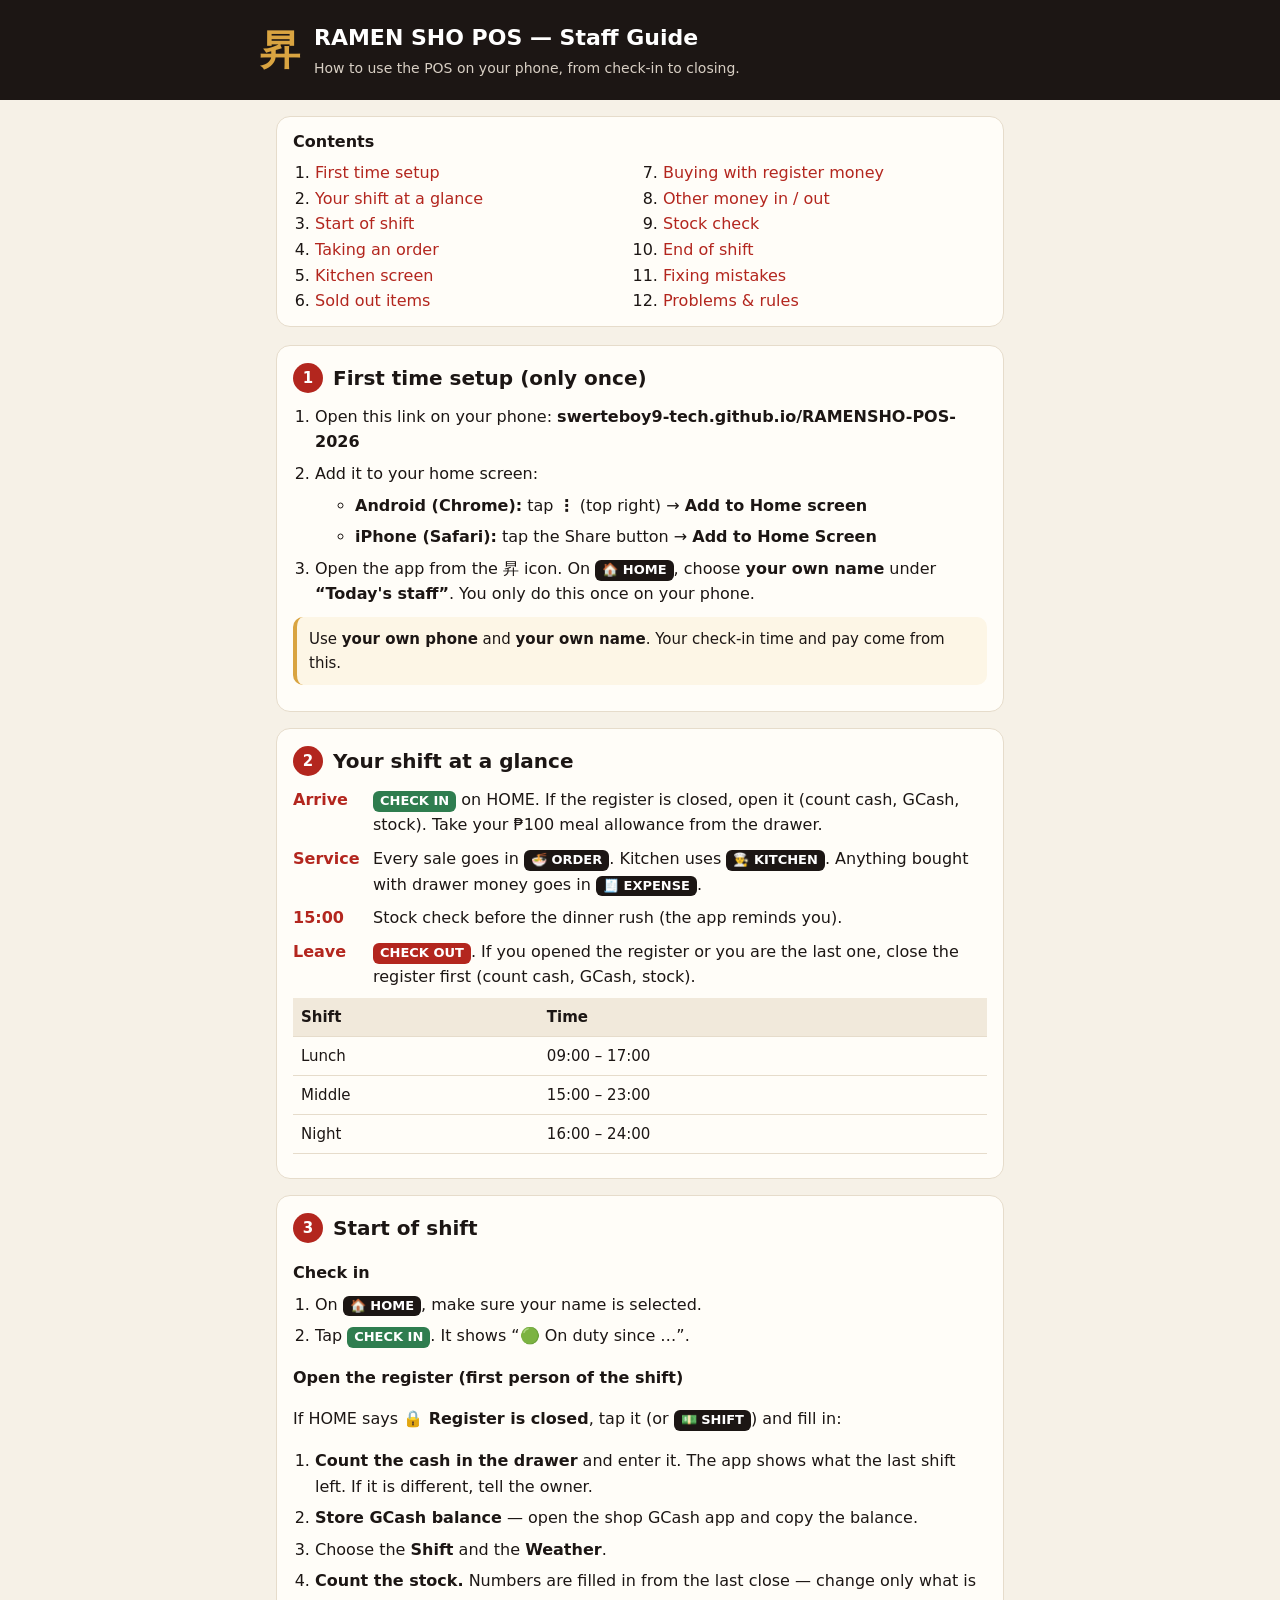
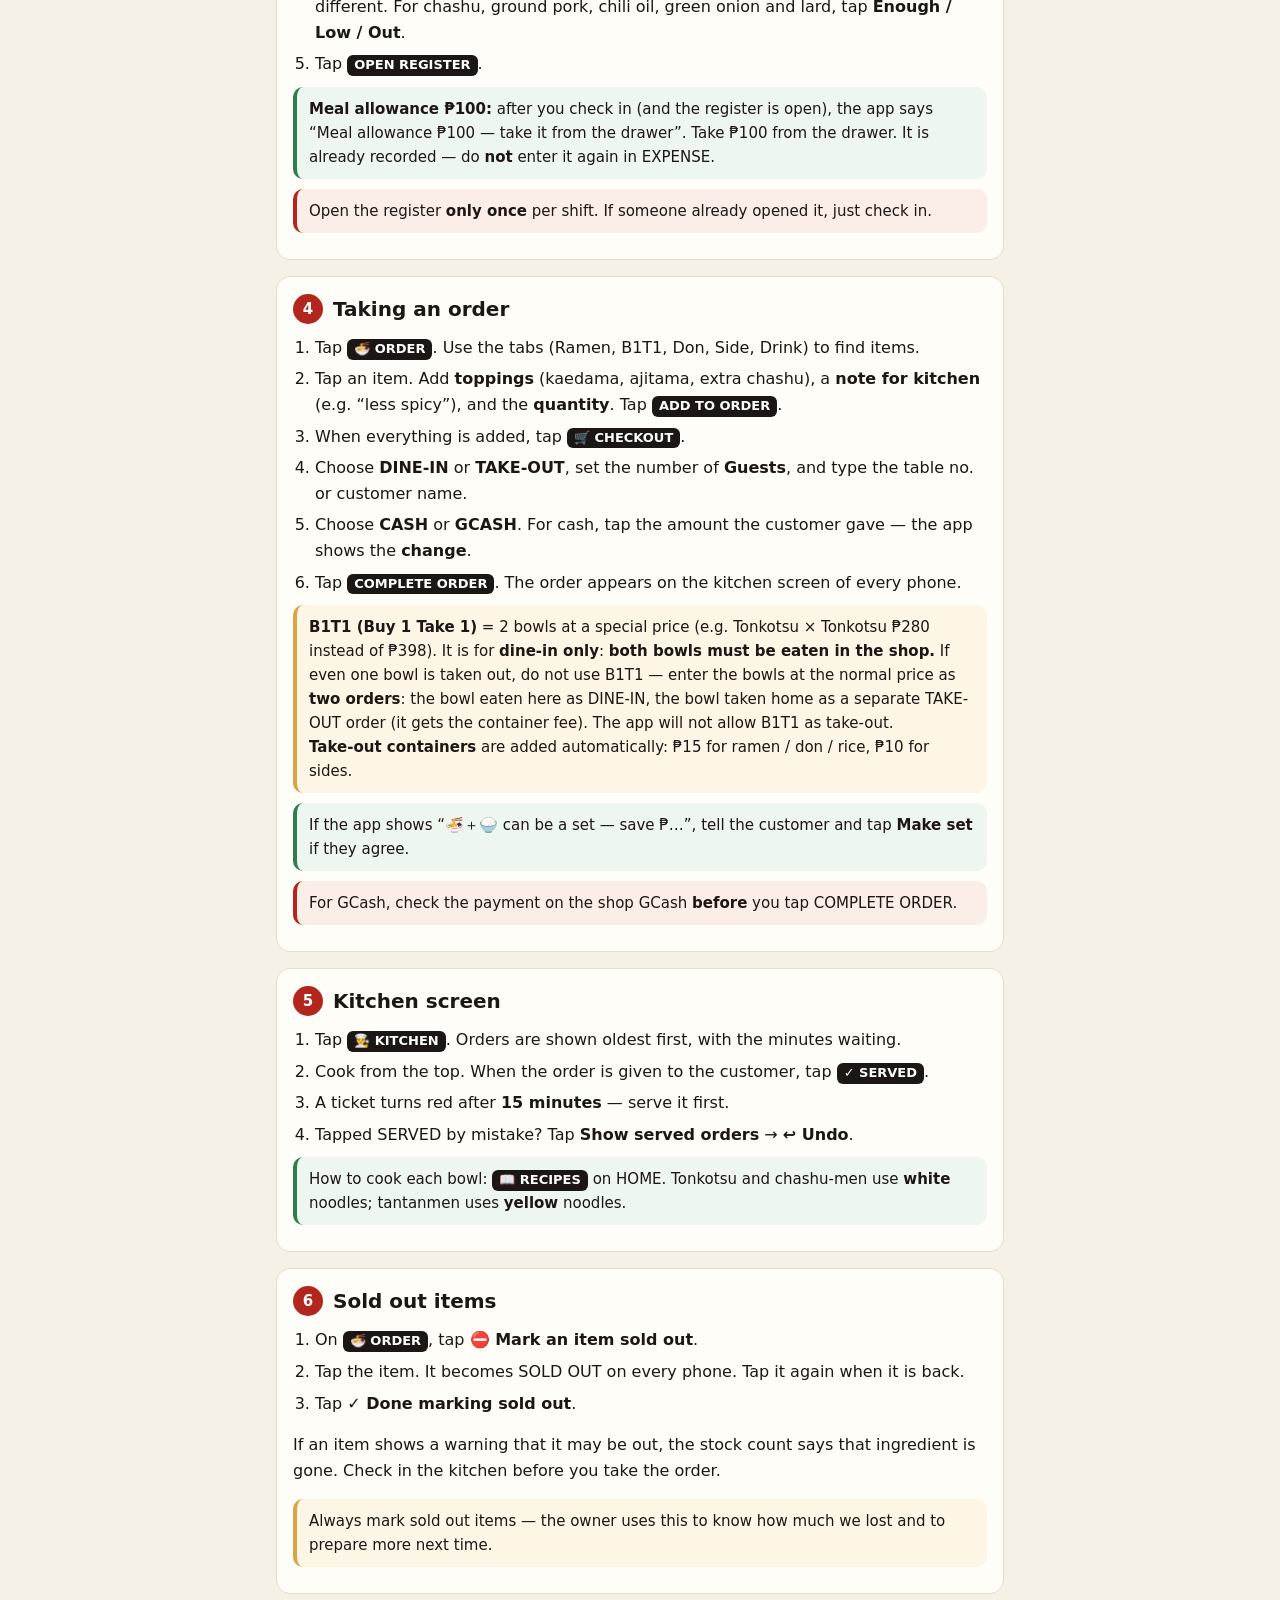
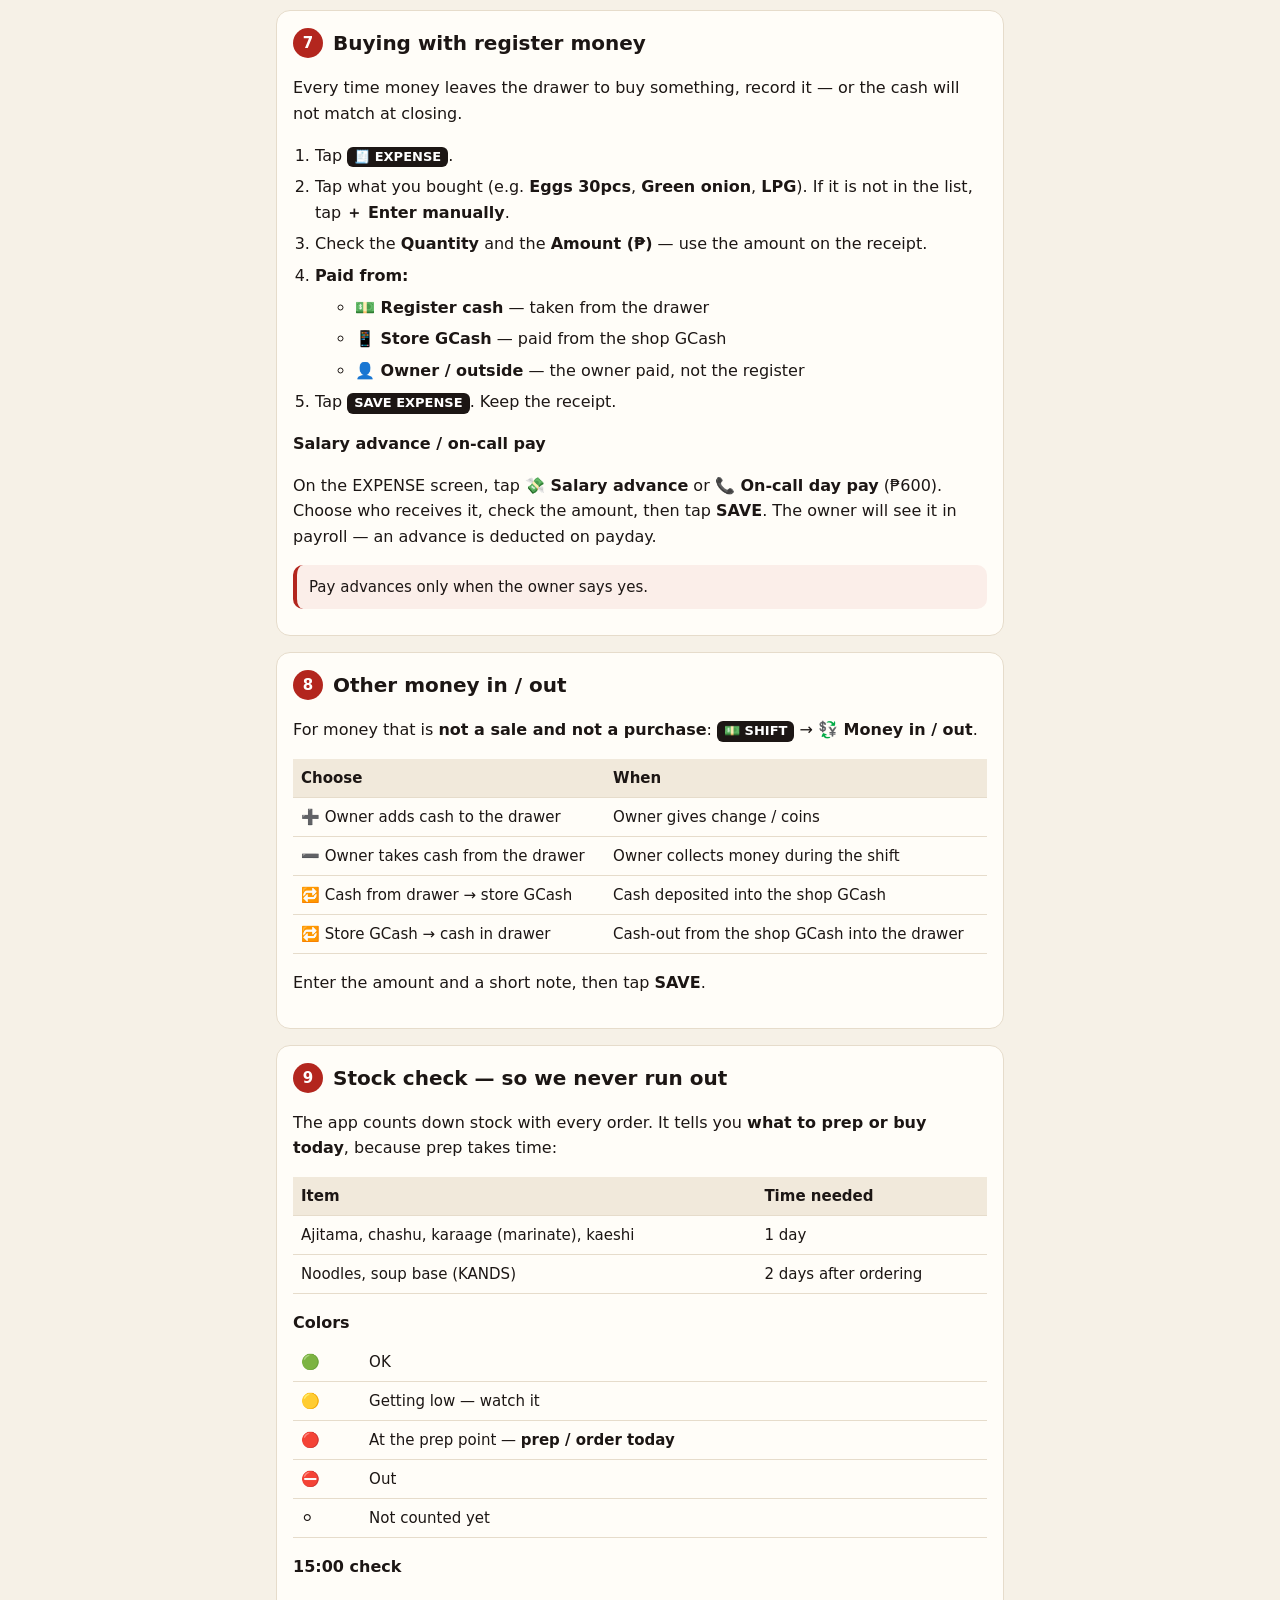
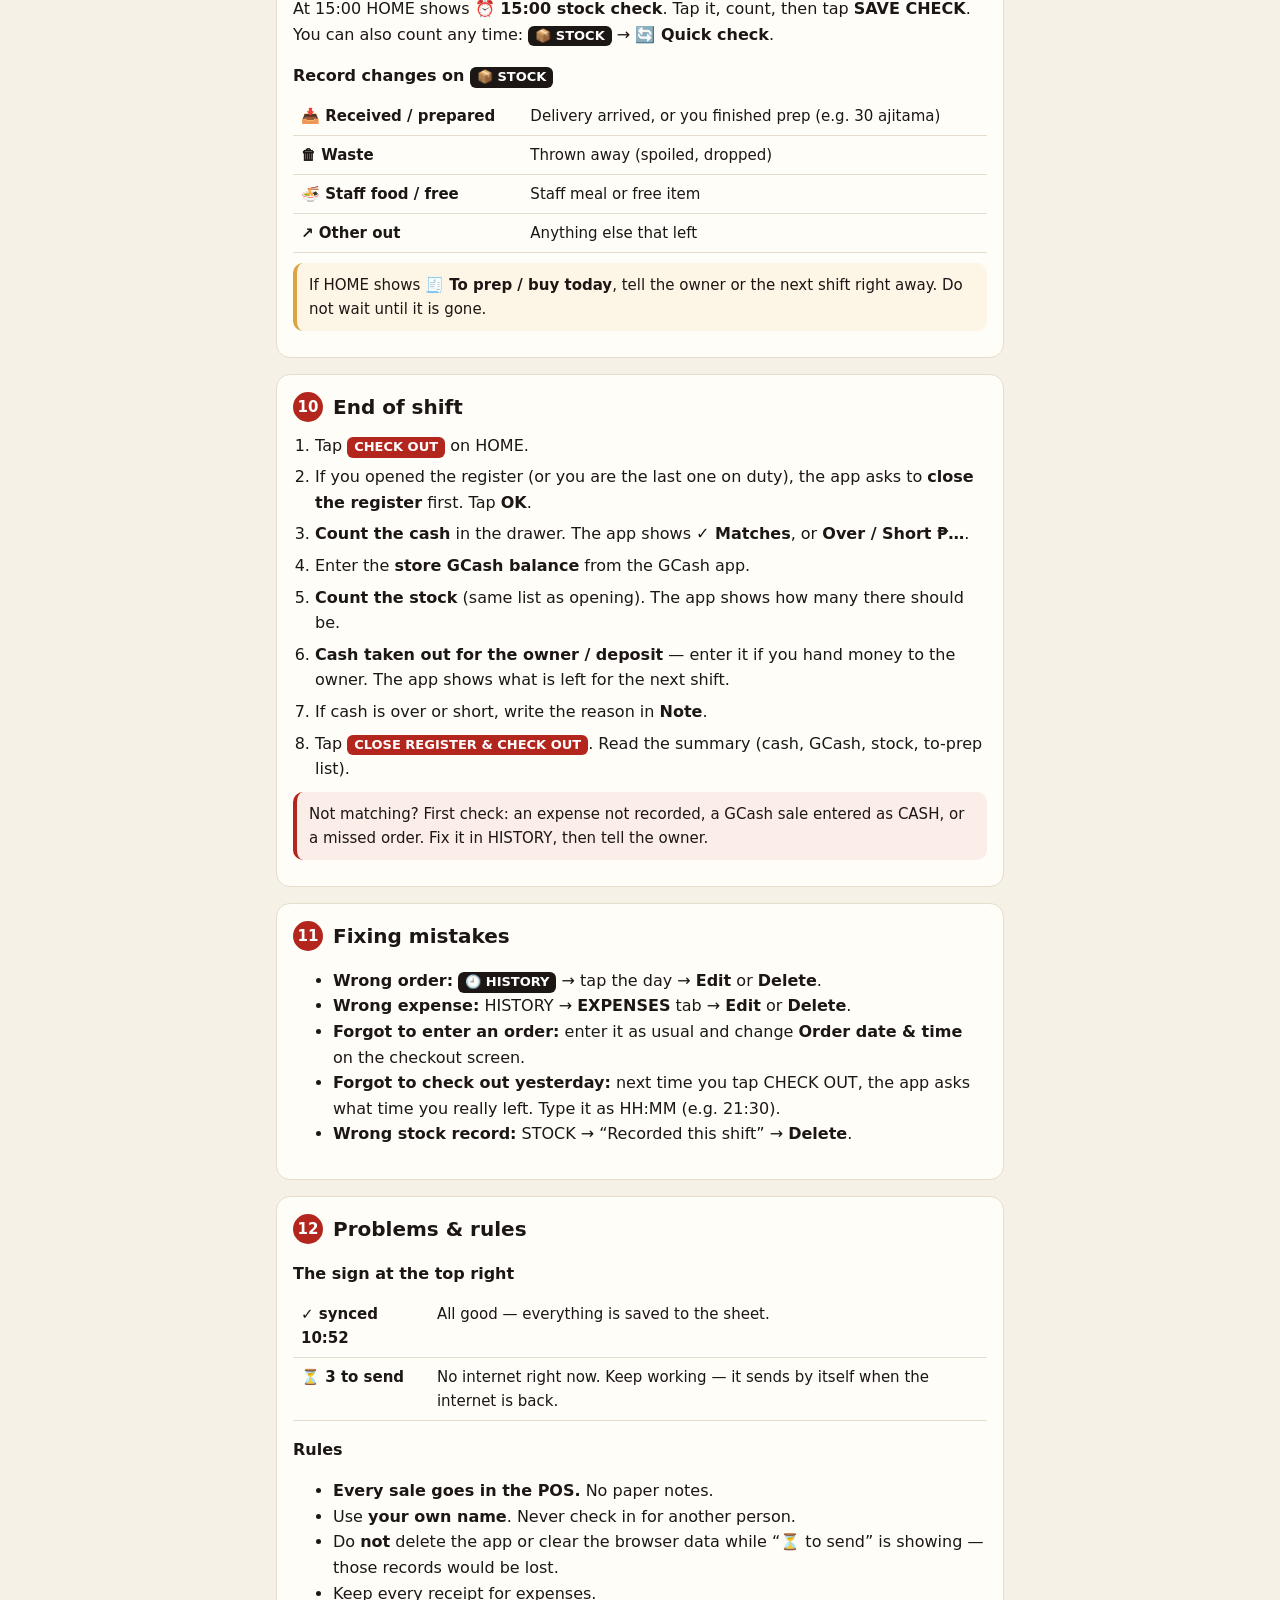
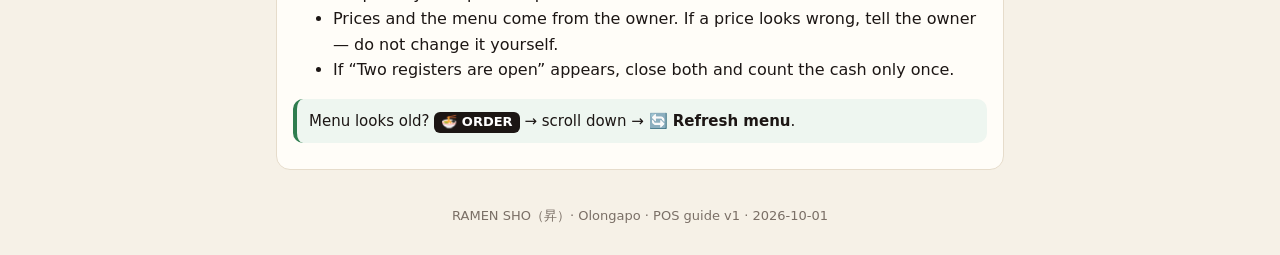
==== manual.html @ 1251c20b "Add staff guide, rename staff picker to Today's staff, clarify B1T1 dine-in rule" ====
<!doctype html>
<html lang="en">
<head>
<meta charset="utf-8">
<meta name="viewport" content="width=device-width,initial-scale=1">
<meta name="theme-color" content="#1c1614">
<title>RAMEN SHO POS Guide</title>
<link rel="icon" href="icon.svg">
<style>
:root {
  --bg: #f6f1e7; --card: #fffdf8; --ink: #1c1614; --muted: #7a6f66; --line: #e6dccb;
  --red: #b3261e; --gold: #d9a441; --green: #2f7d4f; --soft: #fbeee9;
}
* { box-sizing: border-box; }
body { margin: 0; background: var(--bg); color: var(--ink); font: 16px/1.6 system-ui, -apple-system, "Segoe UI", Roboto, sans-serif; }
header { background: var(--ink); color: #fff; padding: 20px 16px; }
header .wrap { display: flex; gap: 14px; align-items: center; }
.kanji { font-size: 40px; font-weight: 900; color: var(--gold); line-height: 1; }
header h1 { margin: 0; font-size: 22px; }
header p { margin: 2px 0 0; color: #d8cfc4; font-size: 14px; }
.wrap { max-width: 760px; margin: 0 auto; }
main { padding: 16px; }
nav.toc { background: var(--card); border: 1px solid var(--line); border-radius: 14px; padding: 12px 16px; margin-bottom: 18px; }
nav.toc b { display: block; margin-bottom: 6px; }
nav.toc ol { margin: 0; padding-left: 22px; columns: 2; column-gap: 24px; }
nav.toc a { color: var(--red); text-decoration: none; }
section { background: var(--card); border: 1px solid var(--line); border-radius: 14px; padding: 16px; margin-bottom: 16px; }
h2 { margin: 0 0 10px; font-size: 20px; display: flex; gap: 10px; align-items: center; }
h2 .n { background: var(--red); color: #fff; border-radius: 50%; width: 30px; height: 30px; display: inline-flex; align-items: center; justify-content: center; font-size: 15px; flex: none; }
h3 { font-size: 16px; margin: 16px 0 6px; }
ol.steps { padding-left: 22px; margin: 6px 0; }
ol.steps li { margin: 6px 0; }
.btn { display: inline-block; background: var(--ink); color: #fff; border-radius: 6px; padding: 0 7px; font-size: 13px; font-weight: 700; white-space: nowrap; }
.btn.red { background: var(--red); }
.btn.green { background: var(--green); }
.tip, .warn, .rule { border-radius: 10px; padding: 10px 12px; margin: 10px 0; font-size: 15px; }
.tip { background: #eef6f0; border-left: 4px solid var(--green); }
.warn { background: var(--soft); border-left: 4px solid var(--red); }
.rule { background: #fdf6e6; border-left: 4px solid var(--gold); }
table { width: 100%; border-collapse: collapse; font-size: 15px; margin: 8px 0; }
th, td { text-align: left; padding: 7px 8px; border-bottom: 1px solid var(--line); vertical-align: top; }
th { background: #f1e9db; }
.day { display: grid; gap: 8px; }
.day div { display: flex; gap: 10px; align-items: flex-start; }
.day .t { flex: none; width: 70px; font-weight: 800; color: var(--red); }
footer { text-align: center; color: var(--muted); font-size: 13px; padding: 4px 16px 28px; }
@media (max-width: 520px) { nav.toc ol { columns: 1; } }
@media print {
  body { background: #fff; font-size: 13px; }
  header { background: #fff; color: var(--ink); border-bottom: 2px solid var(--ink); }
  header p { color: var(--muted); }
  section, nav.toc { break-inside: avoid; border-color: #ccc; }
}
</style>
</head>
<body>
<header><div class="wrap">
  <span class="kanji">昇</span>
  <div><h1>RAMEN SHO POS — Staff Guide</h1><p>How to use the POS on your phone, from check-in to closing.</p></div>
</div></header>

<main class="wrap">

<nav class="toc"><b>Contents</b>
<ol>
  <li><a href="#setup">First time setup</a></li>
  <li><a href="#day">Your shift at a glance</a></li>
  <li><a href="#start">Start of shift</a></li>
  <li><a href="#order">Taking an order</a></li>
  <li><a href="#kitchen">Kitchen screen</a></li>
  <li><a href="#soldout">Sold out items</a></li>
  <li><a href="#expense">Buying with register money</a></li>
  <li><a href="#money">Other money in / out</a></li>
  <li><a href="#stock">Stock check</a></li>
  <li><a href="#close">End of shift</a></li>
  <li><a href="#fix">Fixing mistakes</a></li>
  <li><a href="#help">Problems &amp; rules</a></li>
</ol></nav>

<section id="setup">
<h2><span class="n">1</span>First time setup (only once)</h2>
<ol class="steps">
  <li>Open this link on your phone: <b>swerteboy9-tech.github.io/RAMENSHO-POS-2026</b></li>
  <li>Add it to your home screen:
    <ul>
      <li><b>Android (Chrome):</b> tap <b>⋮</b> (top right) → <b>Add to Home screen</b></li>
      <li><b>iPhone (Safari):</b> tap the Share button → <b>Add to Home Screen</b></li>
    </ul></li>
  <li>Open the app from the 昇 icon. On <span class="btn">🏠 HOME</span>, choose <b>your own name</b> under <b>“Today's staff”</b>. You only do this once on your phone.</li>
</ol>
<div class="rule">Use <b>your own phone</b> and <b>your own name</b>. Your check-in time and pay come from this.</div>
</section>

<section id="day">
<h2><span class="n">2</span>Your shift at a glance</h2>
<div class="day">
  <div><span class="t">Arrive</span><span><span class="btn green">CHECK IN</span> on HOME. If the register is closed, open it (count cash, GCash, stock). Take your ₱100 meal allowance from the drawer.</span></div>
  <div><span class="t">Service</span><span>Every sale goes in <span class="btn">🍜 ORDER</span>. Kitchen uses <span class="btn">👨‍🍳 KITCHEN</span>. Anything bought with drawer money goes in <span class="btn">🧾 EXPENSE</span>.</span></div>
  <div><span class="t">15:00</span><span>Stock check before the dinner rush (the app reminds you).</span></div>
  <div><span class="t">Leave</span><span><span class="btn red">CHECK OUT</span>. If you opened the register or you are the last one, close the register first (count cash, GCash, stock).</span></div>
</div>
<table>
  <tr><th>Shift</th><th>Time</th></tr>
  <tr><td>Lunch</td><td>09:00 – 17:00</td></tr>
  <tr><td>Middle</td><td>15:00 – 23:00</td></tr>
  <tr><td>Night</td><td>16:00 – 24:00</td></tr>
</table>
</section>

<section id="start">
<h2><span class="n">3</span>Start of shift</h2>
<h3>Check in</h3>
<ol class="steps">
  <li>On <span class="btn">🏠 HOME</span>, make sure your name is selected.</li>
  <li>Tap <span class="btn green">CHECK IN</span>. It shows “🟢 On duty since …”.</li>
</ol>
<h3>Open the register (first person of the shift)</h3>
<p>If HOME says <b>🔒 Register is closed</b>, tap it (or <span class="btn">💵 SHIFT</span>) and fill in:</p>
<ol class="steps">
  <li><b>Count the cash in the drawer</b> and enter it. The app shows what the last shift left. If it is different, tell the owner.</li>
  <li><b>Store GCash balance</b> — open the shop GCash app and copy the balance.</li>
  <li>Choose the <b>Shift</b> and the <b>Weather</b>.</li>
  <li><b>Count the stock.</b> Numbers are filled in from the last close — change only what is different. For chashu, ground pork, chili oil, green onion and lard, tap <b>Enough / Low / Out</b>.</li>
  <li>Tap <span class="btn">OPEN REGISTER</span>.</li>
</ol>
<div class="tip"><b>Meal allowance ₱100:</b> after you check in (and the register is open), the app says “Meal allowance ₱100 — take it from the drawer”. Take ₱100 from the drawer. It is already recorded — do <b>not</b> enter it again in EXPENSE.</div>
<div class="warn">Open the register <b>only once</b> per shift. If someone already opened it, just check in.</div>
</section>

<section id="order">
<h2><span class="n">4</span>Taking an order</h2>
<ol class="steps">
  <li>Tap <span class="btn">🍜 ORDER</span>. Use the tabs (Ramen, B1T1, Don, Side, Drink) to find items.</li>
  <li>Tap an item. Add <b>toppings</b> (kaedama, ajitama, extra chashu), a <b>note for kitchen</b> (e.g. “less spicy”), and the <b>quantity</b>. Tap <span class="btn">ADD TO ORDER</span>.</li>
  <li>When everything is added, tap <span class="btn">🛒 CHECKOUT</span>.</li>
  <li>Choose <b>DINE-IN</b> or <b>TAKE-OUT</b>, set the number of <b>Guests</b>, and type the table no. or customer name.</li>
  <li>Choose <b>CASH</b> or <b>GCASH</b>. For cash, tap the amount the customer gave — the app shows the <b>change</b>.</li>
  <li>Tap <span class="btn">COMPLETE ORDER</span>. The order appears on the kitchen screen of every phone.</li>
</ol>
<div class="rule"><b>B1T1 (Buy 1 Take 1)</b> = 2 bowls at a special price (e.g. Tonkotsu × Tonkotsu ₱280 instead of ₱398). It is for <b>dine-in only</b>: <b>both bowls must be eaten in the shop.</b> If even one bowl is taken out, do not use B1T1 — enter the bowls at the normal price as <b>two orders</b>: the bowl eaten here as DINE-IN, the bowl taken home as a separate TAKE-OUT order (it gets the container fee). The app will not allow B1T1 as take-out.<br>
<b>Take-out containers</b> are added automatically: ₱15 for ramen / don / rice, ₱10 for sides.</div>
<div class="tip">If the app shows “🍜＋🍚 can be a set — save ₱…”, tell the customer and tap <b>Make set</b> if they agree.</div>
<div class="warn">For GCash, check the payment on the shop GCash <b>before</b> you tap COMPLETE ORDER.</div>
</section>

<section id="kitchen">
<h2><span class="n">5</span>Kitchen screen</h2>
<ol class="steps">
  <li>Tap <span class="btn">👨‍🍳 KITCHEN</span>. Orders are shown oldest first, with the minutes waiting.</li>
  <li>Cook from the top. When the order is given to the customer, tap <span class="btn">✓ SERVED</span>.</li>
  <li>A ticket turns red after <b>15 minutes</b> — serve it first.</li>
  <li>Tapped SERVED by mistake? Tap <b>Show served orders</b> → <b>↩ Undo</b>.</li>
</ol>
<div class="tip">How to cook each bowl: <span class="btn">📖 RECIPES</span> on HOME. Tonkotsu and chashu-men use <b>white</b> noodles; tantanmen uses <b>yellow</b> noodles.</div>
</section>

<section id="soldout">
<h2><span class="n">6</span>Sold out items</h2>
<ol class="steps">
  <li>On <span class="btn">🍜 ORDER</span>, tap <b>⛔ Mark an item sold out</b>.</li>
  <li>Tap the item. It becomes SOLD OUT on every phone. Tap it again when it is back.</li>
  <li>Tap <b>✓ Done marking sold out</b>.</li>
</ol>
<p>If an item shows a warning that it may be out, the stock count says that ingredient is gone. Check in the kitchen before you take the order.</p>
<div class="rule">Always mark sold out items — the owner uses this to know how much we lost and to prepare more next time.</div>
</section>

<section id="expense">
<h2><span class="n">7</span>Buying with register money</h2>
<p>Every time money leaves the drawer to buy something, record it — or the cash will not match at closing.</p>
<ol class="steps">
  <li>Tap <span class="btn">🧾 EXPENSE</span>.</li>
  <li>Tap what you bought (e.g. <b>Eggs 30pcs</b>, <b>Green onion</b>, <b>LPG</b>). If it is not in the list, tap <b>＋ Enter manually</b>.</li>
  <li>Check the <b>Quantity</b> and the <b>Amount (₱)</b> — use the amount on the receipt.</li>
  <li><b>Paid from:</b>
    <ul>
      <li><b>💵 Register cash</b> — taken from the drawer</li>
      <li><b>📱 Store GCash</b> — paid from the shop GCash</li>
      <li><b>👤 Owner / outside</b> — the owner paid, not the register</li>
    </ul></li>
  <li>Tap <span class="btn">SAVE EXPENSE</span>. Keep the receipt.</li>
</ol>
<h3>Salary advance / on-call pay</h3>
<p>On the EXPENSE screen, tap <b>💸 Salary advance</b> or <b>📞 On-call day pay</b> (₱600). Choose who receives it, check the amount, then tap <b>SAVE</b>. The owner will see it in payroll — an advance is deducted on payday.</p>
<div class="warn">Pay advances only when the owner says yes.</div>
</section>

<section id="money">
<h2><span class="n">8</span>Other money in / out</h2>
<p>For money that is <b>not a sale and not a purchase</b>: <span class="btn">💵 SHIFT</span> → <b>💱 Money in / out</b>.</p>
<table>
  <tr><th>Choose</th><th>When</th></tr>
  <tr><td>➕ Owner adds cash to the drawer</td><td>Owner gives change / coins</td></tr>
  <tr><td>➖ Owner takes cash from the drawer</td><td>Owner collects money during the shift</td></tr>
  <tr><td>🔁 Cash from drawer → store GCash</td><td>Cash deposited into the shop GCash</td></tr>
  <tr><td>🔁 Store GCash → cash in drawer</td><td>Cash-out from the shop GCash into the drawer</td></tr>
</table>
<p>Enter the amount and a short note, then tap <b>SAVE</b>.</p>
</section>

<section id="stock">
<h2><span class="n">9</span>Stock check — so we never run out</h2>
<p>The app counts down stock with every order. It tells you <b>what to prep or buy today</b>, because prep takes time:</p>
<table>
  <tr><th>Item</th><th>Time needed</th></tr>
  <tr><td>Ajitama, chashu, karaage (marinate), kaeshi</td><td>1 day</td></tr>
  <tr><td>Noodles, soup base (KANDS)</td><td>2 days after ordering</td></tr>
</table>
<h3>Colors</h3>
<table>
  <tr><td>🟢</td><td>OK</td></tr>
  <tr><td>🟡</td><td>Getting low — watch it</td></tr>
  <tr><td>🔴</td><td>At the prep point — <b>prep / order today</b></td></tr>
  <tr><td>⛔</td><td>Out</td></tr>
  <tr><td>⚪</td><td>Not counted yet</td></tr>
</table>
<h3>15:00 check</h3>
<p>At 15:00 HOME shows <b>⏰ 15:00 stock check</b>. Tap it, count, then tap <b>SAVE CHECK</b>. You can also count any time: <span class="btn">📦 STOCK</span> → <b>🔄 Quick check</b>.</p>
<h3>Record changes on <span class="btn">📦 STOCK</span></h3>
<table>
  <tr><td><b>📥 Received / prepared</b></td><td>Delivery arrived, or you finished prep (e.g. 30 ajitama)</td></tr>
  <tr><td><b>🗑 Waste</b></td><td>Thrown away (spoiled, dropped)</td></tr>
  <tr><td><b>🍜 Staff food / free</b></td><td>Staff meal or free item</td></tr>
  <tr><td><b>↗ Other out</b></td><td>Anything else that left</td></tr>
</table>
<div class="rule">If HOME shows <b>🧾 To prep / buy today</b>, tell the owner or the next shift right away. Do not wait until it is gone.</div>
</section>

<section id="close">
<h2><span class="n">10</span>End of shift</h2>
<ol class="steps">
  <li>Tap <span class="btn red">CHECK OUT</span> on HOME.</li>
  <li>If you opened the register (or you are the last one on duty), the app asks to <b>close the register</b> first. Tap <b>OK</b>.</li>
  <li><b>Count the cash</b> in the drawer. The app shows <b>✓ Matches</b>, or <b>Over / Short ₱…</b>.</li>
  <li>Enter the <b>store GCash balance</b> from the GCash app.</li>
  <li><b>Count the stock</b> (same list as opening). The app shows how many there should be.</li>
  <li><b>Cash taken out for the owner / deposit</b> — enter it if you hand money to the owner. The app shows what is left for the next shift.</li>
  <li>If cash is over or short, write the reason in <b>Note</b>.</li>
  <li>Tap <span class="btn red">CLOSE REGISTER &amp; CHECK OUT</span>. Read the summary (cash, GCash, stock, to-prep list).</li>
</ol>
<div class="warn">Not matching? First check: an expense not recorded, a GCash sale entered as CASH, or a missed order. Fix it in HISTORY, then tell the owner.</div>
</section>

<section id="fix">
<h2><span class="n">11</span>Fixing mistakes</h2>
<ul>
  <li><b>Wrong order:</b> <span class="btn">🕘 HISTORY</span> → tap the day → <b>Edit</b> or <b>Delete</b>.</li>
  <li><b>Wrong expense:</b> HISTORY → <b>EXPENSES</b> tab → <b>Edit</b> or <b>Delete</b>.</li>
  <li><b>Forgot to enter an order:</b> enter it as usual and change <b>Order date &amp; time</b> on the checkout screen.</li>
  <li><b>Forgot to check out yesterday:</b> next time you tap CHECK OUT, the app asks what time you really left. Type it as HH:MM (e.g. 21:30).</li>
  <li><b>Wrong stock record:</b> STOCK → “Recorded this shift” → <b>Delete</b>.</li>
</ul>
</section>

<section id="help">
<h2><span class="n">12</span>Problems &amp; rules</h2>
<h3>The sign at the top right</h3>
<table>
  <tr><td><b>✓ synced 10:52</b></td><td>All good — everything is saved to the sheet.</td></tr>
  <tr><td><b>⏳ 3 to send</b></td><td>No internet right now. Keep working — it sends by itself when the internet is back.</td></tr>
</table>
<h3>Rules</h3>
<ul>
  <li><b>Every sale goes in the POS.</b> No paper notes.</li>
  <li>Use <b>your own name</b>. Never check in for another person.</li>
  <li>Do <b>not</b> delete the app or clear the browser data while “⏳ to send” is showing — those records would be lost.</li>
  <li>Keep every receipt for expenses.</li>
  <li>Prices and the menu come from the owner. If a price looks wrong, tell the owner — do not change it yourself.</li>
  <li>If “Two registers are open” appears, close both and count the cash only once.</li>
</ul>
<div class="tip">Menu looks old? <span class="btn">🍜 ORDER</span> → scroll down → <b>🔄 Refresh menu</b>.</div>
</section>

</main>
<footer>RAMEN SHO（昇）· Olongapo · POS guide v1 · 2026-10-01</footer>
</body>
</html>
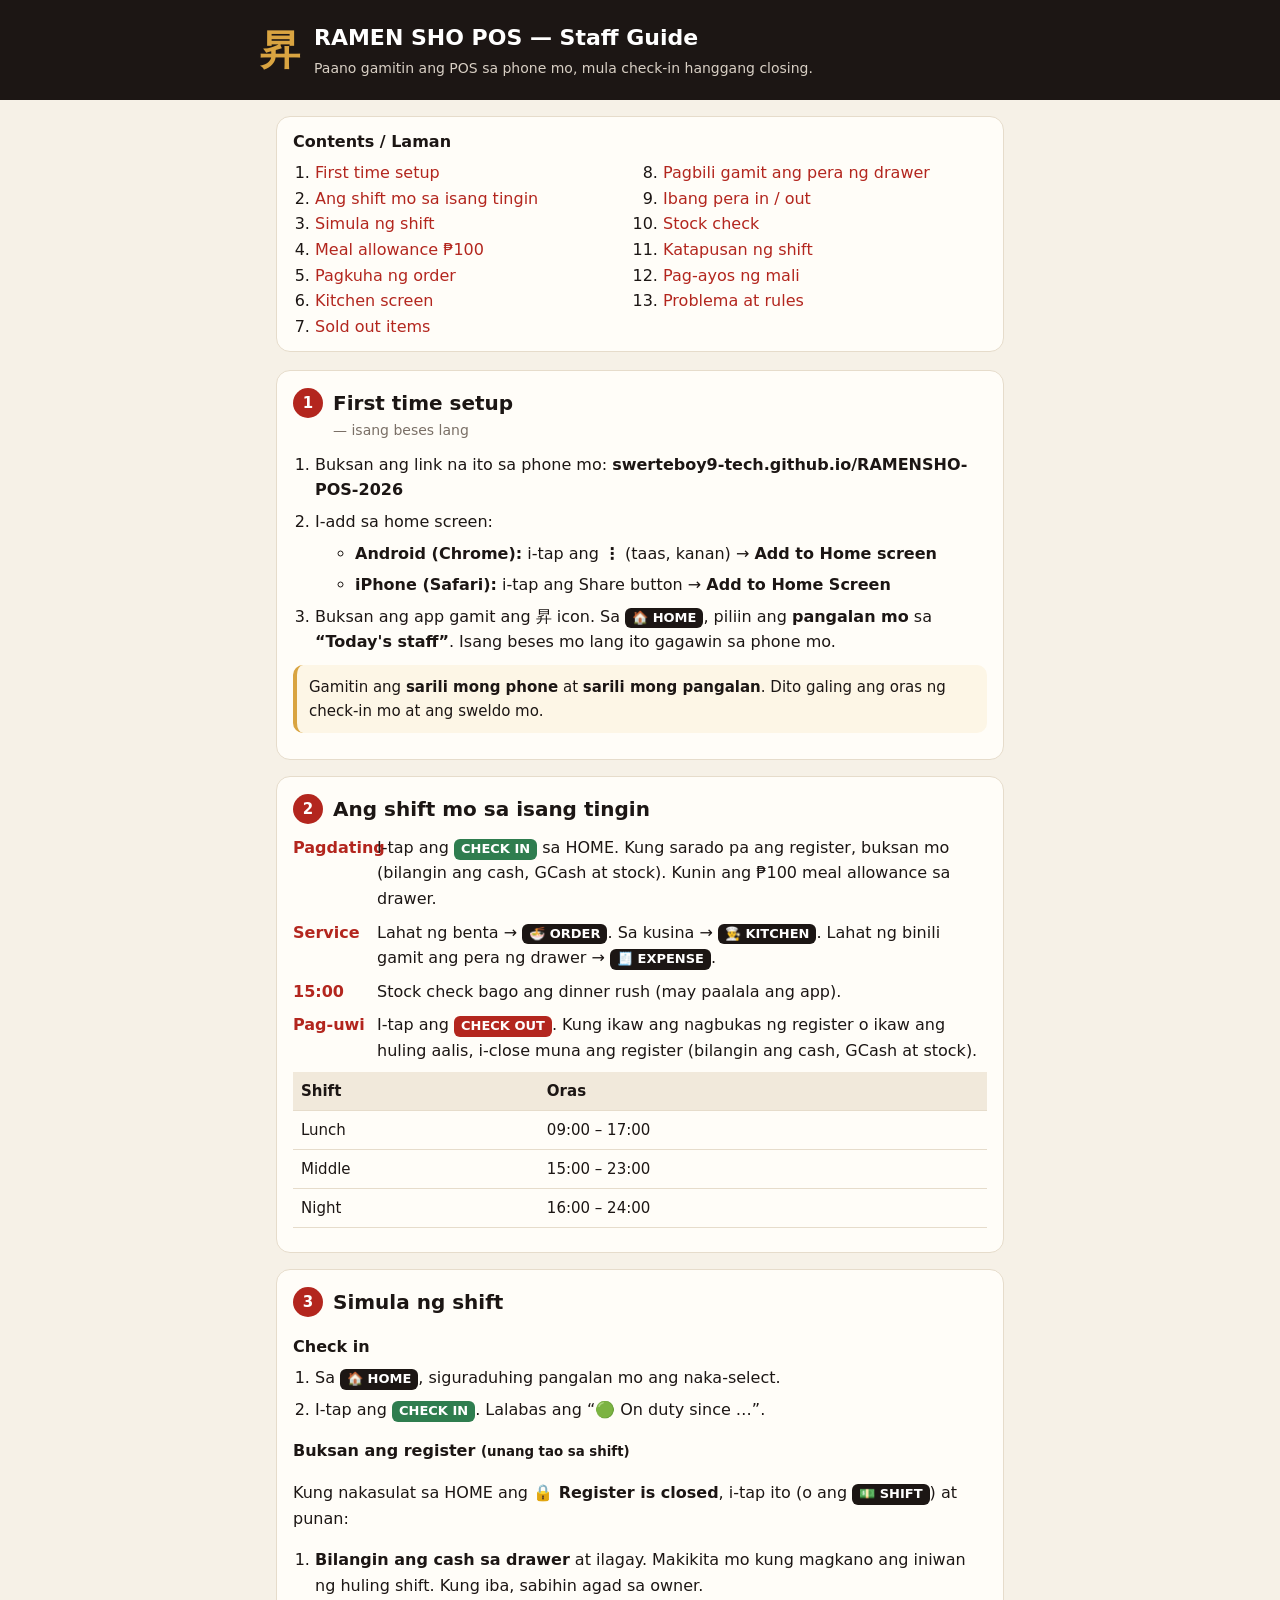
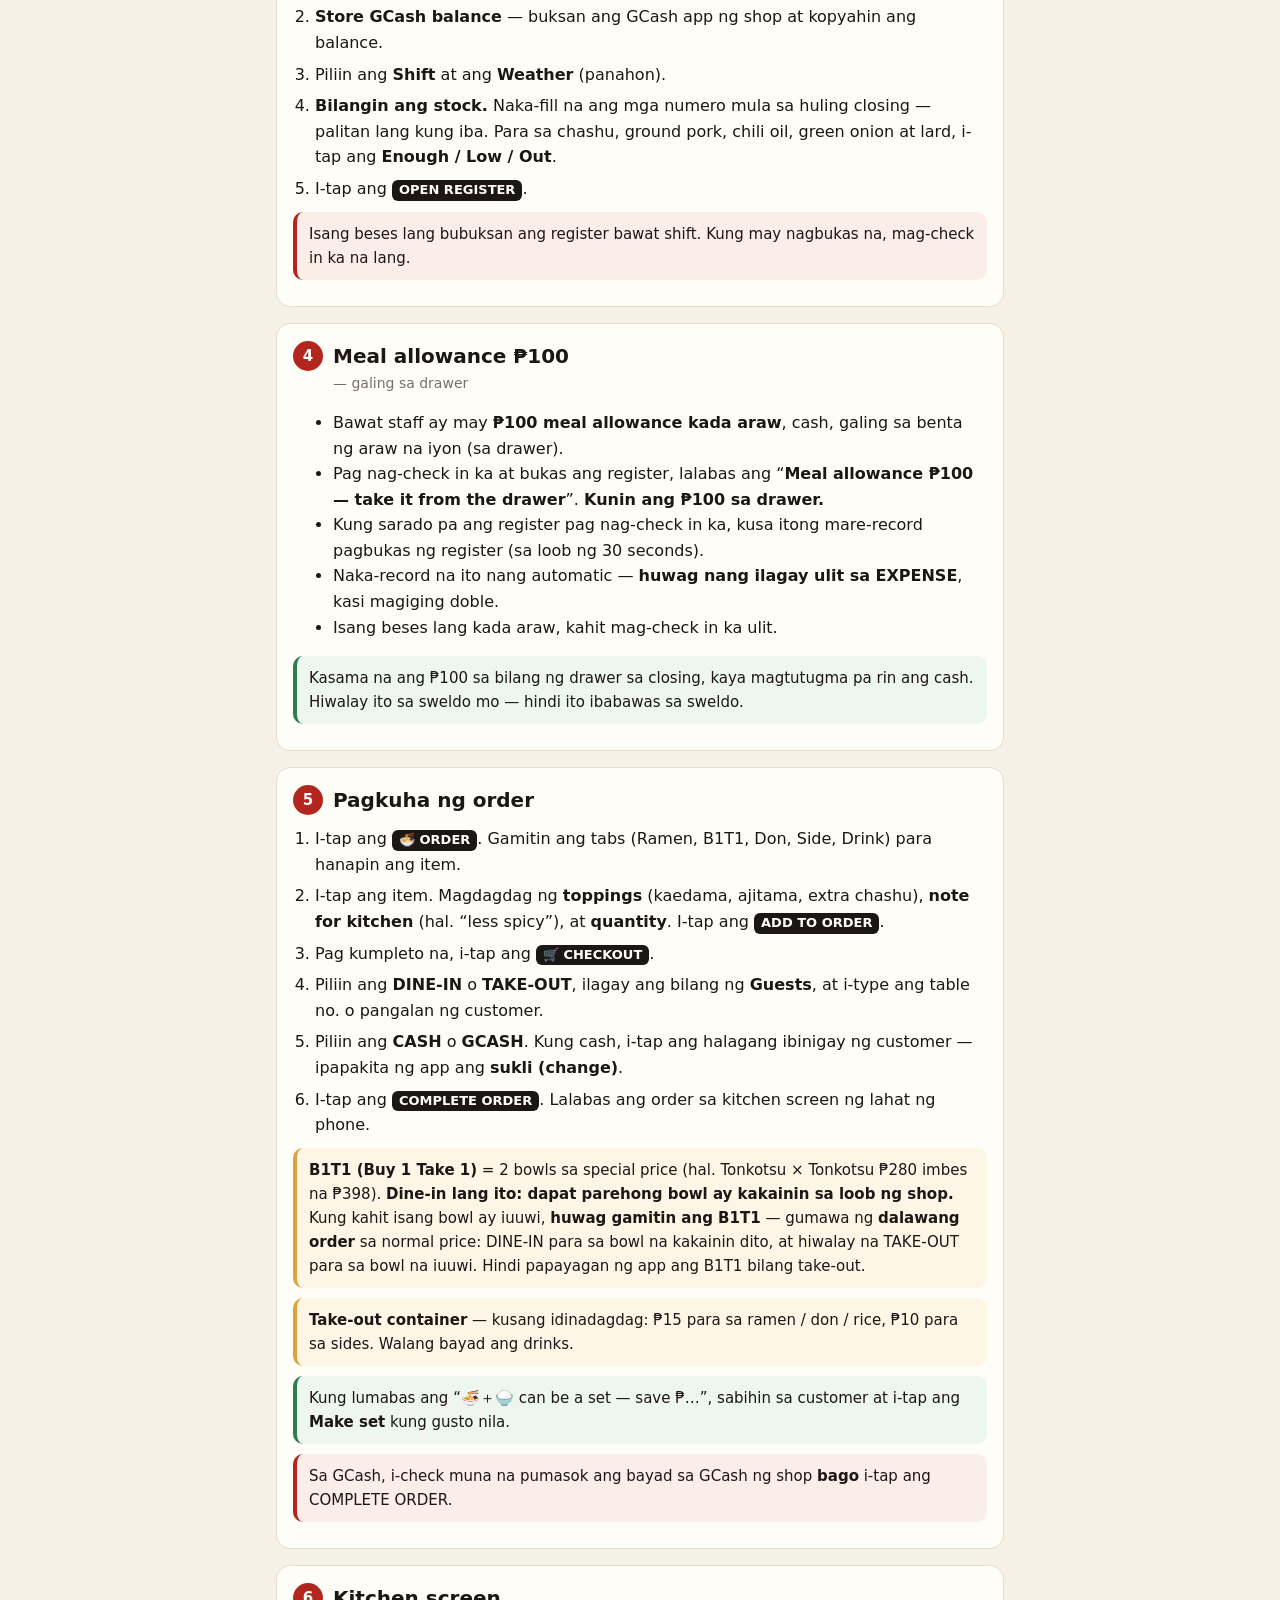
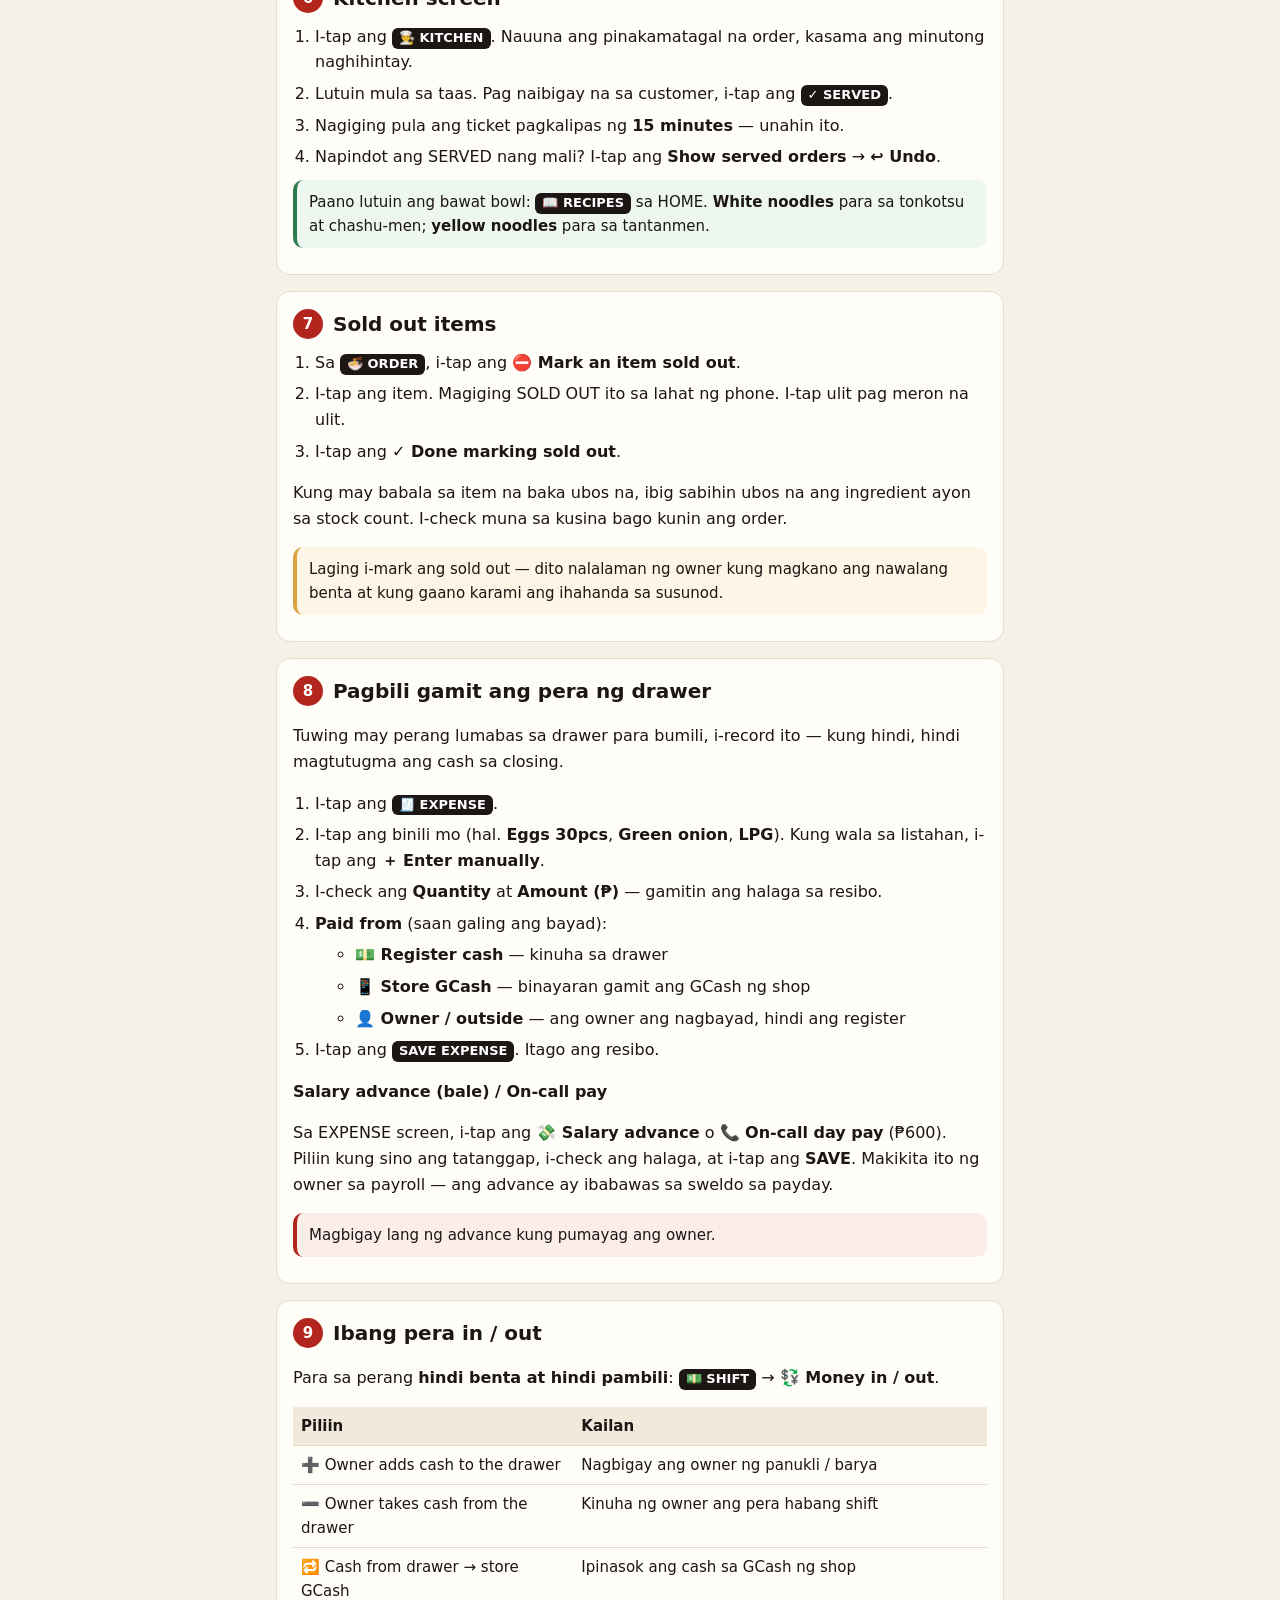
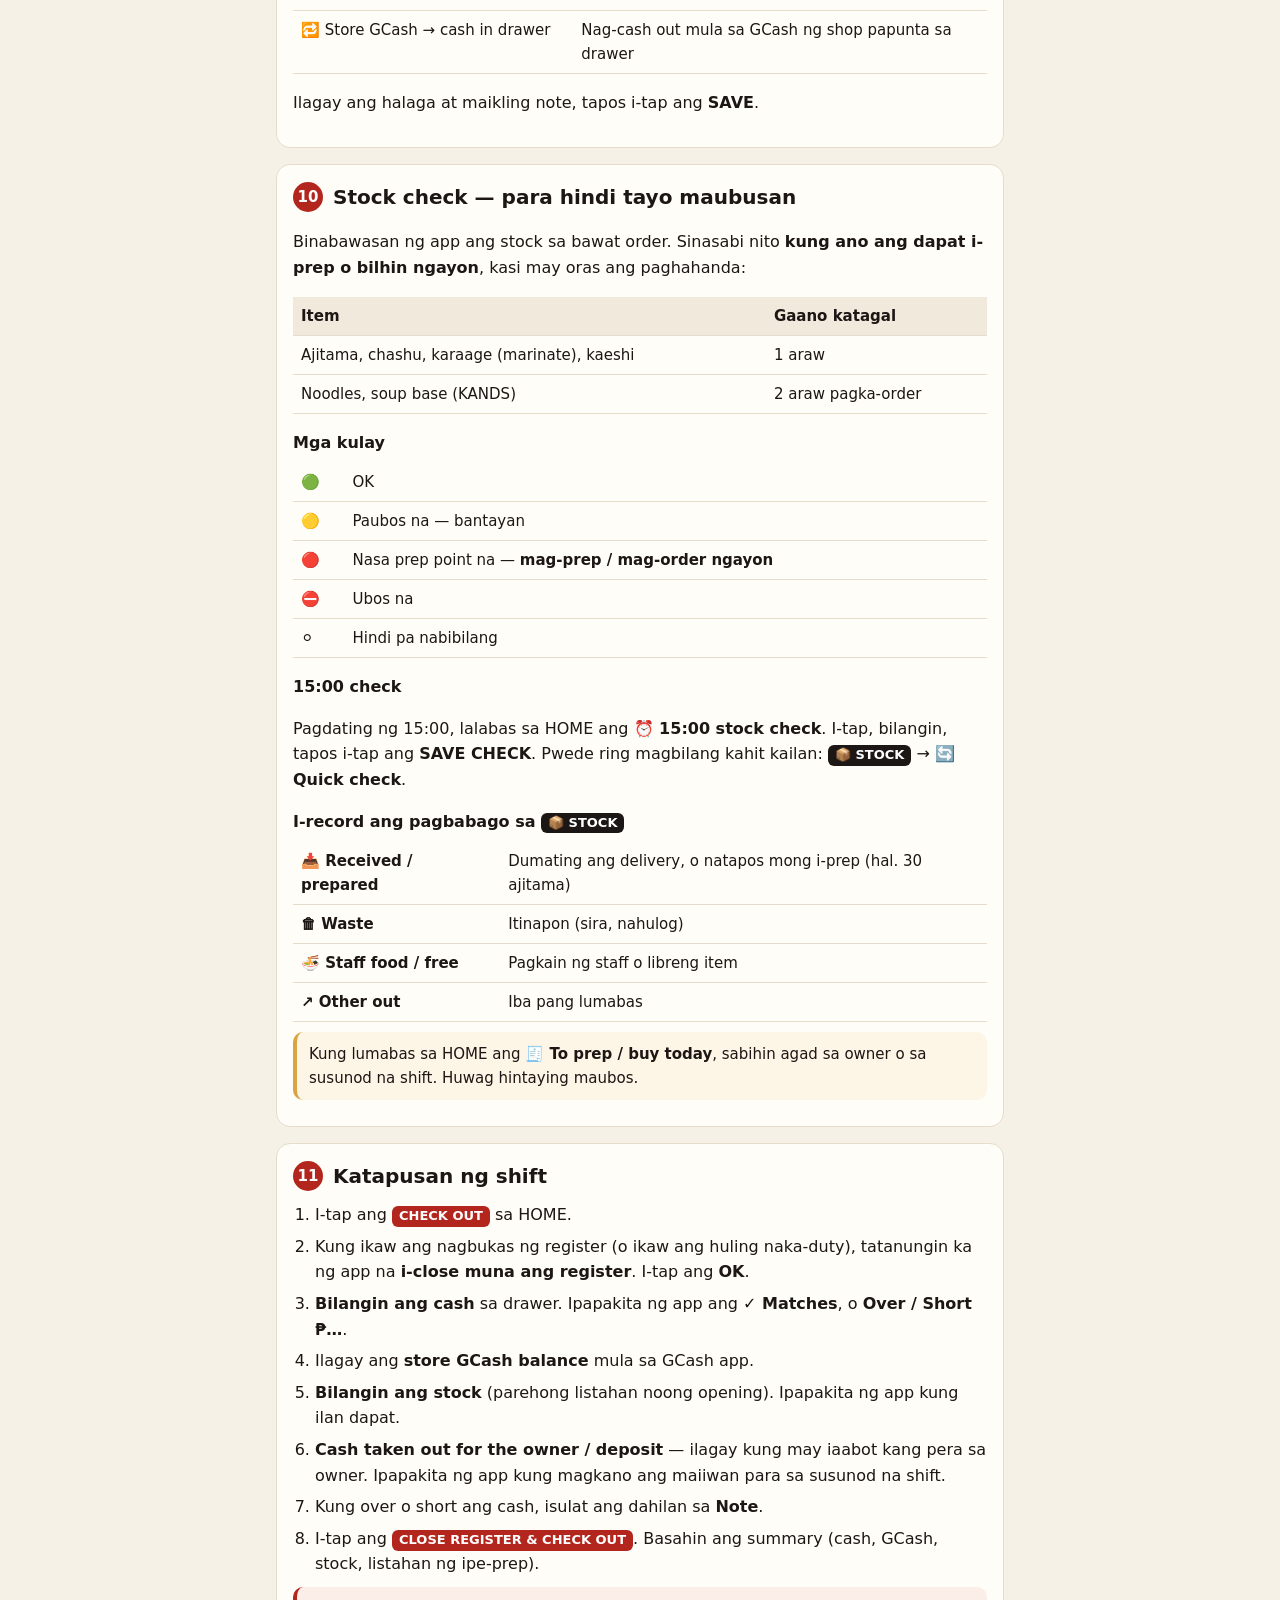
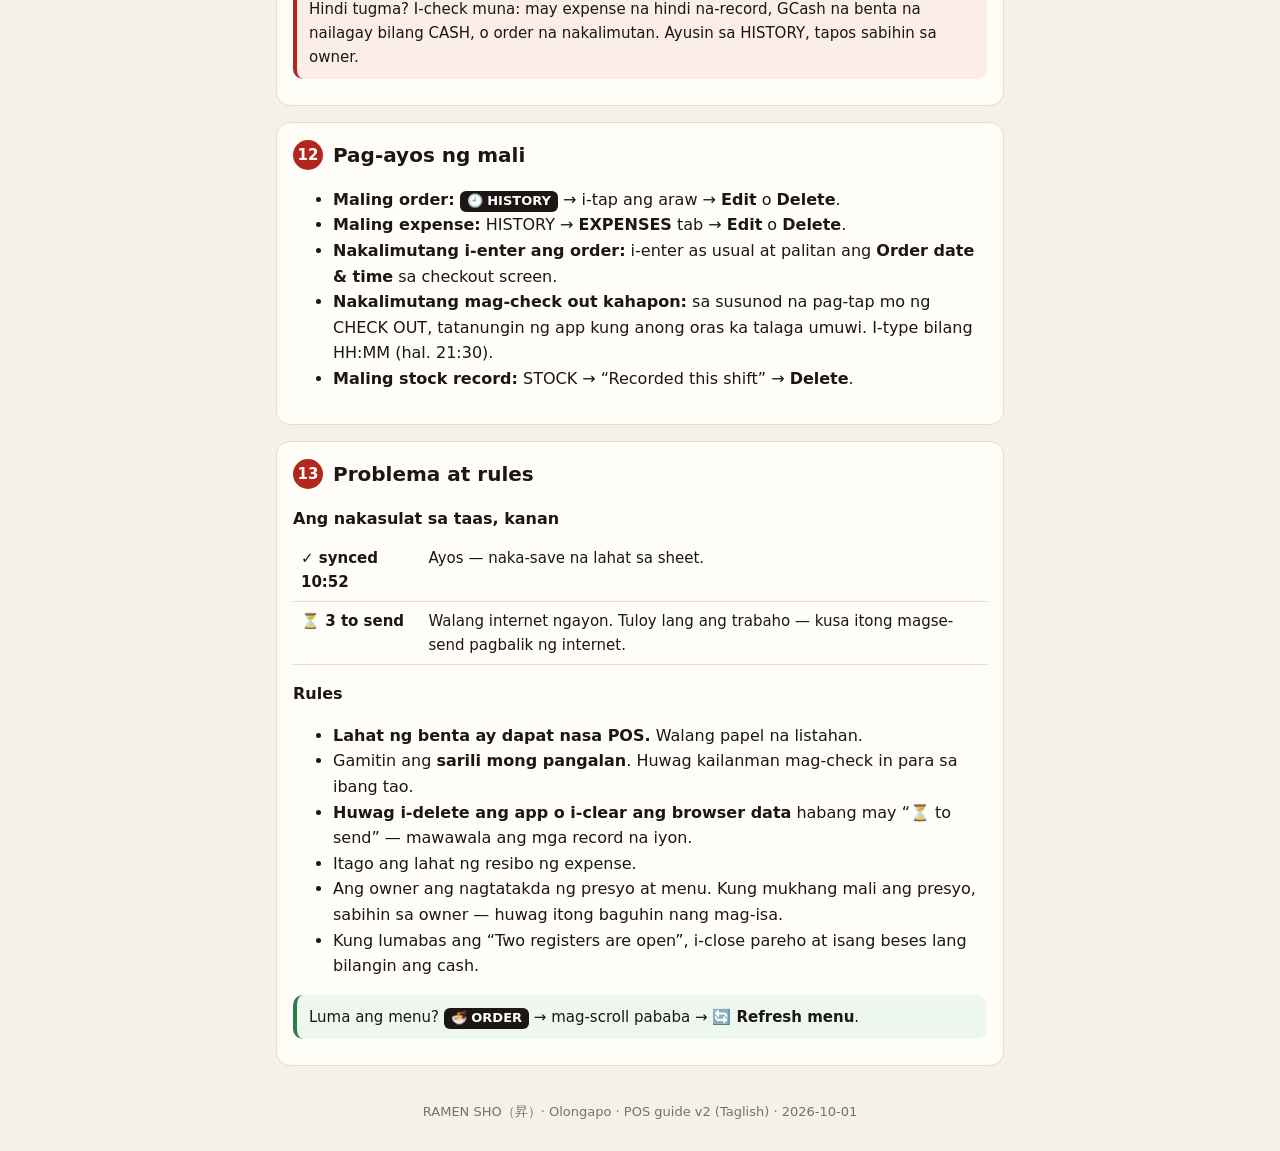
==== commit 2aba9c47: "Staff guide v2: Taglish, meal allowance section" ====
--- a/manual.html
+++ b/manual.html
@@ -1,5 +1,5 @@
 <!doctype html>
-<html lang="en">
+<html lang="tl">
 <head>
 <meta charset="utf-8">
 <meta name="viewport" content="width=device-width,initial-scale=1">
@@ -27,6 +27,8 @@
 section { background: var(--card); border: 1px solid var(--line); border-radius: 14px; padding: 16px; margin-bottom: 16px; }
 h2 { margin: 0 0 10px; font-size: 20px; display: flex; gap: 10px; align-items: center; }
 h2 .n { background: var(--red); color: #fff; border-radius: 50%; width: 30px; height: 30px; display: inline-flex; align-items: center; justify-content: center; font-size: 15px; flex: none; }
+h2 { flex-wrap: wrap; row-gap: 0; }
+h2 small { font-weight: 500; color: var(--muted); font-size: 14px; flex-basis: 100%; padding-left: 40px; }
 h3 { font-size: 16px; margin: 16px 0 6px; }
 ol.steps { padding-left: 22px; margin: 6px 0; }
 ol.steps li { margin: 6px 0; }
@@ -42,7 +44,7 @@
 th { background: #f1e9db; }
 .day { display: grid; gap: 8px; }
 .day div { display: flex; gap: 10px; align-items: flex-start; }
-.day .t { flex: none; width: 70px; font-weight: 800; color: var(--red); }
+.day .t { flex: none; width: 74px; font-weight: 800; color: var(--red); }
 footer { text-align: center; color: var(--muted); font-size: 13px; padding: 4px 16px 28px; }
 @media (max-width: 520px) { nav.toc ol { columns: 1; } }
 @media print {
@@ -56,51 +58,52 @@
 <body>
 <header><div class="wrap">
   <span class="kanji">昇</span>
-  <div><h1>RAMEN SHO POS — Staff Guide</h1><p>How to use the POS on your phone, from check-in to closing.</p></div>
+  <div><h1>RAMEN SHO POS — Staff Guide</h1><p>Paano gamitin ang POS sa phone mo, mula check-in hanggang closing.</p></div>
 </div></header>
 
 <main class="wrap">
 
-<nav class="toc"><b>Contents</b>
+<nav class="toc"><b>Contents / Laman</b>
 <ol>
   <li><a href="#setup">First time setup</a></li>
-  <li><a href="#day">Your shift at a glance</a></li>
-  <li><a href="#start">Start of shift</a></li>
-  <li><a href="#order">Taking an order</a></li>
+  <li><a href="#day">Ang shift mo sa isang tingin</a></li>
+  <li><a href="#start">Simula ng shift</a></li>
+  <li><a href="#meal">Meal allowance ₱100</a></li>
+  <li><a href="#order">Pagkuha ng order</a></li>
   <li><a href="#kitchen">Kitchen screen</a></li>
   <li><a href="#soldout">Sold out items</a></li>
-  <li><a href="#expense">Buying with register money</a></li>
-  <li><a href="#money">Other money in / out</a></li>
+  <li><a href="#expense">Pagbili gamit ang pera ng drawer</a></li>
+  <li><a href="#money">Ibang pera in / out</a></li>
   <li><a href="#stock">Stock check</a></li>
-  <li><a href="#close">End of shift</a></li>
-  <li><a href="#fix">Fixing mistakes</a></li>
-  <li><a href="#help">Problems &amp; rules</a></li>
+  <li><a href="#close">Katapusan ng shift</a></li>
+  <li><a href="#fix">Pag-ayos ng mali</a></li>
+  <li><a href="#help">Problema at rules</a></li>
 </ol></nav>
 
 <section id="setup">
-<h2><span class="n">1</span>First time setup (only once)</h2>
-<ol class="steps">
-  <li>Open this link on your phone: <b>swerteboy9-tech.github.io/RAMENSHO-POS-2026</b></li>
-  <li>Add it to your home screen:
+<h2><span class="n">1</span>First time setup <small>— isang beses lang</small></h2>
+<ol class="steps">
+  <li>Buksan ang link na ito sa phone mo: <b>swerteboy9-tech.github.io/RAMENSHO-POS-2026</b></li>
+  <li>I-add sa home screen:
     <ul>
-      <li><b>Android (Chrome):</b> tap <b>⋮</b> (top right) → <b>Add to Home screen</b></li>
-      <li><b>iPhone (Safari):</b> tap the Share button → <b>Add to Home Screen</b></li>
+      <li><b>Android (Chrome):</b> i-tap ang <b>⋮</b> (taas, kanan) → <b>Add to Home screen</b></li>
+      <li><b>iPhone (Safari):</b> i-tap ang Share button → <b>Add to Home Screen</b></li>
     </ul></li>
-  <li>Open the app from the 昇 icon. On <span class="btn">🏠 HOME</span>, choose <b>your own name</b> under <b>“Today's staff”</b>. You only do this once on your phone.</li>
-</ol>
-<div class="rule">Use <b>your own phone</b> and <b>your own name</b>. Your check-in time and pay come from this.</div>
+  <li>Buksan ang app gamit ang 昇 icon. Sa <span class="btn">🏠 HOME</span>, piliin ang <b>pangalan mo</b> sa <b>“Today's staff”</b>. Isang beses mo lang ito gagawin sa phone mo.</li>
+</ol>
+<div class="rule">Gamitin ang <b>sarili mong phone</b> at <b>sarili mong pangalan</b>. Dito galing ang oras ng check-in mo at ang sweldo mo.</div>
 </section>
 
 <section id="day">
-<h2><span class="n">2</span>Your shift at a glance</h2>
+<h2><span class="n">2</span>Ang shift mo sa isang tingin</h2>
 <div class="day">
-  <div><span class="t">Arrive</span><span><span class="btn green">CHECK IN</span> on HOME. If the register is closed, open it (count cash, GCash, stock). Take your ₱100 meal allowance from the drawer.</span></div>
-  <div><span class="t">Service</span><span>Every sale goes in <span class="btn">🍜 ORDER</span>. Kitchen uses <span class="btn">👨‍🍳 KITCHEN</span>. Anything bought with drawer money goes in <span class="btn">🧾 EXPENSE</span>.</span></div>
-  <div><span class="t">15:00</span><span>Stock check before the dinner rush (the app reminds you).</span></div>
-  <div><span class="t">Leave</span><span><span class="btn red">CHECK OUT</span>. If you opened the register or you are the last one, close the register first (count cash, GCash, stock).</span></div>
+  <div><span class="t">Pagdating</span><span>I-tap ang <span class="btn green">CHECK IN</span> sa HOME. Kung sarado pa ang register, buksan mo (bilangin ang cash, GCash at stock). Kunin ang ₱100 meal allowance sa drawer.</span></div>
+  <div><span class="t">Service</span><span>Lahat ng benta → <span class="btn">🍜 ORDER</span>. Sa kusina → <span class="btn">👨‍🍳 KITCHEN</span>. Lahat ng binili gamit ang pera ng drawer → <span class="btn">🧾 EXPENSE</span>.</span></div>
+  <div><span class="t">15:00</span><span>Stock check bago ang dinner rush (may paalala ang app).</span></div>
+  <div><span class="t">Pag-uwi</span><span>I-tap ang <span class="btn red">CHECK OUT</span>. Kung ikaw ang nagbukas ng register o ikaw ang huling aalis, i-close muna ang register (bilangin ang cash, GCash at stock).</span></div>
 </div>
 <table>
-  <tr><th>Shift</th><th>Time</th></tr>
+  <tr><th>Shift</th><th>Oras</th></tr>
   <tr><td>Lunch</td><td>09:00 – 17:00</td></tr>
   <tr><td>Middle</td><td>15:00 – 23:00</td></tr>
   <tr><td>Night</td><td>16:00 – 24:00</td></tr>
@@ -108,170 +111,182 @@
 </section>
 
 <section id="start">
-<h2><span class="n">3</span>Start of shift</h2>
+<h2><span class="n">3</span>Simula ng shift</h2>
 <h3>Check in</h3>
 <ol class="steps">
-  <li>On <span class="btn">🏠 HOME</span>, make sure your name is selected.</li>
-  <li>Tap <span class="btn green">CHECK IN</span>. It shows “🟢 On duty since …”.</li>
-</ol>
-<h3>Open the register (first person of the shift)</h3>
-<p>If HOME says <b>🔒 Register is closed</b>, tap it (or <span class="btn">💵 SHIFT</span>) and fill in:</p>
-<ol class="steps">
-  <li><b>Count the cash in the drawer</b> and enter it. The app shows what the last shift left. If it is different, tell the owner.</li>
-  <li><b>Store GCash balance</b> — open the shop GCash app and copy the balance.</li>
-  <li>Choose the <b>Shift</b> and the <b>Weather</b>.</li>
-  <li><b>Count the stock.</b> Numbers are filled in from the last close — change only what is different. For chashu, ground pork, chili oil, green onion and lard, tap <b>Enough / Low / Out</b>.</li>
-  <li>Tap <span class="btn">OPEN REGISTER</span>.</li>
-</ol>
-<div class="tip"><b>Meal allowance ₱100:</b> after you check in (and the register is open), the app says “Meal allowance ₱100 — take it from the drawer”. Take ₱100 from the drawer. It is already recorded — do <b>not</b> enter it again in EXPENSE.</div>
-<div class="warn">Open the register <b>only once</b> per shift. If someone already opened it, just check in.</div>
+  <li>Sa <span class="btn">🏠 HOME</span>, siguraduhing pangalan mo ang naka-select.</li>
+  <li>I-tap ang <span class="btn green">CHECK IN</span>. Lalabas ang “🟢 On duty since …”.</li>
+</ol>
+<h3>Buksan ang register <small>(unang tao sa shift)</small></h3>
+<p>Kung nakasulat sa HOME ang <b>🔒 Register is closed</b>, i-tap ito (o ang <span class="btn">💵 SHIFT</span>) at punan:</p>
+<ol class="steps">
+  <li><b>Bilangin ang cash sa drawer</b> at ilagay. Makikita mo kung magkano ang iniwan ng huling shift. Kung iba, sabihin agad sa owner.</li>
+  <li><b>Store GCash balance</b> — buksan ang GCash app ng shop at kopyahin ang balance.</li>
+  <li>Piliin ang <b>Shift</b> at ang <b>Weather</b> (panahon).</li>
+  <li><b>Bilangin ang stock.</b> Naka-fill na ang mga numero mula sa huling closing — palitan lang kung iba. Para sa chashu, ground pork, chili oil, green onion at lard, i-tap ang <b>Enough / Low / Out</b>.</li>
+  <li>I-tap ang <span class="btn">OPEN REGISTER</span>.</li>
+</ol>
+<div class="warn">Isang beses lang bubuksan ang register bawat shift. Kung may nagbukas na, mag-check in ka na lang.</div>
+</section>
+
+<section id="meal">
+<h2><span class="n">4</span>Meal allowance ₱100 <small>— galing sa drawer</small></h2>
+<ul>
+  <li>Bawat staff ay may <b>₱100 meal allowance kada araw</b>, cash, galing sa benta ng araw na iyon (sa drawer).</li>
+  <li>Pag nag-check in ka at bukas ang register, lalabas ang “<b>Meal allowance ₱100 — take it from the drawer</b>”. <b>Kunin ang ₱100 sa drawer.</b></li>
+  <li>Kung sarado pa ang register pag nag-check in ka, kusa itong mare-record pagbukas ng register (sa loob ng 30 seconds).</li>
+  <li>Naka-record na ito nang automatic — <b>huwag nang ilagay ulit sa EXPENSE</b>, kasi magiging doble.</li>
+  <li>Isang beses lang kada araw, kahit mag-check in ka ulit.</li>
+</ul>
+<div class="tip">Kasama na ang ₱100 sa bilang ng drawer sa closing, kaya magtutugma pa rin ang cash. Hiwalay ito sa sweldo mo — hindi ito ibabawas sa sweldo.</div>
 </section>
 
 <section id="order">
-<h2><span class="n">4</span>Taking an order</h2>
-<ol class="steps">
-  <li>Tap <span class="btn">🍜 ORDER</span>. Use the tabs (Ramen, B1T1, Don, Side, Drink) to find items.</li>
-  <li>Tap an item. Add <b>toppings</b> (kaedama, ajitama, extra chashu), a <b>note for kitchen</b> (e.g. “less spicy”), and the <b>quantity</b>. Tap <span class="btn">ADD TO ORDER</span>.</li>
-  <li>When everything is added, tap <span class="btn">🛒 CHECKOUT</span>.</li>
-  <li>Choose <b>DINE-IN</b> or <b>TAKE-OUT</b>, set the number of <b>Guests</b>, and type the table no. or customer name.</li>
-  <li>Choose <b>CASH</b> or <b>GCASH</b>. For cash, tap the amount the customer gave — the app shows the <b>change</b>.</li>
-  <li>Tap <span class="btn">COMPLETE ORDER</span>. The order appears on the kitchen screen of every phone.</li>
-</ol>
-<div class="rule"><b>B1T1 (Buy 1 Take 1)</b> = 2 bowls at a special price (e.g. Tonkotsu × Tonkotsu ₱280 instead of ₱398). It is for <b>dine-in only</b>: <b>both bowls must be eaten in the shop.</b> If even one bowl is taken out, do not use B1T1 — enter the bowls at the normal price as <b>two orders</b>: the bowl eaten here as DINE-IN, the bowl taken home as a separate TAKE-OUT order (it gets the container fee). The app will not allow B1T1 as take-out.<br>
-<b>Take-out containers</b> are added automatically: ₱15 for ramen / don / rice, ₱10 for sides.</div>
-<div class="tip">If the app shows “🍜＋🍚 can be a set — save ₱…”, tell the customer and tap <b>Make set</b> if they agree.</div>
-<div class="warn">For GCash, check the payment on the shop GCash <b>before</b> you tap COMPLETE ORDER.</div>
+<h2><span class="n">5</span>Pagkuha ng order</h2>
+<ol class="steps">
+  <li>I-tap ang <span class="btn">🍜 ORDER</span>. Gamitin ang tabs (Ramen, B1T1, Don, Side, Drink) para hanapin ang item.</li>
+  <li>I-tap ang item. Magdagdag ng <b>toppings</b> (kaedama, ajitama, extra chashu), <b>note for kitchen</b> (hal. “less spicy”), at <b>quantity</b>. I-tap ang <span class="btn">ADD TO ORDER</span>.</li>
+  <li>Pag kumpleto na, i-tap ang <span class="btn">🛒 CHECKOUT</span>.</li>
+  <li>Piliin ang <b>DINE-IN</b> o <b>TAKE-OUT</b>, ilagay ang bilang ng <b>Guests</b>, at i-type ang table no. o pangalan ng customer.</li>
+  <li>Piliin ang <b>CASH</b> o <b>GCASH</b>. Kung cash, i-tap ang halagang ibinigay ng customer — ipapakita ng app ang <b>sukli (change)</b>.</li>
+  <li>I-tap ang <span class="btn">COMPLETE ORDER</span>. Lalabas ang order sa kitchen screen ng lahat ng phone.</li>
+</ol>
+<div class="rule"><b>B1T1 (Buy 1 Take 1)</b> = 2 bowls sa special price (hal. Tonkotsu × Tonkotsu ₱280 imbes na ₱398). <b>Dine-in lang ito: dapat parehong bowl ay kakainin sa loob ng shop.</b><br>
+Kung kahit isang bowl ay iuuwi, <b>huwag gamitin ang B1T1</b> — gumawa ng <b>dalawang order</b> sa normal price: DINE-IN para sa bowl na kakainin dito, at hiwalay na TAKE-OUT para sa bowl na iuuwi. Hindi papayagan ng app ang B1T1 bilang take-out.</div>
+<div class="rule"><b>Take-out container</b> — kusang idinadagdag: ₱15 para sa ramen / don / rice, ₱10 para sa sides. Walang bayad ang drinks.</div>
+<div class="tip">Kung lumabas ang “🍜＋🍚 can be a set — save ₱…”, sabihin sa customer at i-tap ang <b>Make set</b> kung gusto nila.</div>
+<div class="warn">Sa GCash, i-check muna na pumasok ang bayad sa GCash ng shop <b>bago</b> i-tap ang COMPLETE ORDER.</div>
 </section>
 
 <section id="kitchen">
-<h2><span class="n">5</span>Kitchen screen</h2>
-<ol class="steps">
-  <li>Tap <span class="btn">👨‍🍳 KITCHEN</span>. Orders are shown oldest first, with the minutes waiting.</li>
-  <li>Cook from the top. When the order is given to the customer, tap <span class="btn">✓ SERVED</span>.</li>
-  <li>A ticket turns red after <b>15 minutes</b> — serve it first.</li>
-  <li>Tapped SERVED by mistake? Tap <b>Show served orders</b> → <b>↩ Undo</b>.</li>
-</ol>
-<div class="tip">How to cook each bowl: <span class="btn">📖 RECIPES</span> on HOME. Tonkotsu and chashu-men use <b>white</b> noodles; tantanmen uses <b>yellow</b> noodles.</div>
+<h2><span class="n">6</span>Kitchen screen</h2>
+<ol class="steps">
+  <li>I-tap ang <span class="btn">👨‍🍳 KITCHEN</span>. Nauuna ang pinakamatagal na order, kasama ang minutong naghihintay.</li>
+  <li>Lutuin mula sa taas. Pag naibigay na sa customer, i-tap ang <span class="btn">✓ SERVED</span>.</li>
+  <li>Nagiging pula ang ticket pagkalipas ng <b>15 minutes</b> — unahin ito.</li>
+  <li>Napindot ang SERVED nang mali? I-tap ang <b>Show served orders</b> → <b>↩ Undo</b>.</li>
+</ol>
+<div class="tip">Paano lutuin ang bawat bowl: <span class="btn">📖 RECIPES</span> sa HOME. <b>White noodles</b> para sa tonkotsu at chashu-men; <b>yellow noodles</b> para sa tantanmen.</div>
 </section>
 
 <section id="soldout">
-<h2><span class="n">6</span>Sold out items</h2>
-<ol class="steps">
-  <li>On <span class="btn">🍜 ORDER</span>, tap <b>⛔ Mark an item sold out</b>.</li>
-  <li>Tap the item. It becomes SOLD OUT on every phone. Tap it again when it is back.</li>
-  <li>Tap <b>✓ Done marking sold out</b>.</li>
-</ol>
-<p>If an item shows a warning that it may be out, the stock count says that ingredient is gone. Check in the kitchen before you take the order.</p>
-<div class="rule">Always mark sold out items — the owner uses this to know how much we lost and to prepare more next time.</div>
+<h2><span class="n">7</span>Sold out items</h2>
+<ol class="steps">
+  <li>Sa <span class="btn">🍜 ORDER</span>, i-tap ang <b>⛔ Mark an item sold out</b>.</li>
+  <li>I-tap ang item. Magiging SOLD OUT ito sa lahat ng phone. I-tap ulit pag meron na ulit.</li>
+  <li>I-tap ang <b>✓ Done marking sold out</b>.</li>
+</ol>
+<p>Kung may babala sa item na baka ubos na, ibig sabihin ubos na ang ingredient ayon sa stock count. I-check muna sa kusina bago kunin ang order.</p>
+<div class="rule">Laging i-mark ang sold out — dito nalalaman ng owner kung magkano ang nawalang benta at kung gaano karami ang ihahanda sa susunod.</div>
 </section>
 
 <section id="expense">
-<h2><span class="n">7</span>Buying with register money</h2>
-<p>Every time money leaves the drawer to buy something, record it — or the cash will not match at closing.</p>
-<ol class="steps">
-  <li>Tap <span class="btn">🧾 EXPENSE</span>.</li>
-  <li>Tap what you bought (e.g. <b>Eggs 30pcs</b>, <b>Green onion</b>, <b>LPG</b>). If it is not in the list, tap <b>＋ Enter manually</b>.</li>
-  <li>Check the <b>Quantity</b> and the <b>Amount (₱)</b> — use the amount on the receipt.</li>
-  <li><b>Paid from:</b>
+<h2><span class="n">8</span>Pagbili gamit ang pera ng drawer</h2>
+<p>Tuwing may perang lumabas sa drawer para bumili, i-record ito — kung hindi, hindi magtutugma ang cash sa closing.</p>
+<ol class="steps">
+  <li>I-tap ang <span class="btn">🧾 EXPENSE</span>.</li>
+  <li>I-tap ang binili mo (hal. <b>Eggs 30pcs</b>, <b>Green onion</b>, <b>LPG</b>). Kung wala sa listahan, i-tap ang <b>＋ Enter manually</b>.</li>
+  <li>I-check ang <b>Quantity</b> at <b>Amount (₱)</b> — gamitin ang halaga sa resibo.</li>
+  <li><b>Paid from</b> (saan galing ang bayad):
     <ul>
-      <li><b>💵 Register cash</b> — taken from the drawer</li>
-      <li><b>📱 Store GCash</b> — paid from the shop GCash</li>
-      <li><b>👤 Owner / outside</b> — the owner paid, not the register</li>
+      <li><b>💵 Register cash</b> — kinuha sa drawer</li>
+      <li><b>📱 Store GCash</b> — binayaran gamit ang GCash ng shop</li>
+      <li><b>👤 Owner / outside</b> — ang owner ang nagbayad, hindi ang register</li>
     </ul></li>
-  <li>Tap <span class="btn">SAVE EXPENSE</span>. Keep the receipt.</li>
-</ol>
-<h3>Salary advance / on-call pay</h3>
-<p>On the EXPENSE screen, tap <b>💸 Salary advance</b> or <b>📞 On-call day pay</b> (₱600). Choose who receives it, check the amount, then tap <b>SAVE</b>. The owner will see it in payroll — an advance is deducted on payday.</p>
-<div class="warn">Pay advances only when the owner says yes.</div>
+  <li>I-tap ang <span class="btn">SAVE EXPENSE</span>. Itago ang resibo.</li>
+</ol>
+<h3>Salary advance (bale) / On-call pay</h3>
+<p>Sa EXPENSE screen, i-tap ang <b>💸 Salary advance</b> o <b>📞 On-call day pay</b> (₱600). Piliin kung sino ang tatanggap, i-check ang halaga, at i-tap ang <b>SAVE</b>. Makikita ito ng owner sa payroll — ang advance ay ibabawas sa sweldo sa payday.</p>
+<div class="warn">Magbigay lang ng advance kung pumayag ang owner.</div>
 </section>
 
 <section id="money">
-<h2><span class="n">8</span>Other money in / out</h2>
-<p>For money that is <b>not a sale and not a purchase</b>: <span class="btn">💵 SHIFT</span> → <b>💱 Money in / out</b>.</p>
-<table>
-  <tr><th>Choose</th><th>When</th></tr>
-  <tr><td>➕ Owner adds cash to the drawer</td><td>Owner gives change / coins</td></tr>
-  <tr><td>➖ Owner takes cash from the drawer</td><td>Owner collects money during the shift</td></tr>
-  <tr><td>🔁 Cash from drawer → store GCash</td><td>Cash deposited into the shop GCash</td></tr>
-  <tr><td>🔁 Store GCash → cash in drawer</td><td>Cash-out from the shop GCash into the drawer</td></tr>
-</table>
-<p>Enter the amount and a short note, then tap <b>SAVE</b>.</p>
+<h2><span class="n">9</span>Ibang pera in / out</h2>
+<p>Para sa perang <b>hindi benta at hindi pambili</b>: <span class="btn">💵 SHIFT</span> → <b>💱 Money in / out</b>.</p>
+<table>
+  <tr><th>Piliin</th><th>Kailan</th></tr>
+  <tr><td>➕ Owner adds cash to the drawer</td><td>Nagbigay ang owner ng panukli / barya</td></tr>
+  <tr><td>➖ Owner takes cash from the drawer</td><td>Kinuha ng owner ang pera habang shift</td></tr>
+  <tr><td>🔁 Cash from drawer → store GCash</td><td>Ipinasok ang cash sa GCash ng shop</td></tr>
+  <tr><td>🔁 Store GCash → cash in drawer</td><td>Nag-cash out mula sa GCash ng shop papunta sa drawer</td></tr>
+</table>
+<p>Ilagay ang halaga at maikling note, tapos i-tap ang <b>SAVE</b>.</p>
 </section>
 
 <section id="stock">
-<h2><span class="n">9</span>Stock check — so we never run out</h2>
-<p>The app counts down stock with every order. It tells you <b>what to prep or buy today</b>, because prep takes time:</p>
-<table>
-  <tr><th>Item</th><th>Time needed</th></tr>
-  <tr><td>Ajitama, chashu, karaage (marinate), kaeshi</td><td>1 day</td></tr>
-  <tr><td>Noodles, soup base (KANDS)</td><td>2 days after ordering</td></tr>
-</table>
-<h3>Colors</h3>
+<h2><span class="n">10</span>Stock check — para hindi tayo maubusan</h2>
+<p>Binabawasan ng app ang stock sa bawat order. Sinasabi nito <b>kung ano ang dapat i-prep o bilhin ngayon</b>, kasi may oras ang paghahanda:</p>
+<table>
+  <tr><th>Item</th><th>Gaano katagal</th></tr>
+  <tr><td>Ajitama, chashu, karaage (marinate), kaeshi</td><td>1 araw</td></tr>
+  <tr><td>Noodles, soup base (KANDS)</td><td>2 araw pagka-order</td></tr>
+</table>
+<h3>Mga kulay</h3>
 <table>
   <tr><td>🟢</td><td>OK</td></tr>
-  <tr><td>🟡</td><td>Getting low — watch it</td></tr>
-  <tr><td>🔴</td><td>At the prep point — <b>prep / order today</b></td></tr>
-  <tr><td>⛔</td><td>Out</td></tr>
-  <tr><td>⚪</td><td>Not counted yet</td></tr>
+  <tr><td>🟡</td><td>Paubos na — bantayan</td></tr>
+  <tr><td>🔴</td><td>Nasa prep point na — <b>mag-prep / mag-order ngayon</b></td></tr>
+  <tr><td>⛔</td><td>Ubos na</td></tr>
+  <tr><td>⚪</td><td>Hindi pa nabibilang</td></tr>
 </table>
 <h3>15:00 check</h3>
-<p>At 15:00 HOME shows <b>⏰ 15:00 stock check</b>. Tap it, count, then tap <b>SAVE CHECK</b>. You can also count any time: <span class="btn">📦 STOCK</span> → <b>🔄 Quick check</b>.</p>
-<h3>Record changes on <span class="btn">📦 STOCK</span></h3>
-<table>
-  <tr><td><b>📥 Received / prepared</b></td><td>Delivery arrived, or you finished prep (e.g. 30 ajitama)</td></tr>
-  <tr><td><b>🗑 Waste</b></td><td>Thrown away (spoiled, dropped)</td></tr>
-  <tr><td><b>🍜 Staff food / free</b></td><td>Staff meal or free item</td></tr>
-  <tr><td><b>↗ Other out</b></td><td>Anything else that left</td></tr>
-</table>
-<div class="rule">If HOME shows <b>🧾 To prep / buy today</b>, tell the owner or the next shift right away. Do not wait until it is gone.</div>
+<p>Pagdating ng 15:00, lalabas sa HOME ang <b>⏰ 15:00 stock check</b>. I-tap, bilangin, tapos i-tap ang <b>SAVE CHECK</b>. Pwede ring magbilang kahit kailan: <span class="btn">📦 STOCK</span> → <b>🔄 Quick check</b>.</p>
+<h3>I-record ang pagbabago sa <span class="btn">📦 STOCK</span></h3>
+<table>
+  <tr><td><b>📥 Received / prepared</b></td><td>Dumating ang delivery, o natapos mong i-prep (hal. 30 ajitama)</td></tr>
+  <tr><td><b>🗑 Waste</b></td><td>Itinapon (sira, nahulog)</td></tr>
+  <tr><td><b>🍜 Staff food / free</b></td><td>Pagkain ng staff o libreng item</td></tr>
+  <tr><td><b>↗ Other out</b></td><td>Iba pang lumabas</td></tr>
+</table>
+<div class="rule">Kung lumabas sa HOME ang <b>🧾 To prep / buy today</b>, sabihin agad sa owner o sa susunod na shift. Huwag hintaying maubos.</div>
 </section>
 
 <section id="close">
-<h2><span class="n">10</span>End of shift</h2>
-<ol class="steps">
-  <li>Tap <span class="btn red">CHECK OUT</span> on HOME.</li>
-  <li>If you opened the register (or you are the last one on duty), the app asks to <b>close the register</b> first. Tap <b>OK</b>.</li>
-  <li><b>Count the cash</b> in the drawer. The app shows <b>✓ Matches</b>, or <b>Over / Short ₱…</b>.</li>
-  <li>Enter the <b>store GCash balance</b> from the GCash app.</li>
-  <li><b>Count the stock</b> (same list as opening). The app shows how many there should be.</li>
-  <li><b>Cash taken out for the owner / deposit</b> — enter it if you hand money to the owner. The app shows what is left for the next shift.</li>
-  <li>If cash is over or short, write the reason in <b>Note</b>.</li>
-  <li>Tap <span class="btn red">CLOSE REGISTER &amp; CHECK OUT</span>. Read the summary (cash, GCash, stock, to-prep list).</li>
-</ol>
-<div class="warn">Not matching? First check: an expense not recorded, a GCash sale entered as CASH, or a missed order. Fix it in HISTORY, then tell the owner.</div>
+<h2><span class="n">11</span>Katapusan ng shift</h2>
+<ol class="steps">
+  <li>I-tap ang <span class="btn red">CHECK OUT</span> sa HOME.</li>
+  <li>Kung ikaw ang nagbukas ng register (o ikaw ang huling naka-duty), tatanungin ka ng app na <b>i-close muna ang register</b>. I-tap ang <b>OK</b>.</li>
+  <li><b>Bilangin ang cash</b> sa drawer. Ipapakita ng app ang <b>✓ Matches</b>, o <b>Over / Short ₱…</b>.</li>
+  <li>Ilagay ang <b>store GCash balance</b> mula sa GCash app.</li>
+  <li><b>Bilangin ang stock</b> (parehong listahan noong opening). Ipapakita ng app kung ilan dapat.</li>
+  <li><b>Cash taken out for the owner / deposit</b> — ilagay kung may iaabot kang pera sa owner. Ipapakita ng app kung magkano ang maiiwan para sa susunod na shift.</li>
+  <li>Kung over o short ang cash, isulat ang dahilan sa <b>Note</b>.</li>
+  <li>I-tap ang <span class="btn red">CLOSE REGISTER &amp; CHECK OUT</span>. Basahin ang summary (cash, GCash, stock, listahan ng ipe-prep).</li>
+</ol>
+<div class="warn">Hindi tugma? I-check muna: may expense na hindi na-record, GCash na benta na nailagay bilang CASH, o order na nakalimutan. Ayusin sa HISTORY, tapos sabihin sa owner.</div>
 </section>
 
 <section id="fix">
-<h2><span class="n">11</span>Fixing mistakes</h2>
+<h2><span class="n">12</span>Pag-ayos ng mali</h2>
 <ul>
-  <li><b>Wrong order:</b> <span class="btn">🕘 HISTORY</span> → tap the day → <b>Edit</b> or <b>Delete</b>.</li>
-  <li><b>Wrong expense:</b> HISTORY → <b>EXPENSES</b> tab → <b>Edit</b> or <b>Delete</b>.</li>
-  <li><b>Forgot to enter an order:</b> enter it as usual and change <b>Order date &amp; time</b> on the checkout screen.</li>
-  <li><b>Forgot to check out yesterday:</b> next time you tap CHECK OUT, the app asks what time you really left. Type it as HH:MM (e.g. 21:30).</li>
-  <li><b>Wrong stock record:</b> STOCK → “Recorded this shift” → <b>Delete</b>.</li>
+  <li><b>Maling order:</b> <span class="btn">🕘 HISTORY</span> → i-tap ang araw → <b>Edit</b> o <b>Delete</b>.</li>
+  <li><b>Maling expense:</b> HISTORY → <b>EXPENSES</b> tab → <b>Edit</b> o <b>Delete</b>.</li>
+  <li><b>Nakalimutang i-enter ang order:</b> i-enter as usual at palitan ang <b>Order date &amp; time</b> sa checkout screen.</li>
+  <li><b>Nakalimutang mag-check out kahapon:</b> sa susunod na pag-tap mo ng CHECK OUT, tatanungin ng app kung anong oras ka talaga umuwi. I-type bilang HH:MM (hal. 21:30).</li>
+  <li><b>Maling stock record:</b> STOCK → “Recorded this shift” → <b>Delete</b>.</li>
 </ul>
 </section>
 
 <section id="help">
-<h2><span class="n">12</span>Problems &amp; rules</h2>
-<h3>The sign at the top right</h3>
-<table>
-  <tr><td><b>✓ synced 10:52</b></td><td>All good — everything is saved to the sheet.</td></tr>
-  <tr><td><b>⏳ 3 to send</b></td><td>No internet right now. Keep working — it sends by itself when the internet is back.</td></tr>
+<h2><span class="n">13</span>Problema at rules</h2>
+<h3>Ang nakasulat sa taas, kanan</h3>
+<table>
+  <tr><td><b>✓ synced 10:52</b></td><td>Ayos — naka-save na lahat sa sheet.</td></tr>
+  <tr><td><b>⏳ 3 to send</b></td><td>Walang internet ngayon. Tuloy lang ang trabaho — kusa itong magse-send pagbalik ng internet.</td></tr>
 </table>
 <h3>Rules</h3>
 <ul>
-  <li><b>Every sale goes in the POS.</b> No paper notes.</li>
-  <li>Use <b>your own name</b>. Never check in for another person.</li>
-  <li>Do <b>not</b> delete the app or clear the browser data while “⏳ to send” is showing — those records would be lost.</li>
-  <li>Keep every receipt for expenses.</li>
-  <li>Prices and the menu come from the owner. If a price looks wrong, tell the owner — do not change it yourself.</li>
-  <li>If “Two registers are open” appears, close both and count the cash only once.</li>
+  <li><b>Lahat ng benta ay dapat nasa POS.</b> Walang papel na listahan.</li>
+  <li>Gamitin ang <b>sarili mong pangalan</b>. Huwag kailanman mag-check in para sa ibang tao.</li>
+  <li><b>Huwag i-delete ang app o i-clear ang browser data</b> habang may “⏳ to send” — mawawala ang mga record na iyon.</li>
+  <li>Itago ang lahat ng resibo ng expense.</li>
+  <li>Ang owner ang nagtatakda ng presyo at menu. Kung mukhang mali ang presyo, sabihin sa owner — huwag itong baguhin nang mag-isa.</li>
+  <li>Kung lumabas ang “Two registers are open”, i-close pareho at isang beses lang bilangin ang cash.</li>
 </ul>
-<div class="tip">Menu looks old? <span class="btn">🍜 ORDER</span> → scroll down → <b>🔄 Refresh menu</b>.</div>
+<div class="tip">Luma ang menu? <span class="btn">🍜 ORDER</span> → mag-scroll pababa → <b>🔄 Refresh menu</b>.</div>
 </section>
 
 </main>
-<footer>RAMEN SHO（昇）· Olongapo · POS guide v1 · 2026-10-01</footer>
+<footer>RAMEN SHO（昇）· Olongapo · POS guide v2 (Taglish) · 2026-10-01</footer>
 </body>
 </html>
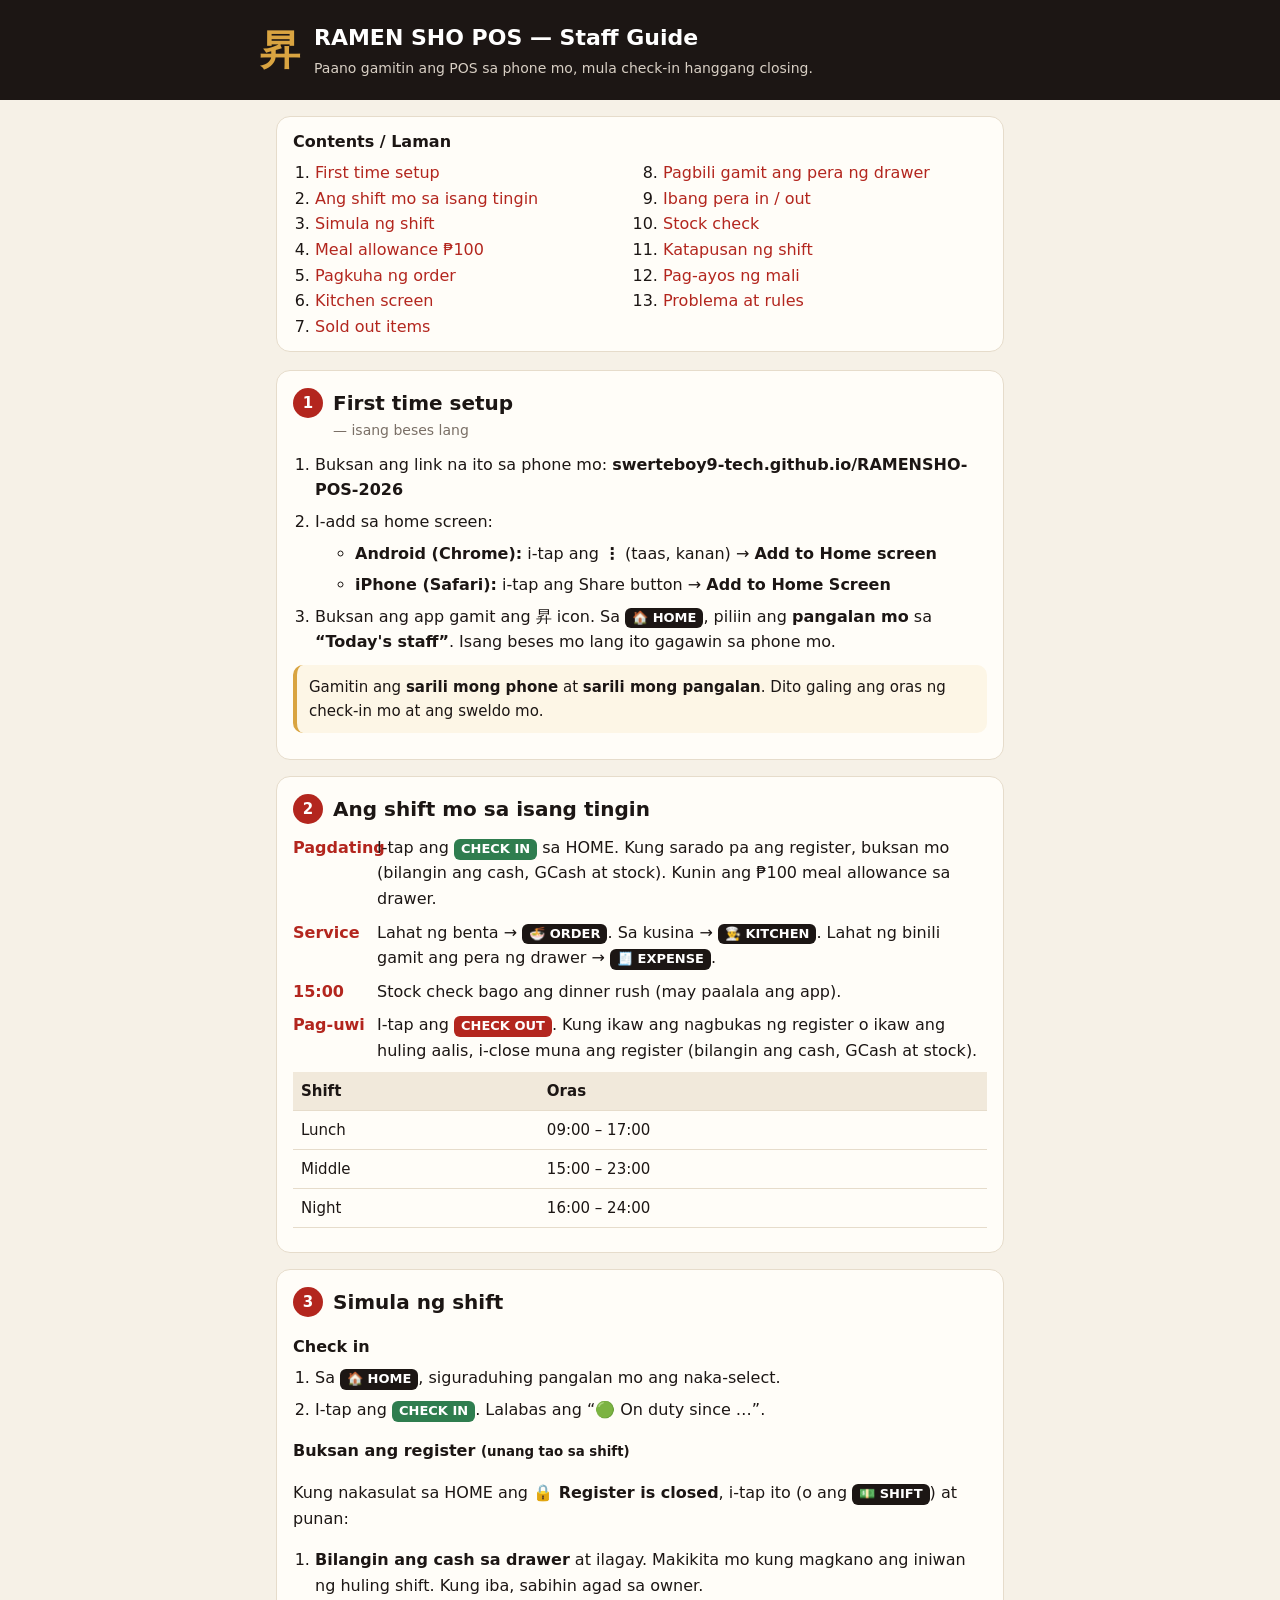
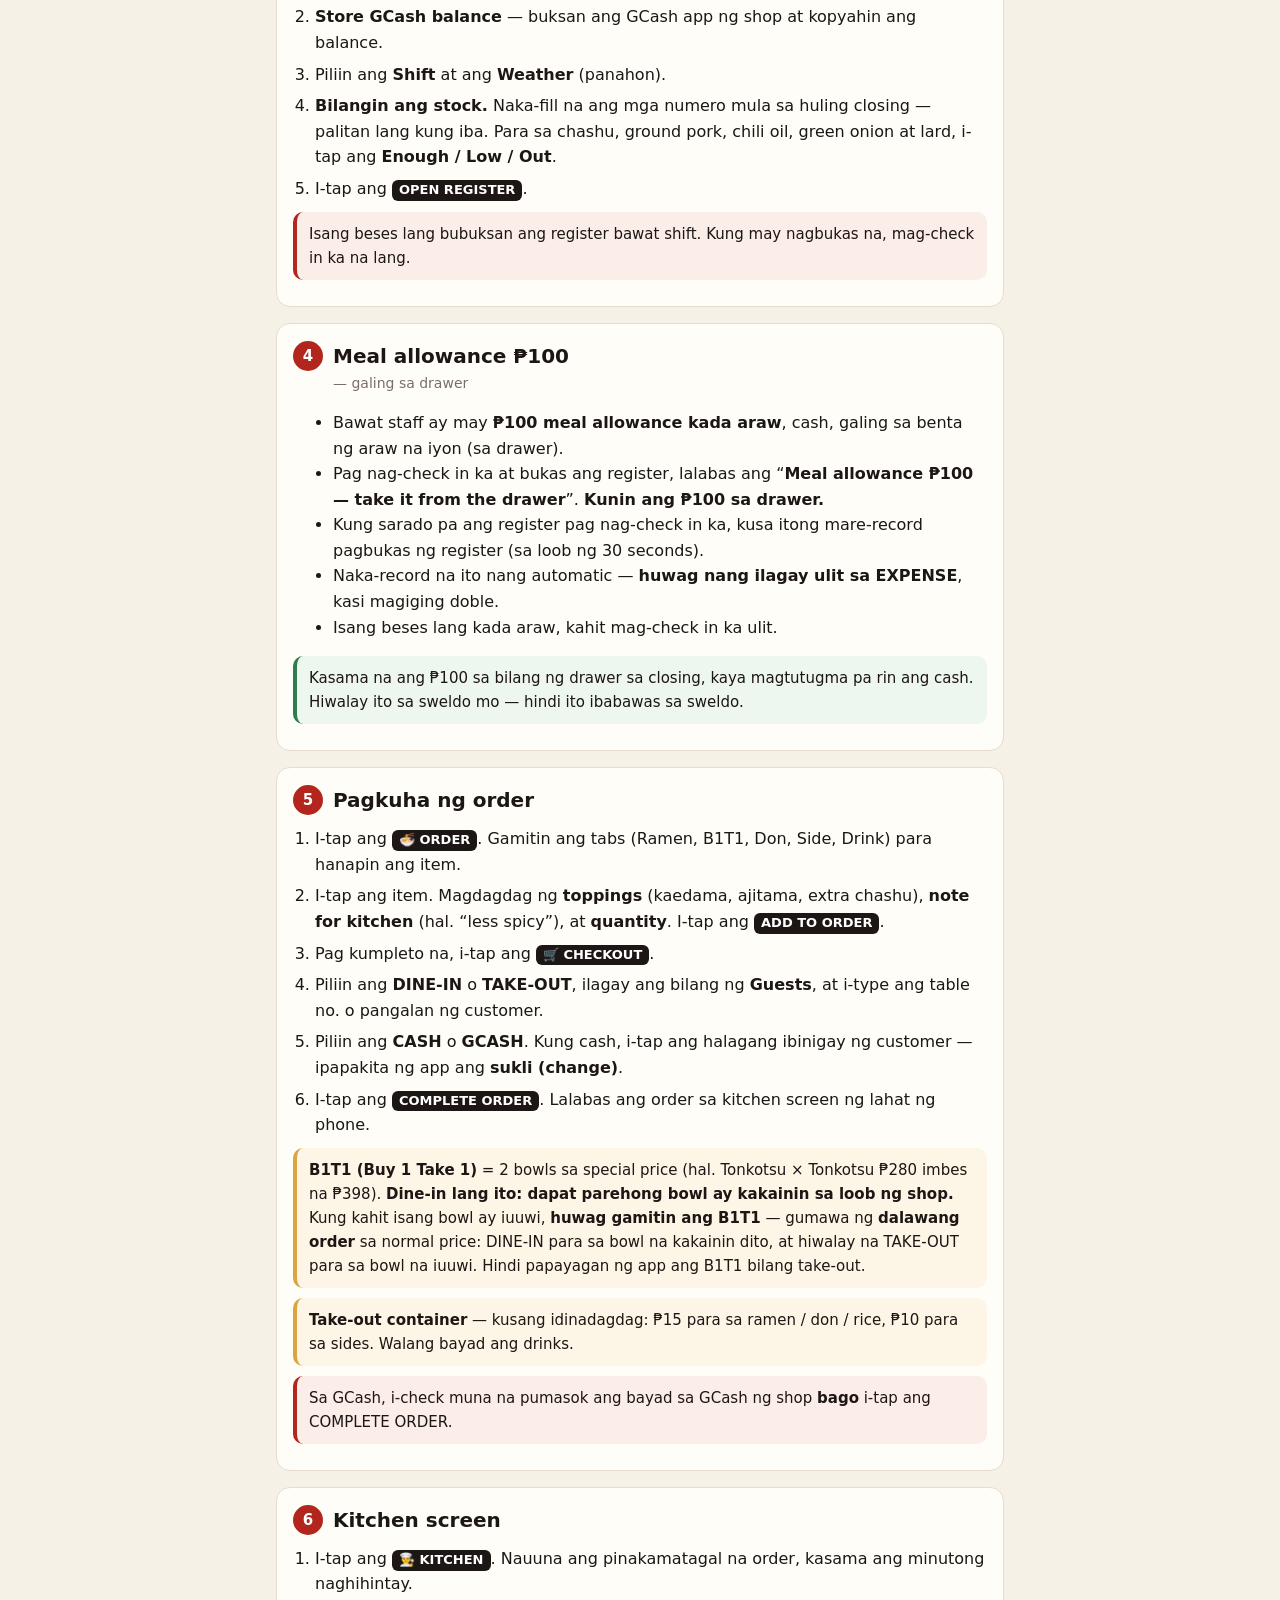
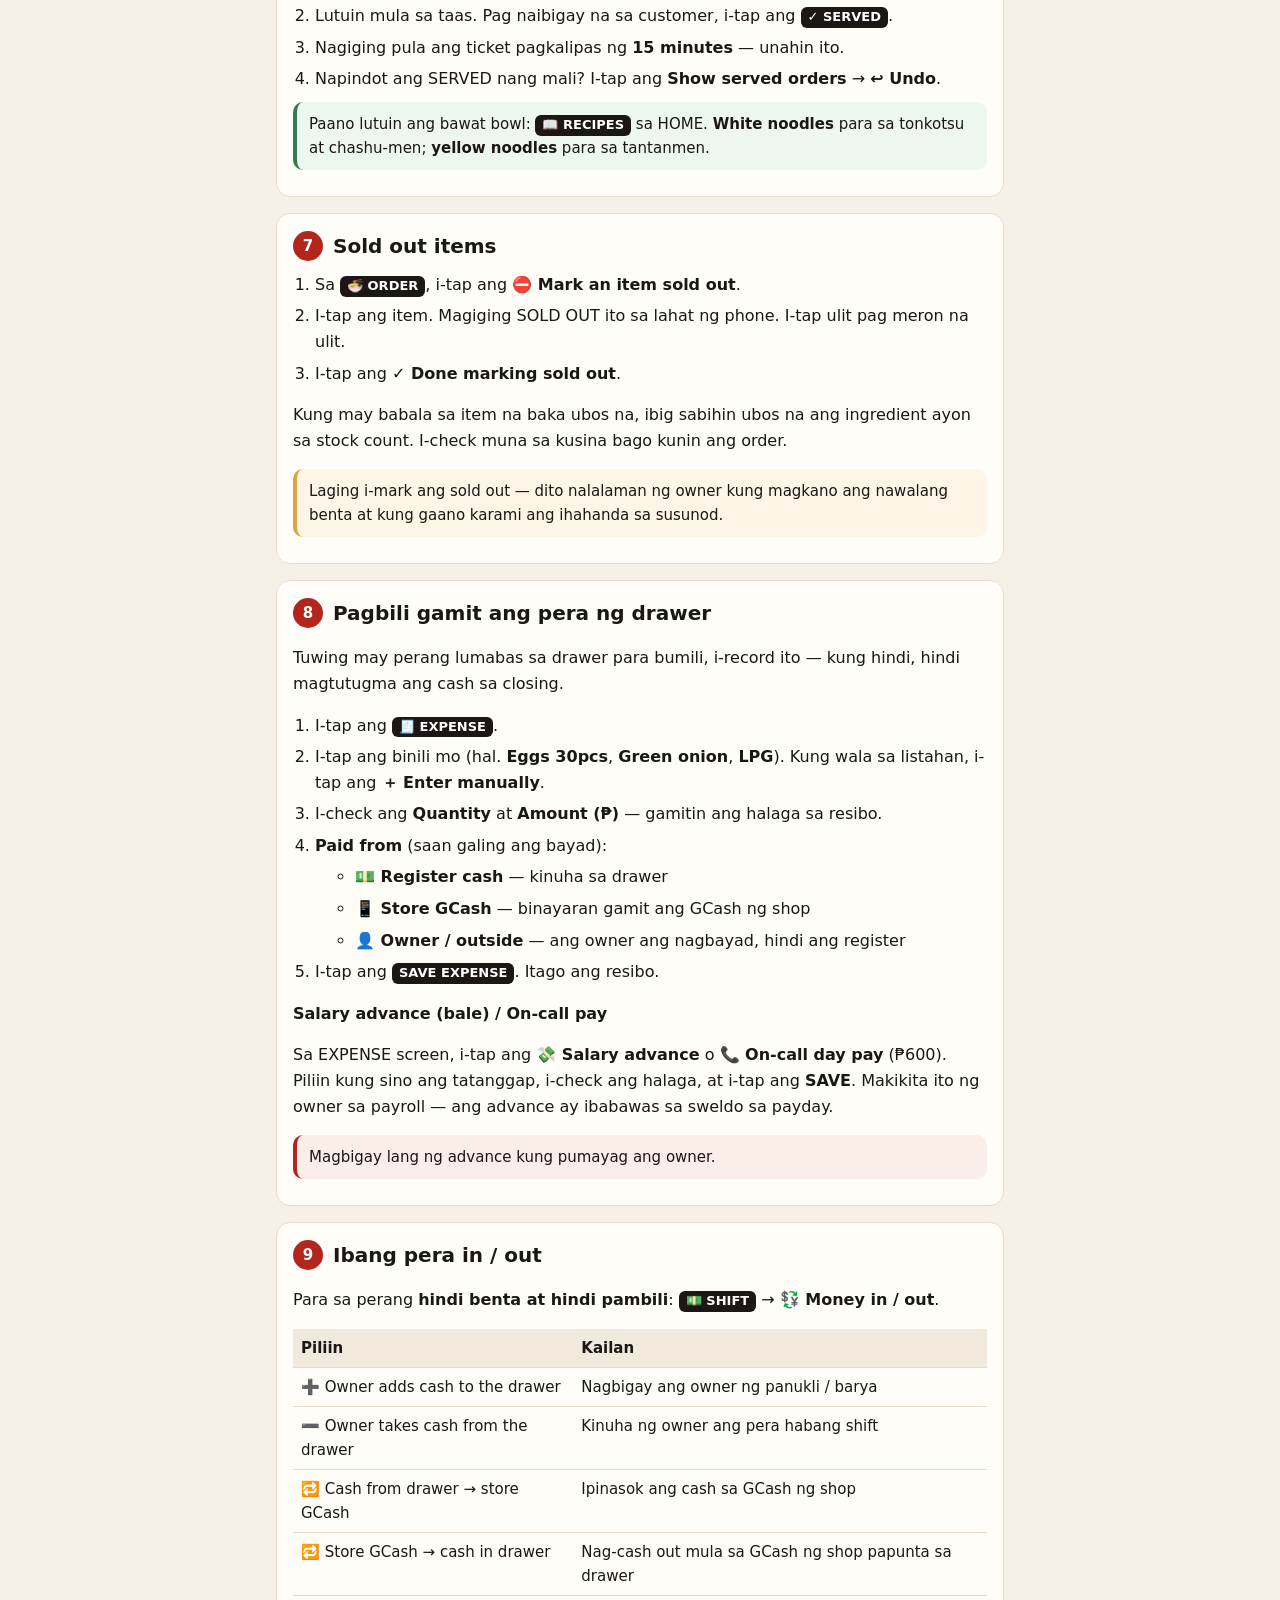
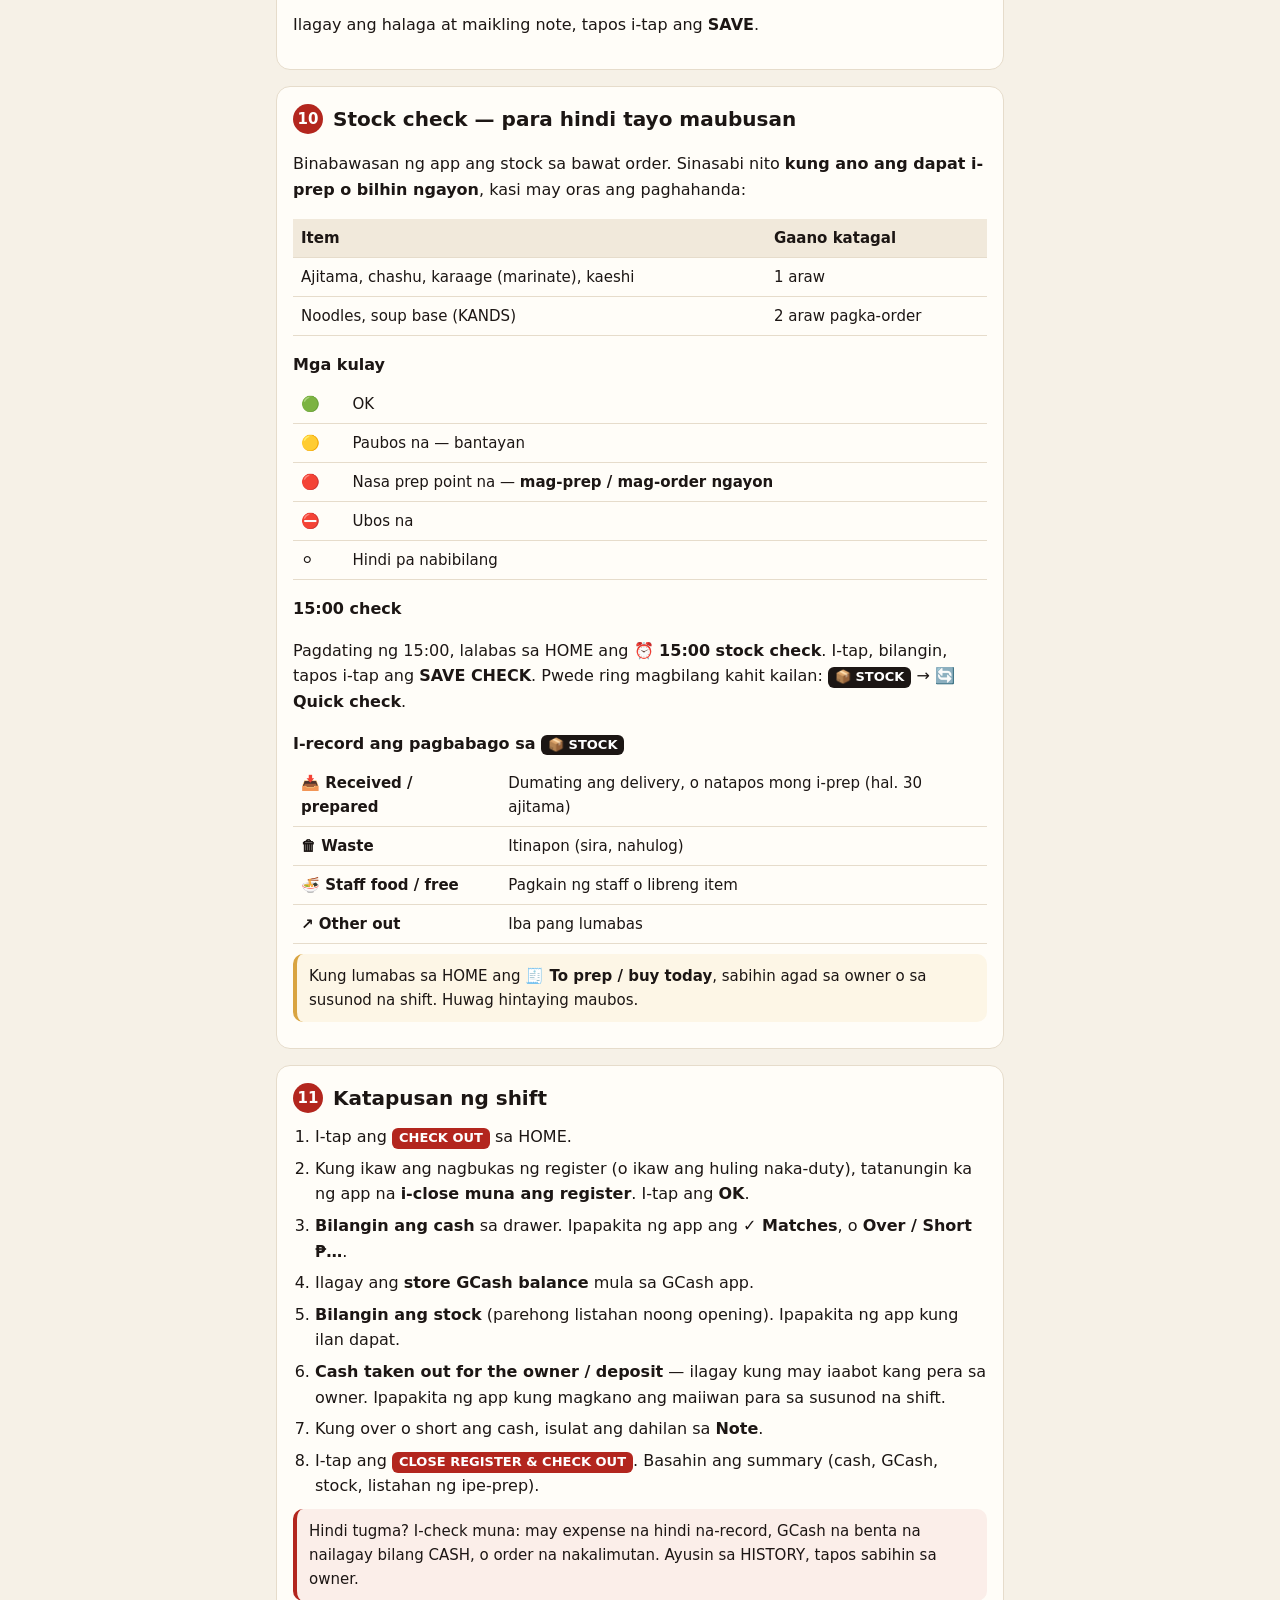
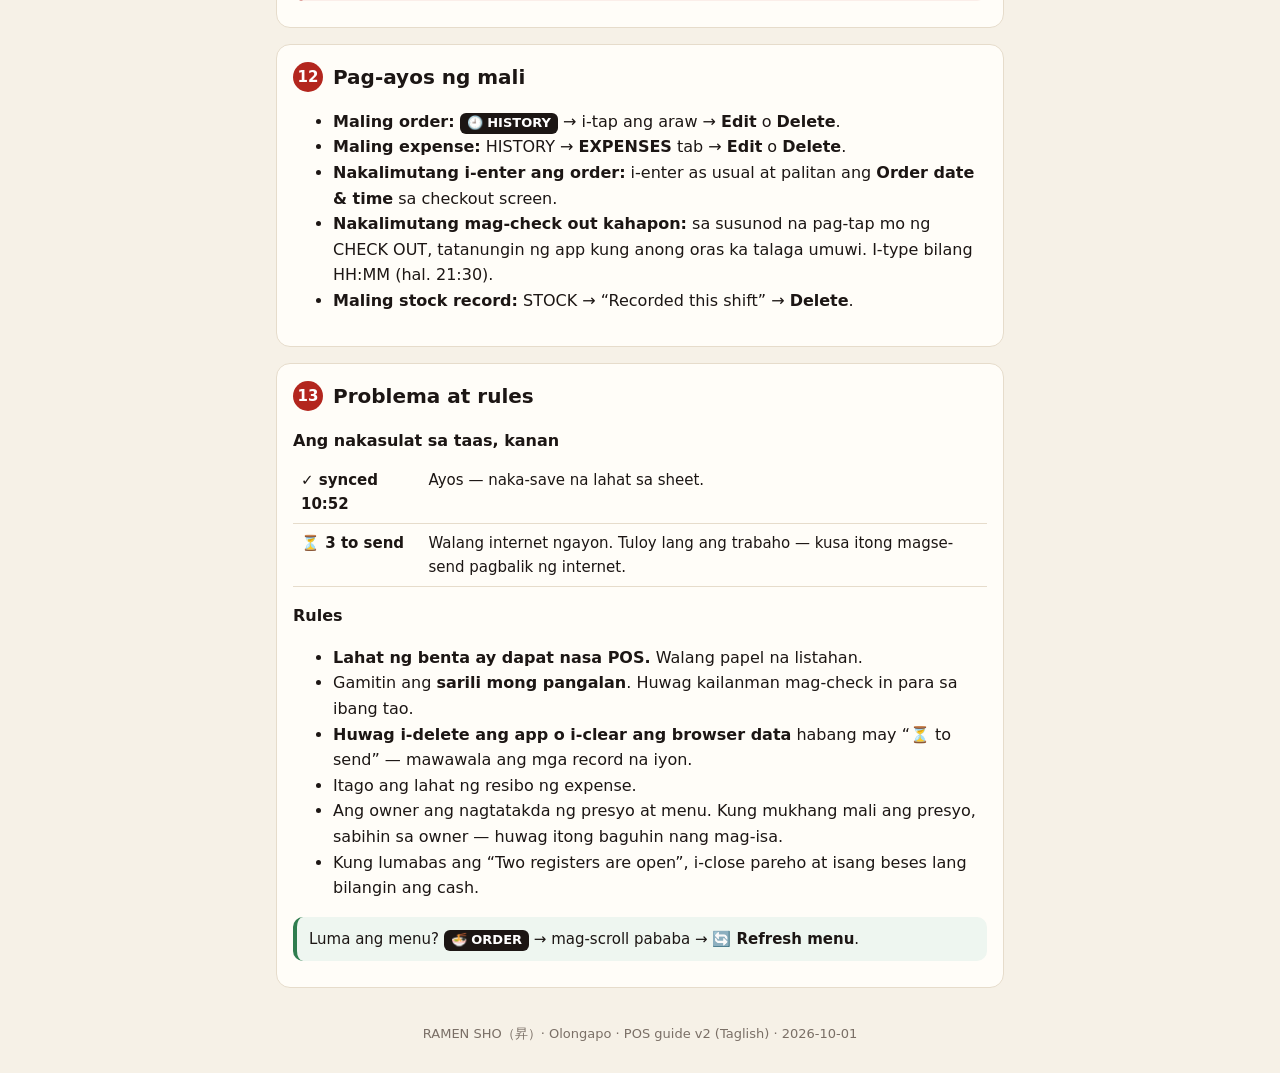
==== commit 70248723: "Stock: rice, nori, canned drinks (drinks count down per can sold); guide: drop set-offer tip" ====
--- a/manual.html
+++ b/manual.html
@@ -154,7 +154,6 @@
 <div class="rule"><b>B1T1 (Buy 1 Take 1)</b> = 2 bowls sa special price (hal. Tonkotsu × Tonkotsu ₱280 imbes na ₱398). <b>Dine-in lang ito: dapat parehong bowl ay kakainin sa loob ng shop.</b><br>
 Kung kahit isang bowl ay iuuwi, <b>huwag gamitin ang B1T1</b> — gumawa ng <b>dalawang order</b> sa normal price: DINE-IN para sa bowl na kakainin dito, at hiwalay na TAKE-OUT para sa bowl na iuuwi. Hindi papayagan ng app ang B1T1 bilang take-out.</div>
 <div class="rule"><b>Take-out container</b> — kusang idinadagdag: ₱15 para sa ramen / don / rice, ₱10 para sa sides. Walang bayad ang drinks.</div>
-<div class="tip">Kung lumabas ang “🍜＋🍚 can be a set — save ₱…”, sabihin sa customer at i-tap ang <b>Make set</b> kung gusto nila.</div>
 <div class="warn">Sa GCash, i-check muna na pumasok ang bayad sa GCash ng shop <b>bago</b> i-tap ang COMPLETE ORDER.</div>
 </section>
 
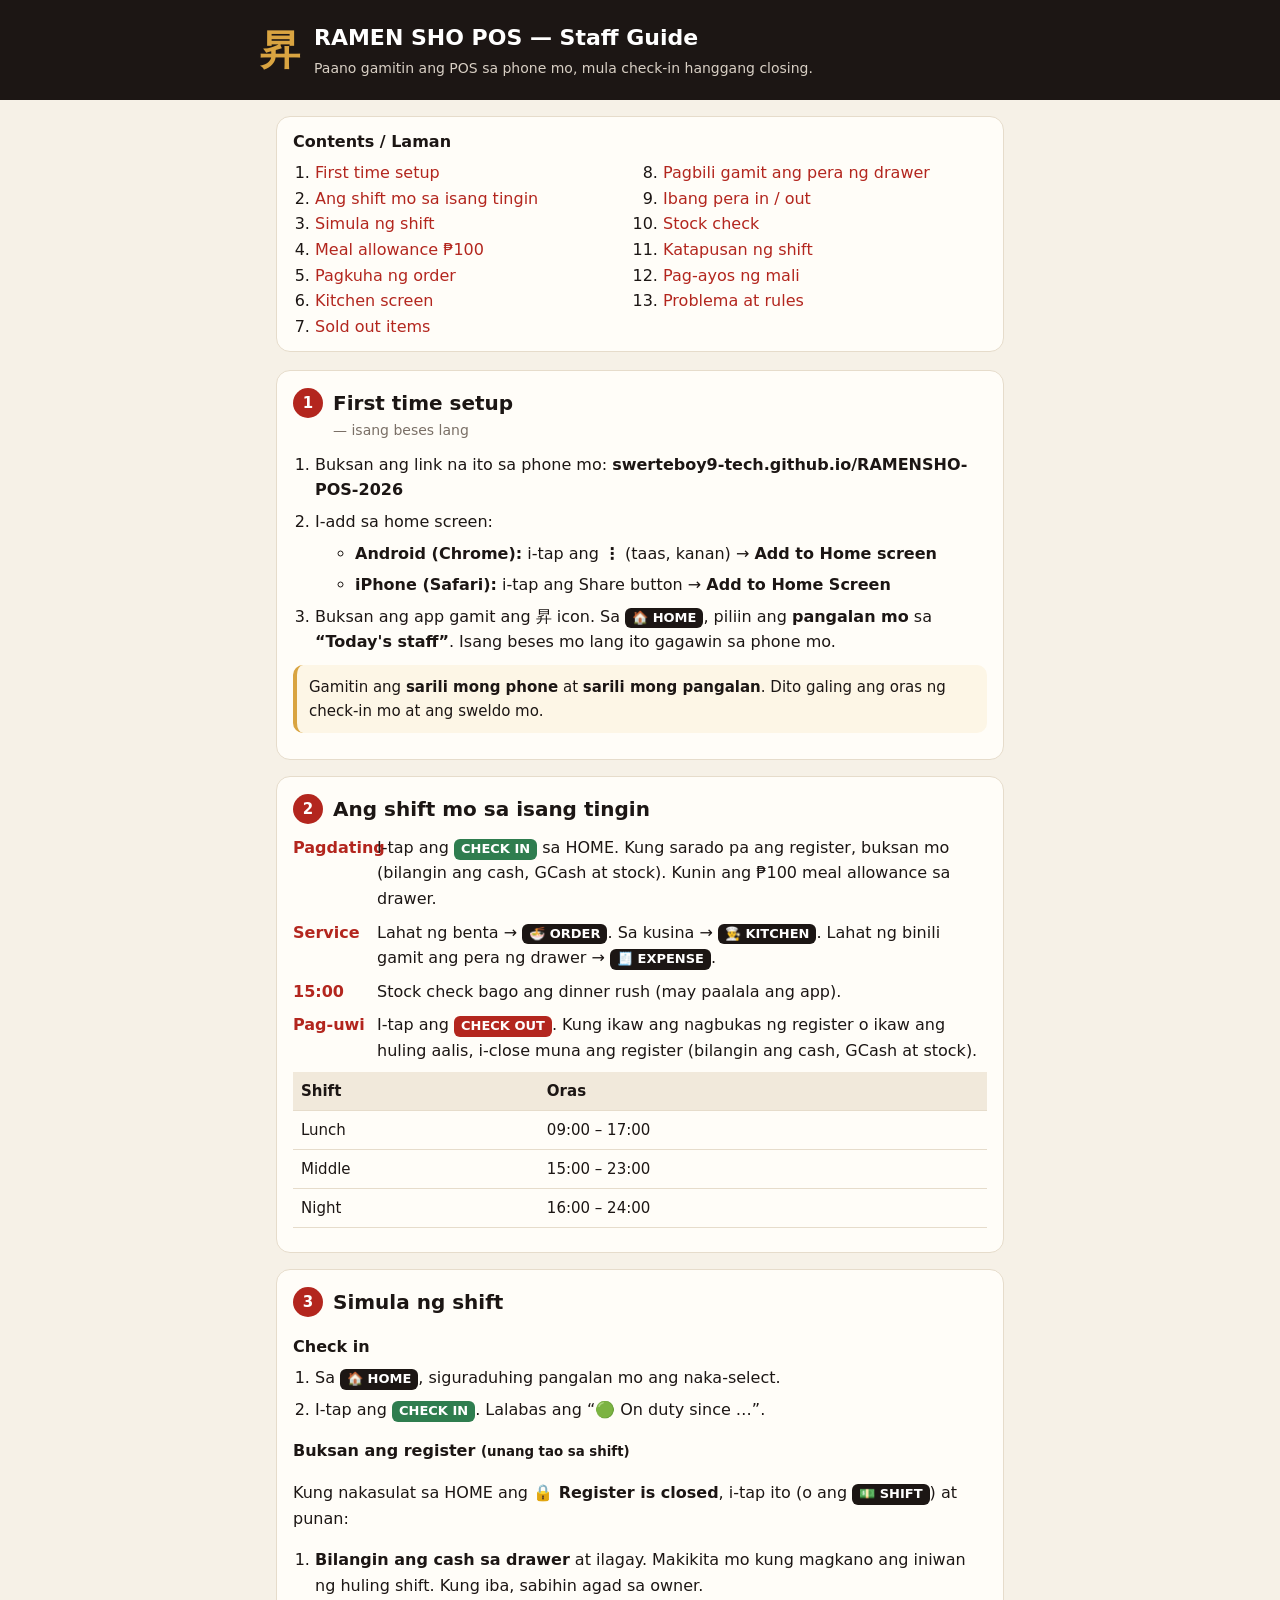
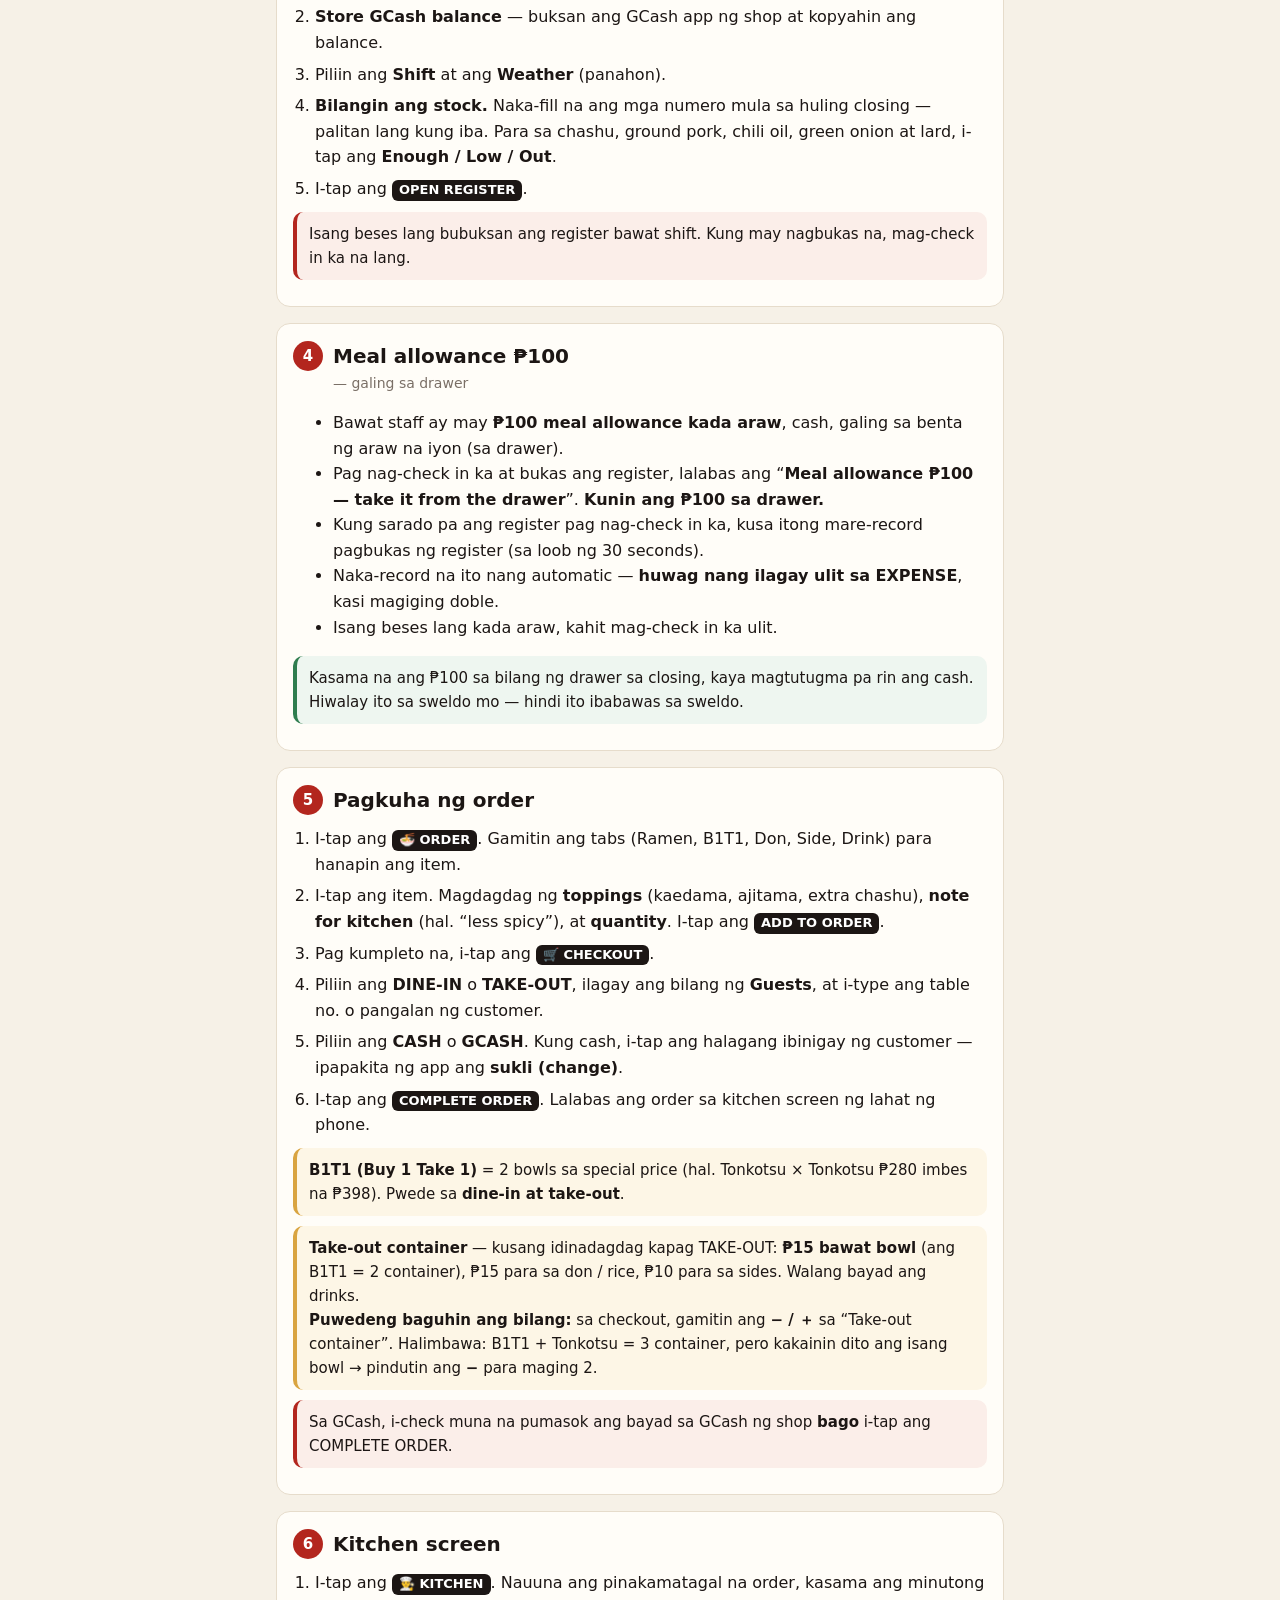
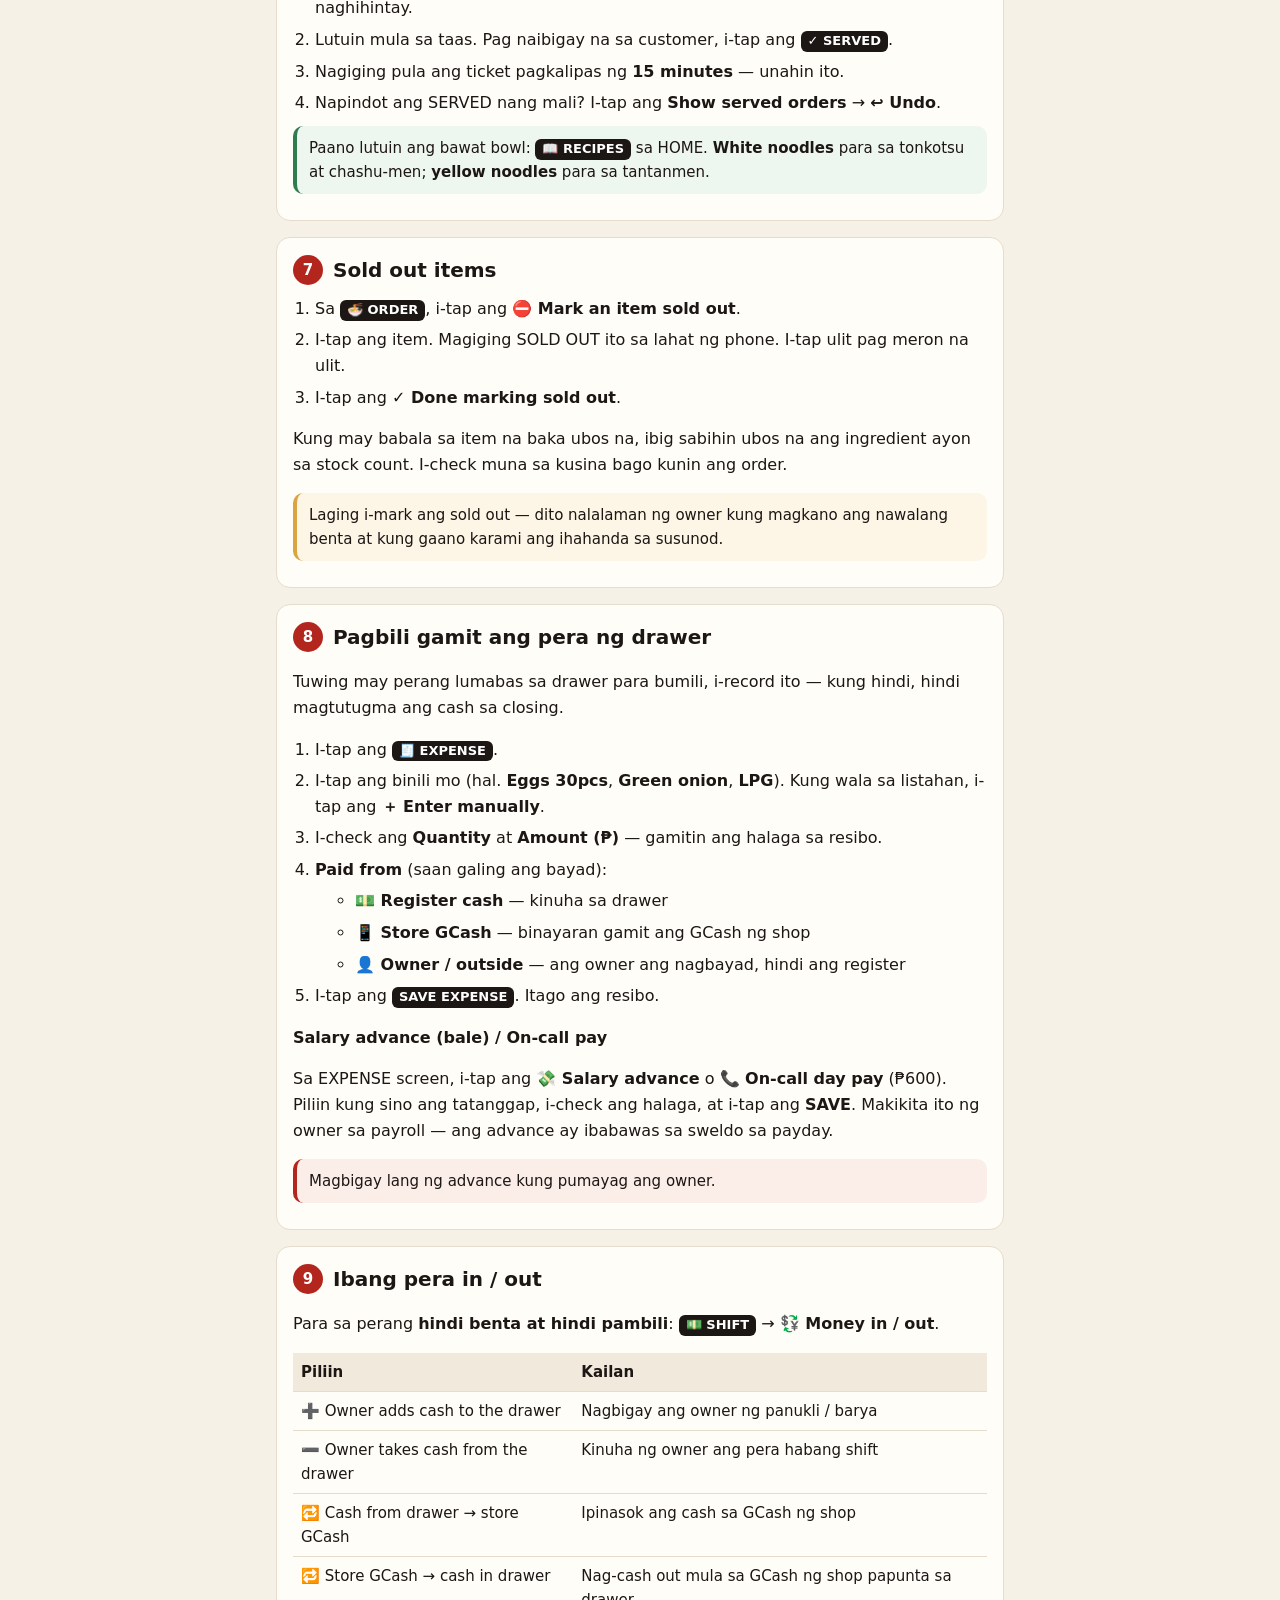
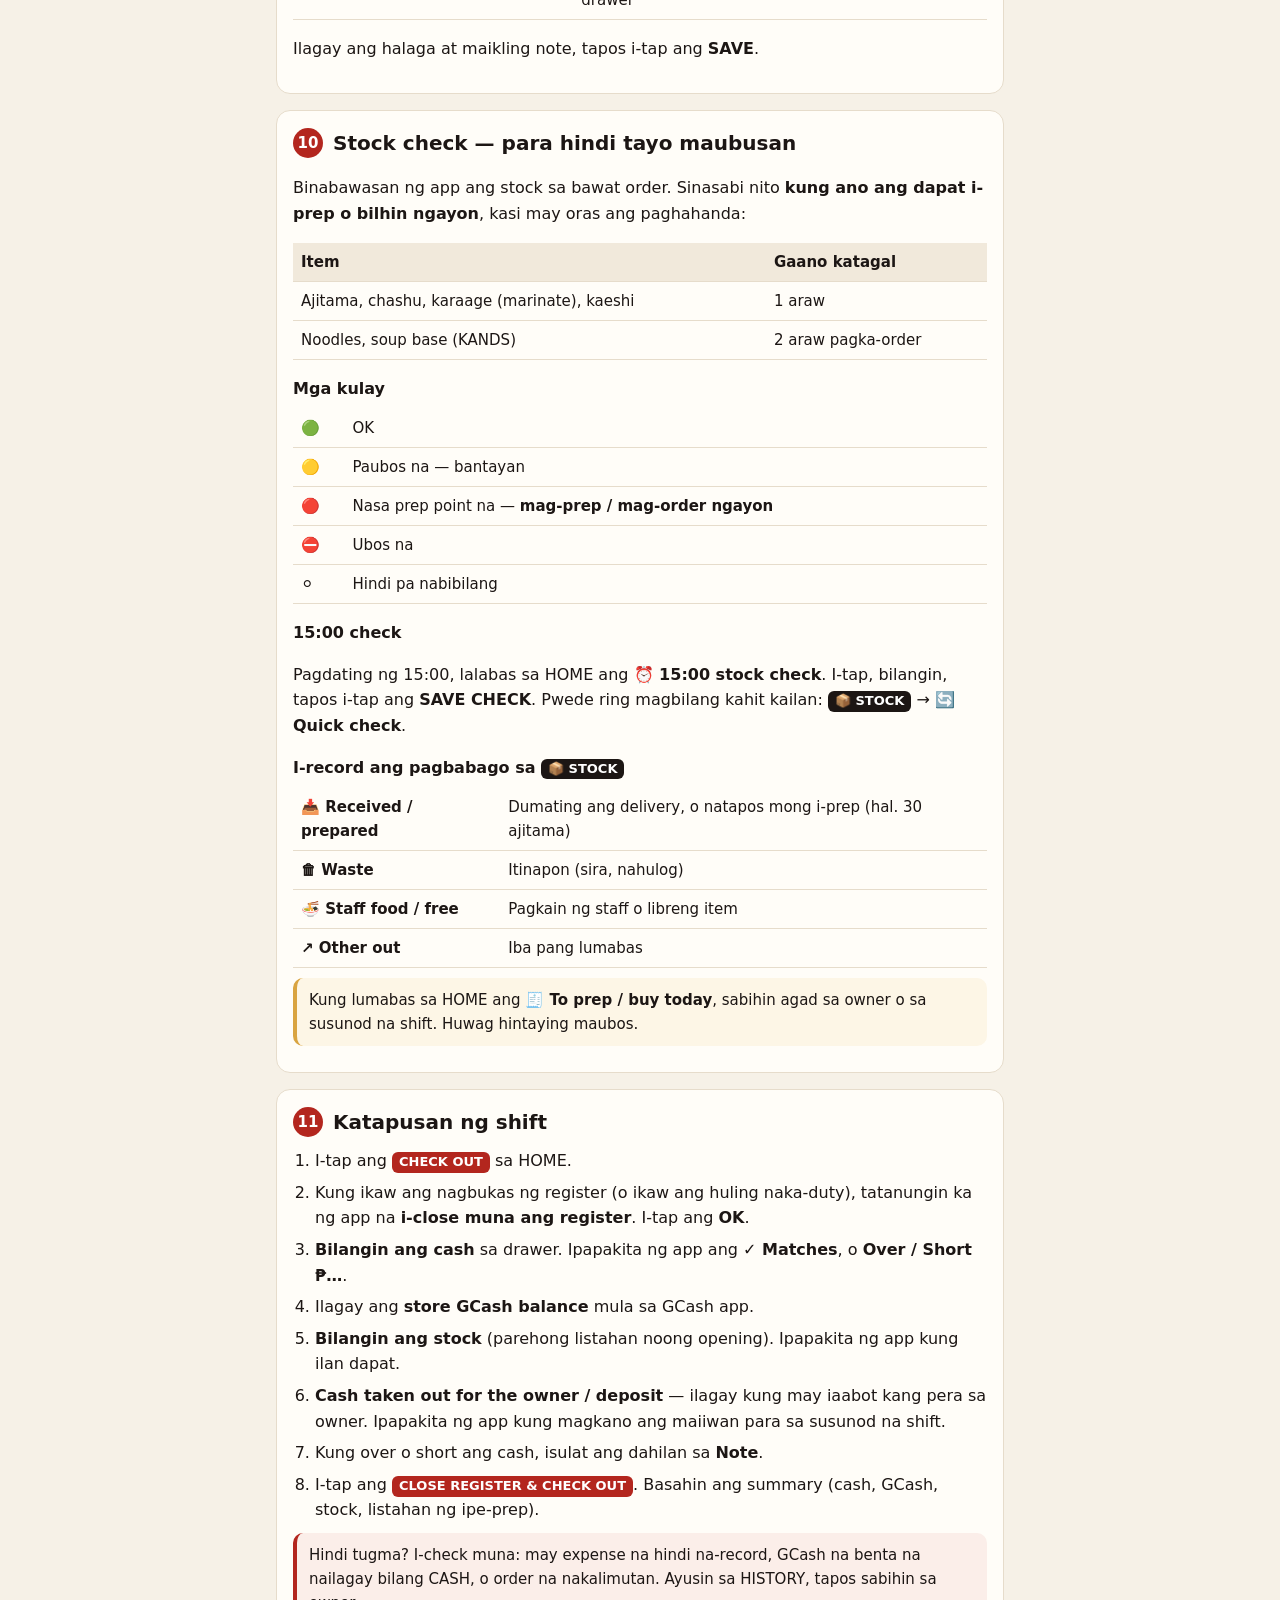
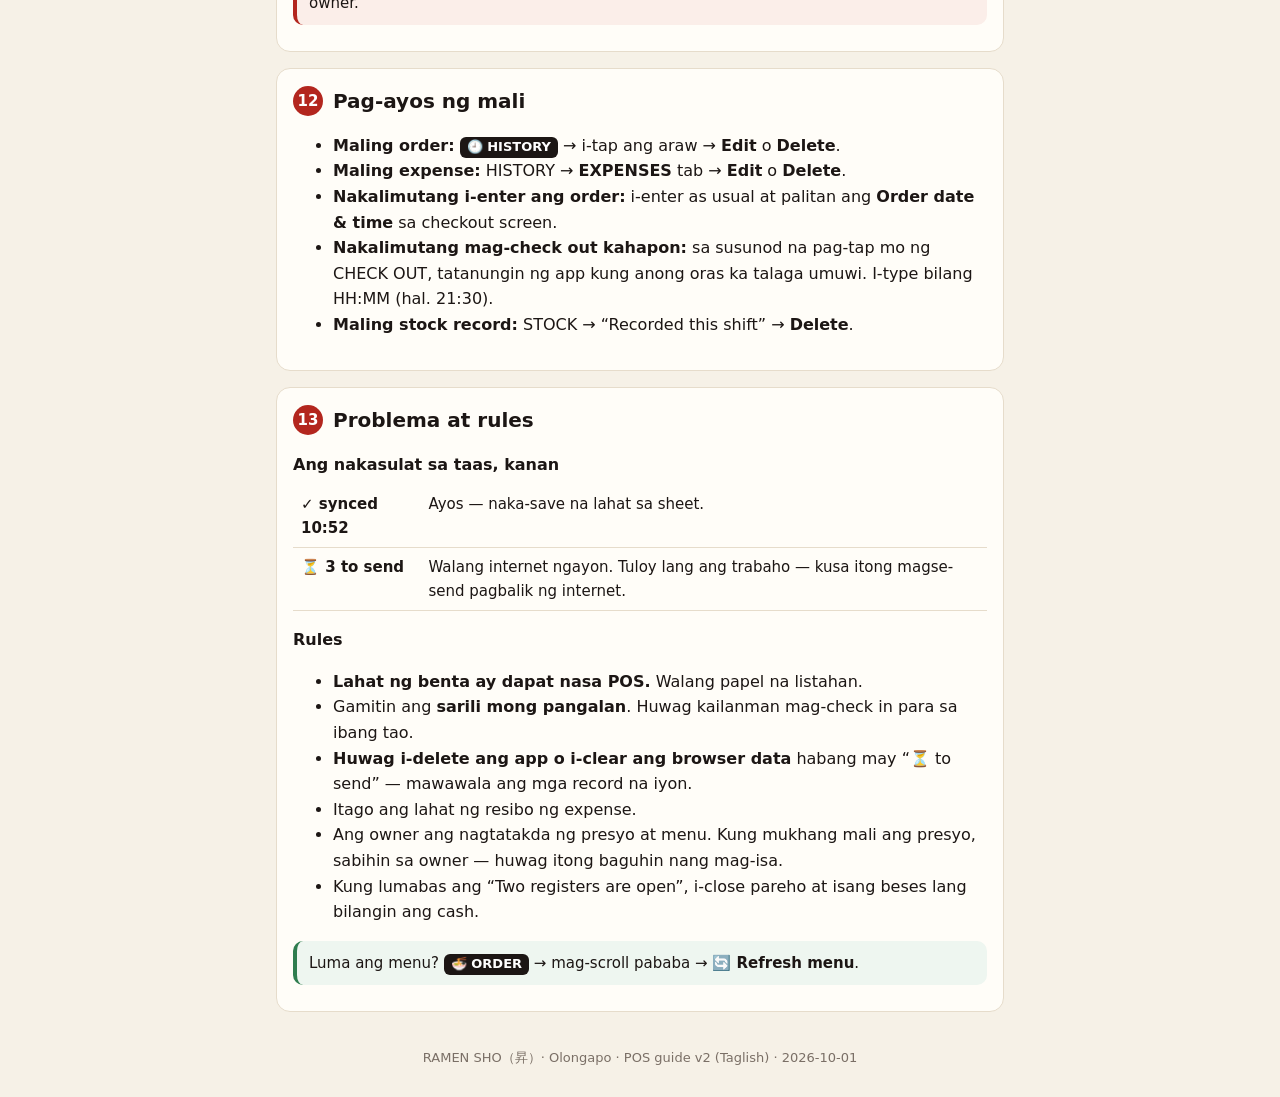
==== commit f37b637f: "Take-out containers: 1 per bowl (B1T1 = 2), adjustable at checkout; B1T1 allowed for take-out; guide" ====
--- a/manual.html
+++ b/manual.html
@@ -151,9 +151,9 @@
   <li>Piliin ang <b>CASH</b> o <b>GCASH</b>. Kung cash, i-tap ang halagang ibinigay ng customer — ipapakita ng app ang <b>sukli (change)</b>.</li>
   <li>I-tap ang <span class="btn">COMPLETE ORDER</span>. Lalabas ang order sa kitchen screen ng lahat ng phone.</li>
 </ol>
-<div class="rule"><b>B1T1 (Buy 1 Take 1)</b> = 2 bowls sa special price (hal. Tonkotsu × Tonkotsu ₱280 imbes na ₱398). <b>Dine-in lang ito: dapat parehong bowl ay kakainin sa loob ng shop.</b><br>
-Kung kahit isang bowl ay iuuwi, <b>huwag gamitin ang B1T1</b> — gumawa ng <b>dalawang order</b> sa normal price: DINE-IN para sa bowl na kakainin dito, at hiwalay na TAKE-OUT para sa bowl na iuuwi. Hindi papayagan ng app ang B1T1 bilang take-out.</div>
-<div class="rule"><b>Take-out container</b> — kusang idinadagdag: ₱15 para sa ramen / don / rice, ₱10 para sa sides. Walang bayad ang drinks.</div>
+<div class="rule"><b>B1T1 (Buy 1 Take 1)</b> = 2 bowls sa special price (hal. Tonkotsu × Tonkotsu ₱280 imbes na ₱398). Pwede sa <b>dine-in at take-out</b>.</div>
+<div class="rule"><b>Take-out container</b> — kusang idinadagdag kapag TAKE-OUT: <b>₱15 bawat bowl</b> (ang B1T1 = 2 container), ₱15 para sa don / rice, ₱10 para sa sides. Walang bayad ang drinks.<br>
+<b>Puwedeng baguhin ang bilang:</b> sa checkout, gamitin ang <b>− / ＋</b> sa “Take-out container”. Halimbawa: B1T1 + Tonkotsu = 3 container, pero kakainin dito ang isang bowl → pindutin ang <b>−</b> para maging 2.</div>
 <div class="warn">Sa GCash, i-check muna na pumasok ang bayad sa GCash ng shop <b>bago</b> i-tap ang COMPLETE ORDER.</div>
 </section>
 
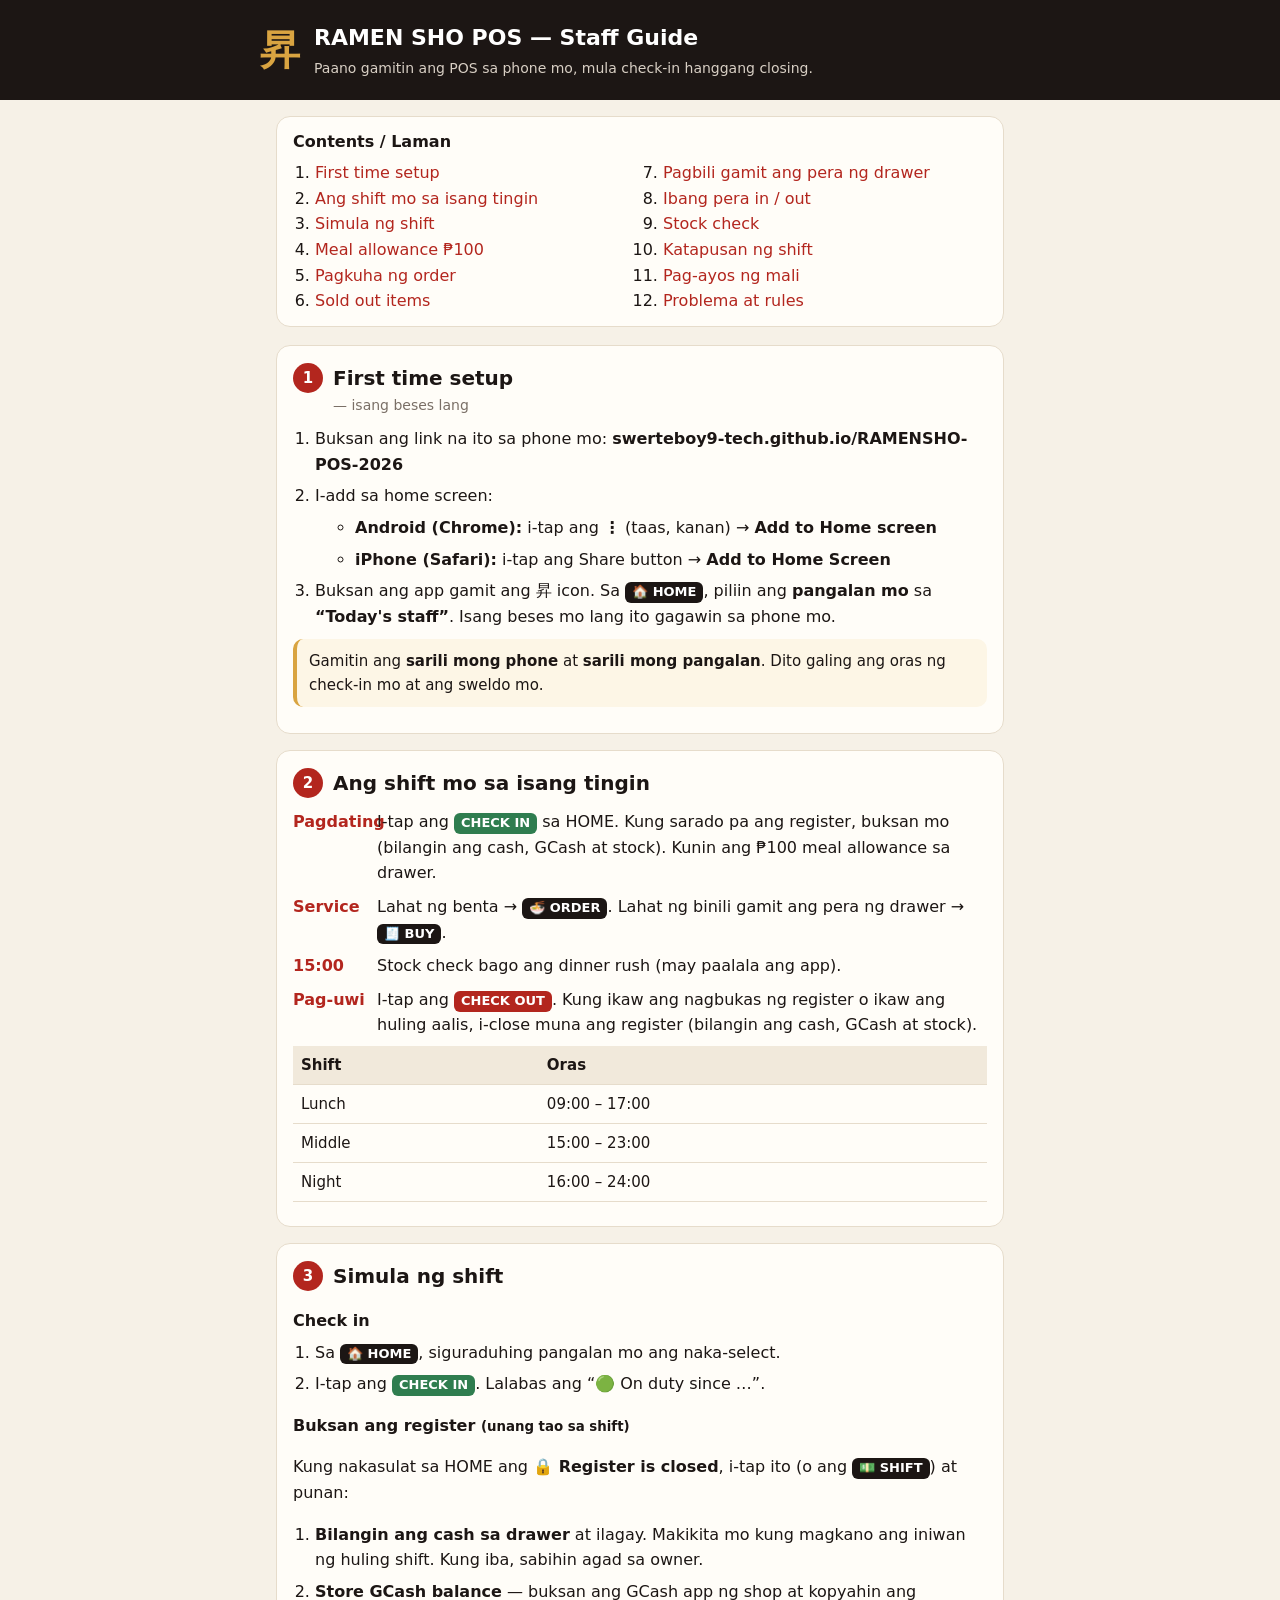
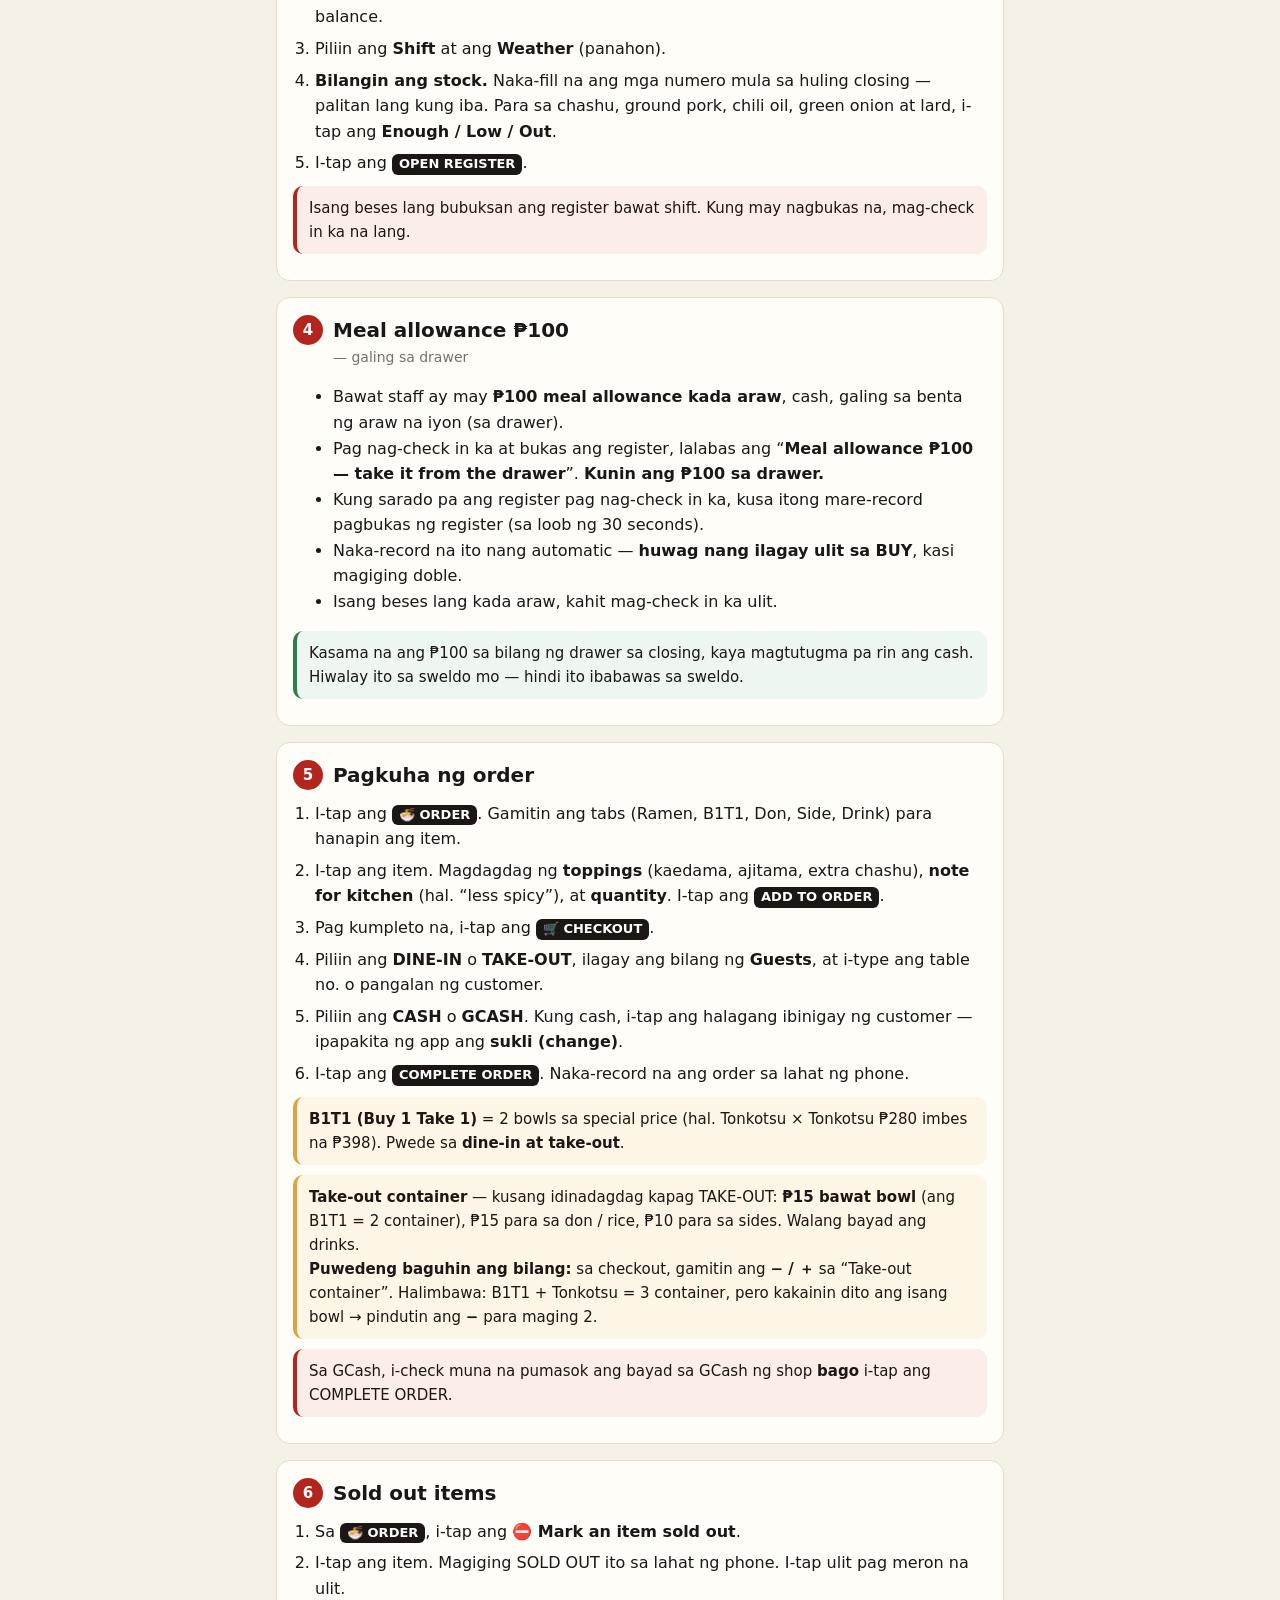
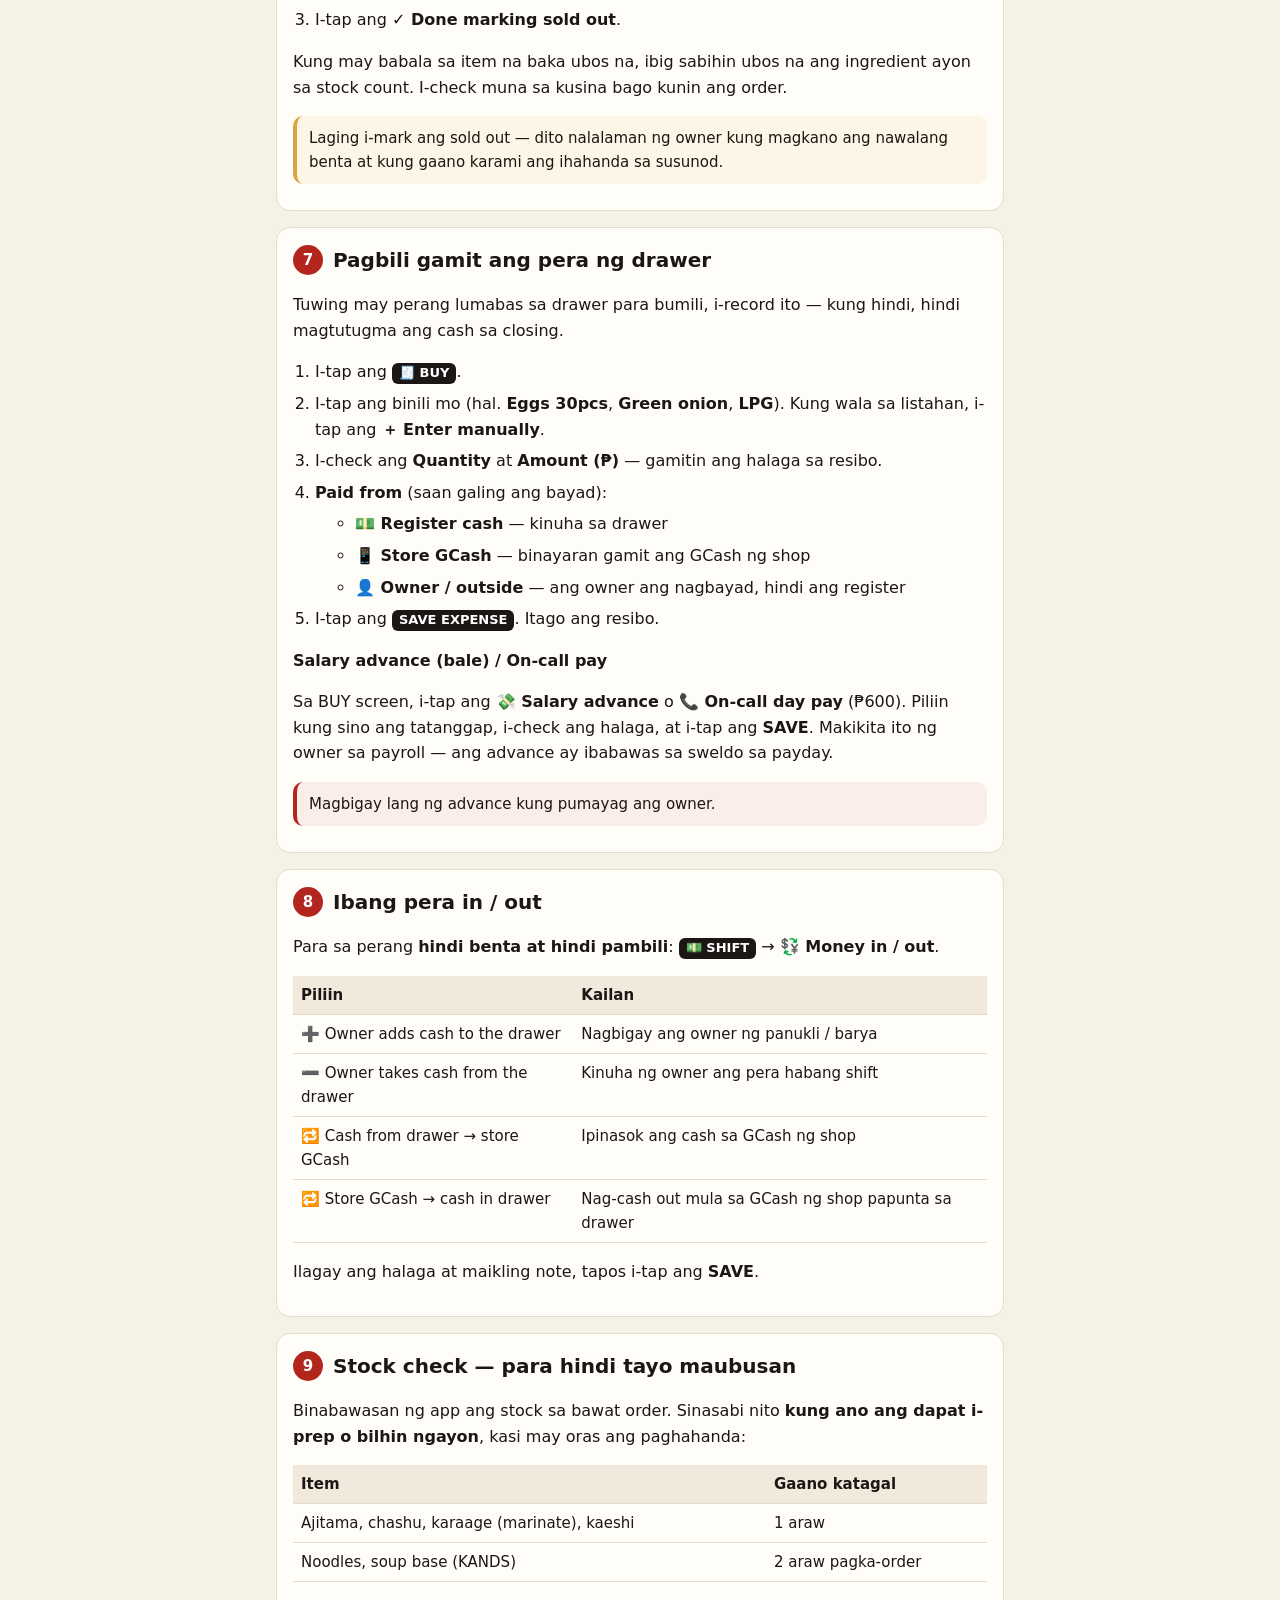
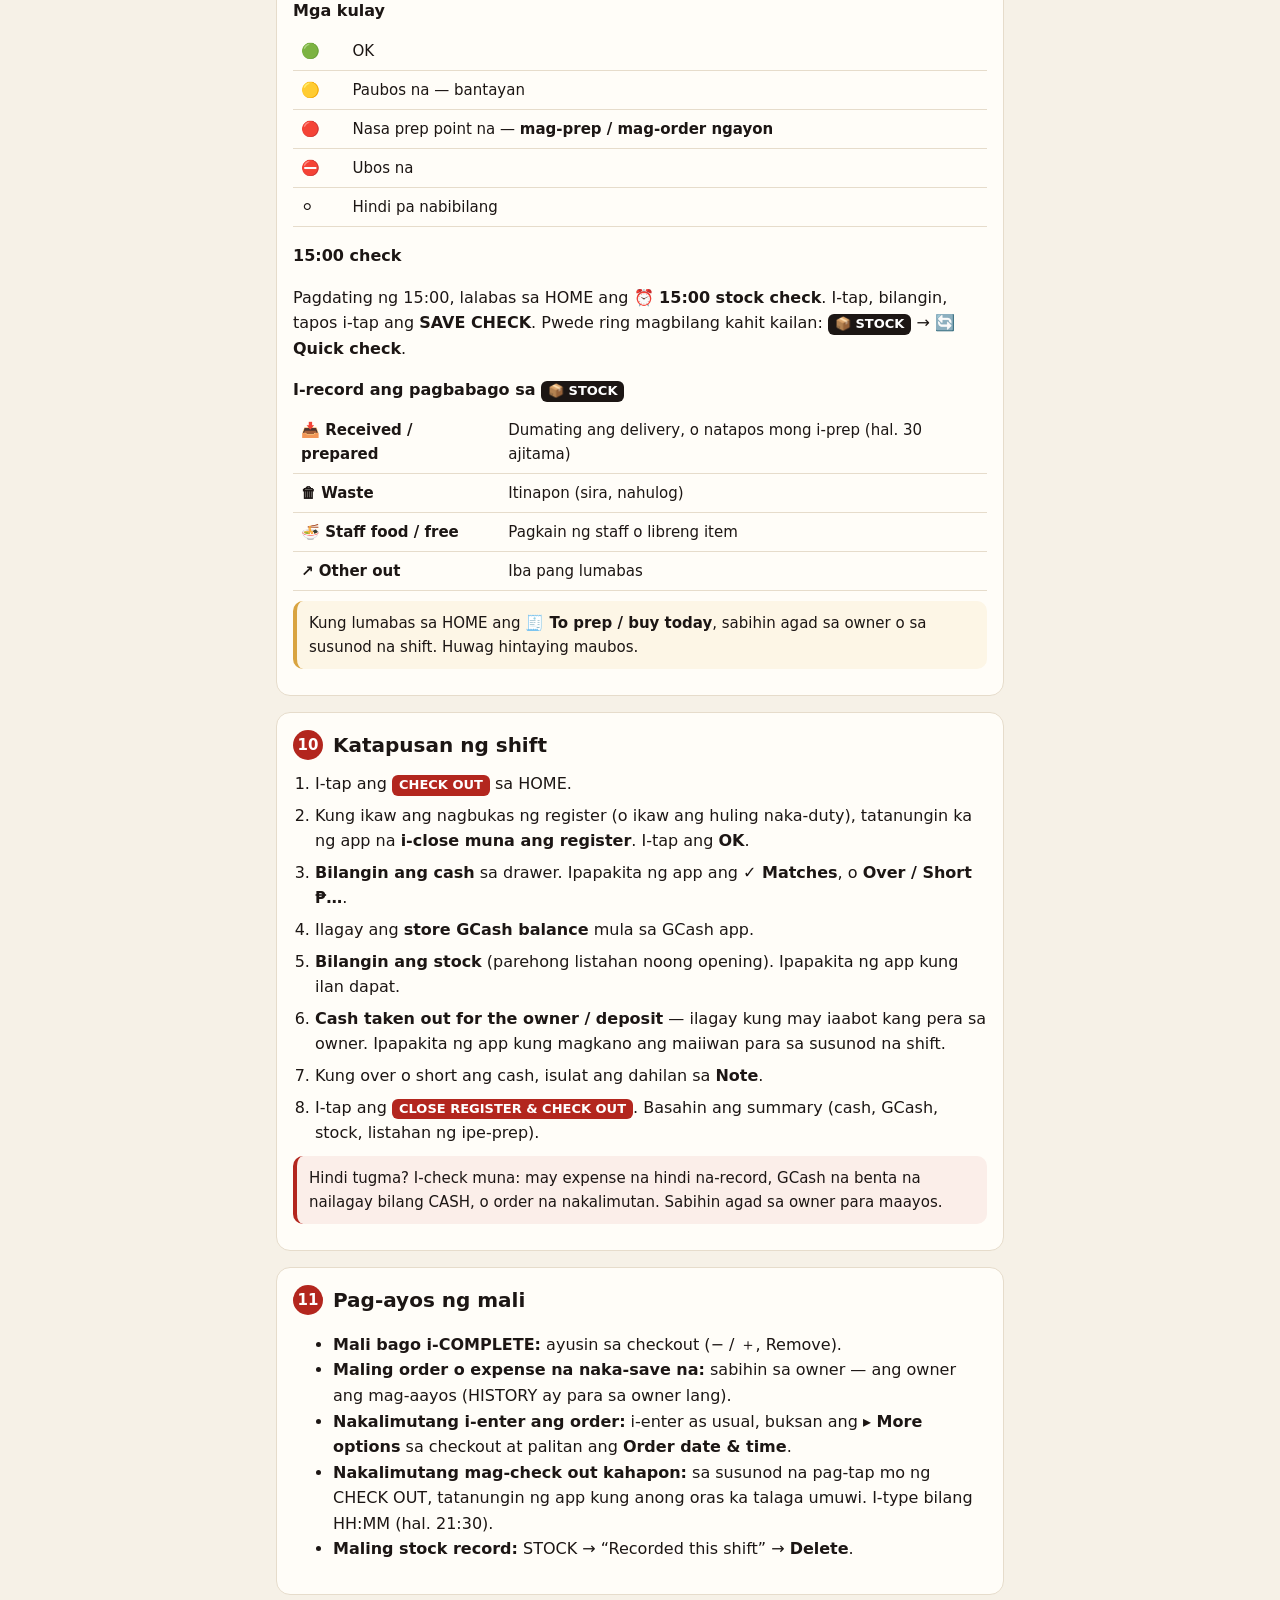
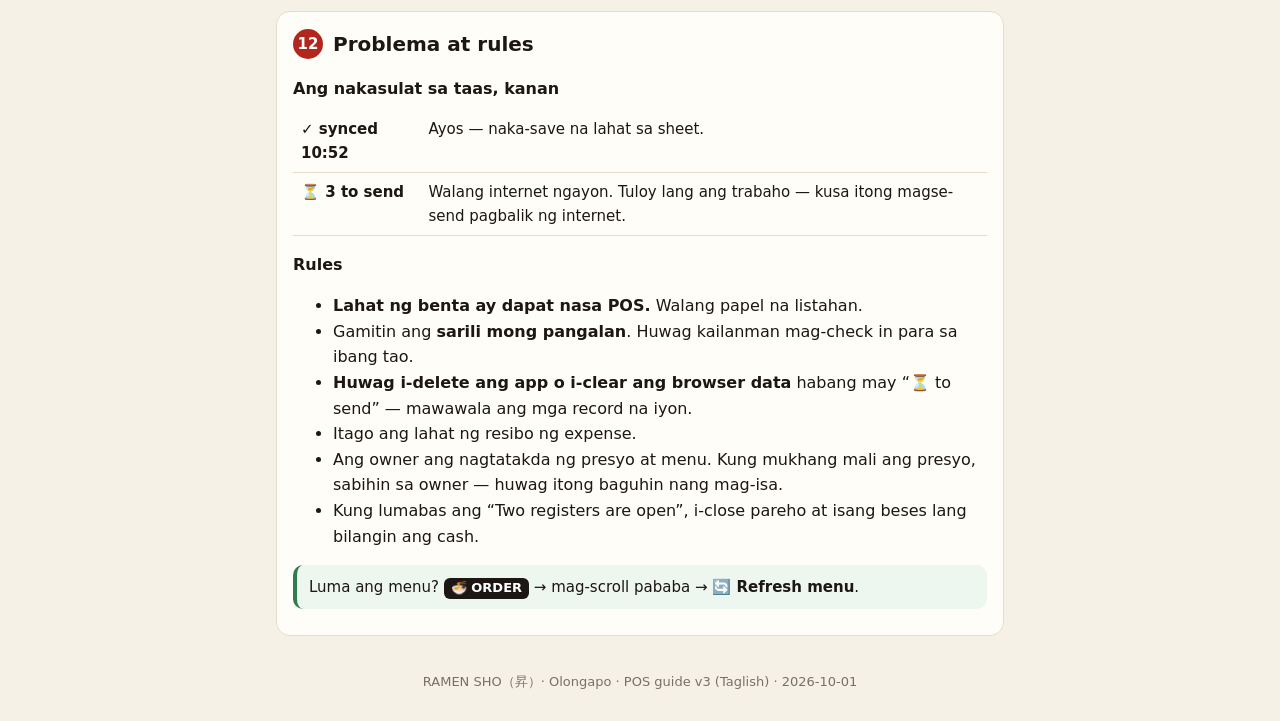
==== commit a16ae910: "Simple staff view: HOME/ORDER/STOCK/BUY; owner mode (tap logo 5x) for REPORT/HISTORY; checkout extra" ====
--- a/manual.html
+++ b/manual.html
@@ -1,291 +1,279 @@
-<!doctype html>
-<html lang="tl">
-<head>
-<meta charset="utf-8">
-<meta name="viewport" content="width=device-width,initial-scale=1">
-<meta name="theme-color" content="#1c1614">
-<title>RAMEN SHO POS Guide</title>
-<link rel="icon" href="icon.svg">
-<style>
-:root {
-  --bg: #f6f1e7; --card: #fffdf8; --ink: #1c1614; --muted: #7a6f66; --line: #e6dccb;
-  --red: #b3261e; --gold: #d9a441; --green: #2f7d4f; --soft: #fbeee9;
-}
-* { box-sizing: border-box; }
-body { margin: 0; background: var(--bg); color: var(--ink); font: 16px/1.6 system-ui, -apple-system, "Segoe UI", Roboto, sans-serif; }
-header { background: var(--ink); color: #fff; padding: 20px 16px; }
-header .wrap { display: flex; gap: 14px; align-items: center; }
-.kanji { font-size: 40px; font-weight: 900; color: var(--gold); line-height: 1; }
-header h1 { margin: 0; font-size: 22px; }
-header p { margin: 2px 0 0; color: #d8cfc4; font-size: 14px; }
-.wrap { max-width: 760px; margin: 0 auto; }
-main { padding: 16px; }
-nav.toc { background: var(--card); border: 1px solid var(--line); border-radius: 14px; padding: 12px 16px; margin-bottom: 18px; }
-nav.toc b { display: block; margin-bottom: 6px; }
-nav.toc ol { margin: 0; padding-left: 22px; columns: 2; column-gap: 24px; }
-nav.toc a { color: var(--red); text-decoration: none; }
-section { background: var(--card); border: 1px solid var(--line); border-radius: 14px; padding: 16px; margin-bottom: 16px; }
-h2 { margin: 0 0 10px; font-size: 20px; display: flex; gap: 10px; align-items: center; }
-h2 .n { background: var(--red); color: #fff; border-radius: 50%; width: 30px; height: 30px; display: inline-flex; align-items: center; justify-content: center; font-size: 15px; flex: none; }
-h2 { flex-wrap: wrap; row-gap: 0; }
-h2 small { font-weight: 500; color: var(--muted); font-size: 14px; flex-basis: 100%; padding-left: 40px; }
-h3 { font-size: 16px; margin: 16px 0 6px; }
-ol.steps { padding-left: 22px; margin: 6px 0; }
-ol.steps li { margin: 6px 0; }
-.btn { display: inline-block; background: var(--ink); color: #fff; border-radius: 6px; padding: 0 7px; font-size: 13px; font-weight: 700; white-space: nowrap; }
-.btn.red { background: var(--red); }
-.btn.green { background: var(--green); }
-.tip, .warn, .rule { border-radius: 10px; padding: 10px 12px; margin: 10px 0; font-size: 15px; }
-.tip { background: #eef6f0; border-left: 4px solid var(--green); }
-.warn { background: var(--soft); border-left: 4px solid var(--red); }
-.rule { background: #fdf6e6; border-left: 4px solid var(--gold); }
-table { width: 100%; border-collapse: collapse; font-size: 15px; margin: 8px 0; }
-th, td { text-align: left; padding: 7px 8px; border-bottom: 1px solid var(--line); vertical-align: top; }
-th { background: #f1e9db; }
-.day { display: grid; gap: 8px; }
-.day div { display: flex; gap: 10px; align-items: flex-start; }
-.day .t { flex: none; width: 74px; font-weight: 800; color: var(--red); }
-footer { text-align: center; color: var(--muted); font-size: 13px; padding: 4px 16px 28px; }
-@media (max-width: 520px) { nav.toc ol { columns: 1; } }
-@media print {
-  body { background: #fff; font-size: 13px; }
-  header { background: #fff; color: var(--ink); border-bottom: 2px solid var(--ink); }
-  header p { color: var(--muted); }
-  section, nav.toc { break-inside: avoid; border-color: #ccc; }
-}
-</style>
-</head>
-<body>
-<header><div class="wrap">
-  <span class="kanji">昇</span>
-  <div><h1>RAMEN SHO POS — Staff Guide</h1><p>Paano gamitin ang POS sa phone mo, mula check-in hanggang closing.</p></div>
-</div></header>
-
-<main class="wrap">
-
-<nav class="toc"><b>Contents / Laman</b>
-<ol>
-  <li><a href="#setup">First time setup</a></li>
-  <li><a href="#day">Ang shift mo sa isang tingin</a></li>
-  <li><a href="#start">Simula ng shift</a></li>
-  <li><a href="#meal">Meal allowance ₱100</a></li>
-  <li><a href="#order">Pagkuha ng order</a></li>
-  <li><a href="#kitchen">Kitchen screen</a></li>
-  <li><a href="#soldout">Sold out items</a></li>
-  <li><a href="#expense">Pagbili gamit ang pera ng drawer</a></li>
-  <li><a href="#money">Ibang pera in / out</a></li>
-  <li><a href="#stock">Stock check</a></li>
-  <li><a href="#close">Katapusan ng shift</a></li>
-  <li><a href="#fix">Pag-ayos ng mali</a></li>
-  <li><a href="#help">Problema at rules</a></li>
-</ol></nav>
-
-<section id="setup">
-<h2><span class="n">1</span>First time setup <small>— isang beses lang</small></h2>
-<ol class="steps">
-  <li>Buksan ang link na ito sa phone mo: <b>swerteboy9-tech.github.io/RAMENSHO-POS-2026</b></li>
-  <li>I-add sa home screen:
-    <ul>
-      <li><b>Android (Chrome):</b> i-tap ang <b>⋮</b> (taas, kanan) → <b>Add to Home screen</b></li>
-      <li><b>iPhone (Safari):</b> i-tap ang Share button → <b>Add to Home Screen</b></li>
-    </ul></li>
-  <li>Buksan ang app gamit ang 昇 icon. Sa <span class="btn">🏠 HOME</span>, piliin ang <b>pangalan mo</b> sa <b>“Today's staff”</b>. Isang beses mo lang ito gagawin sa phone mo.</li>
-</ol>
-<div class="rule">Gamitin ang <b>sarili mong phone</b> at <b>sarili mong pangalan</b>. Dito galing ang oras ng check-in mo at ang sweldo mo.</div>
-</section>
-
-<section id="day">
-<h2><span class="n">2</span>Ang shift mo sa isang tingin</h2>
-<div class="day">
-  <div><span class="t">Pagdating</span><span>I-tap ang <span class="btn green">CHECK IN</span> sa HOME. Kung sarado pa ang register, buksan mo (bilangin ang cash, GCash at stock). Kunin ang ₱100 meal allowance sa drawer.</span></div>
-  <div><span class="t">Service</span><span>Lahat ng benta → <span class="btn">🍜 ORDER</span>. Sa kusina → <span class="btn">👨‍🍳 KITCHEN</span>. Lahat ng binili gamit ang pera ng drawer → <span class="btn">🧾 EXPENSE</span>.</span></div>
-  <div><span class="t">15:00</span><span>Stock check bago ang dinner rush (may paalala ang app).</span></div>
-  <div><span class="t">Pag-uwi</span><span>I-tap ang <span class="btn red">CHECK OUT</span>. Kung ikaw ang nagbukas ng register o ikaw ang huling aalis, i-close muna ang register (bilangin ang cash, GCash at stock).</span></div>
-</div>
-<table>
-  <tr><th>Shift</th><th>Oras</th></tr>
-  <tr><td>Lunch</td><td>09:00 – 17:00</td></tr>
-  <tr><td>Middle</td><td>15:00 – 23:00</td></tr>
-  <tr><td>Night</td><td>16:00 – 24:00</td></tr>
-</table>
-</section>
-
-<section id="start">
-<h2><span class="n">3</span>Simula ng shift</h2>
-<h3>Check in</h3>
-<ol class="steps">
-  <li>Sa <span class="btn">🏠 HOME</span>, siguraduhing pangalan mo ang naka-select.</li>
-  <li>I-tap ang <span class="btn green">CHECK IN</span>. Lalabas ang “🟢 On duty since …”.</li>
-</ol>
-<h3>Buksan ang register <small>(unang tao sa shift)</small></h3>
-<p>Kung nakasulat sa HOME ang <b>🔒 Register is closed</b>, i-tap ito (o ang <span class="btn">💵 SHIFT</span>) at punan:</p>
-<ol class="steps">
-  <li><b>Bilangin ang cash sa drawer</b> at ilagay. Makikita mo kung magkano ang iniwan ng huling shift. Kung iba, sabihin agad sa owner.</li>
-  <li><b>Store GCash balance</b> — buksan ang GCash app ng shop at kopyahin ang balance.</li>
-  <li>Piliin ang <b>Shift</b> at ang <b>Weather</b> (panahon).</li>
-  <li><b>Bilangin ang stock.</b> Naka-fill na ang mga numero mula sa huling closing — palitan lang kung iba. Para sa chashu, ground pork, chili oil, green onion at lard, i-tap ang <b>Enough / Low / Out</b>.</li>
-  <li>I-tap ang <span class="btn">OPEN REGISTER</span>.</li>
-</ol>
-<div class="warn">Isang beses lang bubuksan ang register bawat shift. Kung may nagbukas na, mag-check in ka na lang.</div>
-</section>
-
-<section id="meal">
-<h2><span class="n">4</span>Meal allowance ₱100 <small>— galing sa drawer</small></h2>
-<ul>
-  <li>Bawat staff ay may <b>₱100 meal allowance kada araw</b>, cash, galing sa benta ng araw na iyon (sa drawer).</li>
-  <li>Pag nag-check in ka at bukas ang register, lalabas ang “<b>Meal allowance ₱100 — take it from the drawer</b>”. <b>Kunin ang ₱100 sa drawer.</b></li>
-  <li>Kung sarado pa ang register pag nag-check in ka, kusa itong mare-record pagbukas ng register (sa loob ng 30 seconds).</li>
-  <li>Naka-record na ito nang automatic — <b>huwag nang ilagay ulit sa EXPENSE</b>, kasi magiging doble.</li>
-  <li>Isang beses lang kada araw, kahit mag-check in ka ulit.</li>
-</ul>
-<div class="tip">Kasama na ang ₱100 sa bilang ng drawer sa closing, kaya magtutugma pa rin ang cash. Hiwalay ito sa sweldo mo — hindi ito ibabawas sa sweldo.</div>
-</section>
-
-<section id="order">
-<h2><span class="n">5</span>Pagkuha ng order</h2>
-<ol class="steps">
-  <li>I-tap ang <span class="btn">🍜 ORDER</span>. Gamitin ang tabs (Ramen, B1T1, Don, Side, Drink) para hanapin ang item.</li>
-  <li>I-tap ang item. Magdagdag ng <b>toppings</b> (kaedama, ajitama, extra chashu), <b>note for kitchen</b> (hal. “less spicy”), at <b>quantity</b>. I-tap ang <span class="btn">ADD TO ORDER</span>.</li>
-  <li>Pag kumpleto na, i-tap ang <span class="btn">🛒 CHECKOUT</span>.</li>
-  <li>Piliin ang <b>DINE-IN</b> o <b>TAKE-OUT</b>, ilagay ang bilang ng <b>Guests</b>, at i-type ang table no. o pangalan ng customer.</li>
-  <li>Piliin ang <b>CASH</b> o <b>GCASH</b>. Kung cash, i-tap ang halagang ibinigay ng customer — ipapakita ng app ang <b>sukli (change)</b>.</li>
-  <li>I-tap ang <span class="btn">COMPLETE ORDER</span>. Lalabas ang order sa kitchen screen ng lahat ng phone.</li>
-</ol>
-<div class="rule"><b>B1T1 (Buy 1 Take 1)</b> = 2 bowls sa special price (hal. Tonkotsu × Tonkotsu ₱280 imbes na ₱398). Pwede sa <b>dine-in at take-out</b>.</div>
-<div class="rule"><b>Take-out container</b> — kusang idinadagdag kapag TAKE-OUT: <b>₱15 bawat bowl</b> (ang B1T1 = 2 container), ₱15 para sa don / rice, ₱10 para sa sides. Walang bayad ang drinks.<br>
-<b>Puwedeng baguhin ang bilang:</b> sa checkout, gamitin ang <b>− / ＋</b> sa “Take-out container”. Halimbawa: B1T1 + Tonkotsu = 3 container, pero kakainin dito ang isang bowl → pindutin ang <b>−</b> para maging 2.</div>
-<div class="warn">Sa GCash, i-check muna na pumasok ang bayad sa GCash ng shop <b>bago</b> i-tap ang COMPLETE ORDER.</div>
-</section>
-
-<section id="kitchen">
-<h2><span class="n">6</span>Kitchen screen</h2>
-<ol class="steps">
-  <li>I-tap ang <span class="btn">👨‍🍳 KITCHEN</span>. Nauuna ang pinakamatagal na order, kasama ang minutong naghihintay.</li>
-  <li>Lutuin mula sa taas. Pag naibigay na sa customer, i-tap ang <span class="btn">✓ SERVED</span>.</li>
-  <li>Nagiging pula ang ticket pagkalipas ng <b>15 minutes</b> — unahin ito.</li>
-  <li>Napindot ang SERVED nang mali? I-tap ang <b>Show served orders</b> → <b>↩ Undo</b>.</li>
-</ol>
-<div class="tip">Paano lutuin ang bawat bowl: <span class="btn">📖 RECIPES</span> sa HOME. <b>White noodles</b> para sa tonkotsu at chashu-men; <b>yellow noodles</b> para sa tantanmen.</div>
-</section>
-
-<section id="soldout">
-<h2><span class="n">7</span>Sold out items</h2>
-<ol class="steps">
-  <li>Sa <span class="btn">🍜 ORDER</span>, i-tap ang <b>⛔ Mark an item sold out</b>.</li>
-  <li>I-tap ang item. Magiging SOLD OUT ito sa lahat ng phone. I-tap ulit pag meron na ulit.</li>
-  <li>I-tap ang <b>✓ Done marking sold out</b>.</li>
-</ol>
-<p>Kung may babala sa item na baka ubos na, ibig sabihin ubos na ang ingredient ayon sa stock count. I-check muna sa kusina bago kunin ang order.</p>
-<div class="rule">Laging i-mark ang sold out — dito nalalaman ng owner kung magkano ang nawalang benta at kung gaano karami ang ihahanda sa susunod.</div>
-</section>
-
-<section id="expense">
-<h2><span class="n">8</span>Pagbili gamit ang pera ng drawer</h2>
-<p>Tuwing may perang lumabas sa drawer para bumili, i-record ito — kung hindi, hindi magtutugma ang cash sa closing.</p>
-<ol class="steps">
-  <li>I-tap ang <span class="btn">🧾 EXPENSE</span>.</li>
-  <li>I-tap ang binili mo (hal. <b>Eggs 30pcs</b>, <b>Green onion</b>, <b>LPG</b>). Kung wala sa listahan, i-tap ang <b>＋ Enter manually</b>.</li>
-  <li>I-check ang <b>Quantity</b> at <b>Amount (₱)</b> — gamitin ang halaga sa resibo.</li>
-  <li><b>Paid from</b> (saan galing ang bayad):
-    <ul>
-      <li><b>💵 Register cash</b> — kinuha sa drawer</li>
-      <li><b>📱 Store GCash</b> — binayaran gamit ang GCash ng shop</li>
-      <li><b>👤 Owner / outside</b> — ang owner ang nagbayad, hindi ang register</li>
-    </ul></li>
-  <li>I-tap ang <span class="btn">SAVE EXPENSE</span>. Itago ang resibo.</li>
-</ol>
-<h3>Salary advance (bale) / On-call pay</h3>
-<p>Sa EXPENSE screen, i-tap ang <b>💸 Salary advance</b> o <b>📞 On-call day pay</b> (₱600). Piliin kung sino ang tatanggap, i-check ang halaga, at i-tap ang <b>SAVE</b>. Makikita ito ng owner sa payroll — ang advance ay ibabawas sa sweldo sa payday.</p>
-<div class="warn">Magbigay lang ng advance kung pumayag ang owner.</div>
-</section>
-
-<section id="money">
-<h2><span class="n">9</span>Ibang pera in / out</h2>
-<p>Para sa perang <b>hindi benta at hindi pambili</b>: <span class="btn">💵 SHIFT</span> → <b>💱 Money in / out</b>.</p>
-<table>
-  <tr><th>Piliin</th><th>Kailan</th></tr>
-  <tr><td>➕ Owner adds cash to the drawer</td><td>Nagbigay ang owner ng panukli / barya</td></tr>
-  <tr><td>➖ Owner takes cash from the drawer</td><td>Kinuha ng owner ang pera habang shift</td></tr>
-  <tr><td>🔁 Cash from drawer → store GCash</td><td>Ipinasok ang cash sa GCash ng shop</td></tr>
-  <tr><td>🔁 Store GCash → cash in drawer</td><td>Nag-cash out mula sa GCash ng shop papunta sa drawer</td></tr>
-</table>
-<p>Ilagay ang halaga at maikling note, tapos i-tap ang <b>SAVE</b>.</p>
-</section>
-
-<section id="stock">
-<h2><span class="n">10</span>Stock check — para hindi tayo maubusan</h2>
-<p>Binabawasan ng app ang stock sa bawat order. Sinasabi nito <b>kung ano ang dapat i-prep o bilhin ngayon</b>, kasi may oras ang paghahanda:</p>
-<table>
-  <tr><th>Item</th><th>Gaano katagal</th></tr>
-  <tr><td>Ajitama, chashu, karaage (marinate), kaeshi</td><td>1 araw</td></tr>
-  <tr><td>Noodles, soup base (KANDS)</td><td>2 araw pagka-order</td></tr>
-</table>
-<h3>Mga kulay</h3>
-<table>
-  <tr><td>🟢</td><td>OK</td></tr>
-  <tr><td>🟡</td><td>Paubos na — bantayan</td></tr>
-  <tr><td>🔴</td><td>Nasa prep point na — <b>mag-prep / mag-order ngayon</b></td></tr>
-  <tr><td>⛔</td><td>Ubos na</td></tr>
-  <tr><td>⚪</td><td>Hindi pa nabibilang</td></tr>
-</table>
-<h3>15:00 check</h3>
-<p>Pagdating ng 15:00, lalabas sa HOME ang <b>⏰ 15:00 stock check</b>. I-tap, bilangin, tapos i-tap ang <b>SAVE CHECK</b>. Pwede ring magbilang kahit kailan: <span class="btn">📦 STOCK</span> → <b>🔄 Quick check</b>.</p>
-<h3>I-record ang pagbabago sa <span class="btn">📦 STOCK</span></h3>
-<table>
-  <tr><td><b>📥 Received / prepared</b></td><td>Dumating ang delivery, o natapos mong i-prep (hal. 30 ajitama)</td></tr>
-  <tr><td><b>🗑 Waste</b></td><td>Itinapon (sira, nahulog)</td></tr>
-  <tr><td><b>🍜 Staff food / free</b></td><td>Pagkain ng staff o libreng item</td></tr>
-  <tr><td><b>↗ Other out</b></td><td>Iba pang lumabas</td></tr>
-</table>
-<div class="rule">Kung lumabas sa HOME ang <b>🧾 To prep / buy today</b>, sabihin agad sa owner o sa susunod na shift. Huwag hintaying maubos.</div>
-</section>
-
-<section id="close">
-<h2><span class="n">11</span>Katapusan ng shift</h2>
-<ol class="steps">
-  <li>I-tap ang <span class="btn red">CHECK OUT</span> sa HOME.</li>
-  <li>Kung ikaw ang nagbukas ng register (o ikaw ang huling naka-duty), tatanungin ka ng app na <b>i-close muna ang register</b>. I-tap ang <b>OK</b>.</li>
-  <li><b>Bilangin ang cash</b> sa drawer. Ipapakita ng app ang <b>✓ Matches</b>, o <b>Over / Short ₱…</b>.</li>
-  <li>Ilagay ang <b>store GCash balance</b> mula sa GCash app.</li>
-  <li><b>Bilangin ang stock</b> (parehong listahan noong opening). Ipapakita ng app kung ilan dapat.</li>
-  <li><b>Cash taken out for the owner / deposit</b> — ilagay kung may iaabot kang pera sa owner. Ipapakita ng app kung magkano ang maiiwan para sa susunod na shift.</li>
-  <li>Kung over o short ang cash, isulat ang dahilan sa <b>Note</b>.</li>
-  <li>I-tap ang <span class="btn red">CLOSE REGISTER &amp; CHECK OUT</span>. Basahin ang summary (cash, GCash, stock, listahan ng ipe-prep).</li>
-</ol>
-<div class="warn">Hindi tugma? I-check muna: may expense na hindi na-record, GCash na benta na nailagay bilang CASH, o order na nakalimutan. Ayusin sa HISTORY, tapos sabihin sa owner.</div>
-</section>
-
-<section id="fix">
-<h2><span class="n">12</span>Pag-ayos ng mali</h2>
-<ul>
-  <li><b>Maling order:</b> <span class="btn">🕘 HISTORY</span> → i-tap ang araw → <b>Edit</b> o <b>Delete</b>.</li>
-  <li><b>Maling expense:</b> HISTORY → <b>EXPENSES</b> tab → <b>Edit</b> o <b>Delete</b>.</li>
-  <li><b>Nakalimutang i-enter ang order:</b> i-enter as usual at palitan ang <b>Order date &amp; time</b> sa checkout screen.</li>
-  <li><b>Nakalimutang mag-check out kahapon:</b> sa susunod na pag-tap mo ng CHECK OUT, tatanungin ng app kung anong oras ka talaga umuwi. I-type bilang HH:MM (hal. 21:30).</li>
-  <li><b>Maling stock record:</b> STOCK → “Recorded this shift” → <b>Delete</b>.</li>
-</ul>
-</section>
-
-<section id="help">
-<h2><span class="n">13</span>Problema at rules</h2>
-<h3>Ang nakasulat sa taas, kanan</h3>
-<table>
-  <tr><td><b>✓ synced 10:52</b></td><td>Ayos — naka-save na lahat sa sheet.</td></tr>
-  <tr><td><b>⏳ 3 to send</b></td><td>Walang internet ngayon. Tuloy lang ang trabaho — kusa itong magse-send pagbalik ng internet.</td></tr>
-</table>
-<h3>Rules</h3>
-<ul>
-  <li><b>Lahat ng benta ay dapat nasa POS.</b> Walang papel na listahan.</li>
-  <li>Gamitin ang <b>sarili mong pangalan</b>. Huwag kailanman mag-check in para sa ibang tao.</li>
-  <li><b>Huwag i-delete ang app o i-clear ang browser data</b> habang may “⏳ to send” — mawawala ang mga record na iyon.</li>
-  <li>Itago ang lahat ng resibo ng expense.</li>
-  <li>Ang owner ang nagtatakda ng presyo at menu. Kung mukhang mali ang presyo, sabihin sa owner — huwag itong baguhin nang mag-isa.</li>
-  <li>Kung lumabas ang “Two registers are open”, i-close pareho at isang beses lang bilangin ang cash.</li>
-</ul>
-<div class="tip">Luma ang menu? <span class="btn">🍜 ORDER</span> → mag-scroll pababa → <b>🔄 Refresh menu</b>.</div>
-</section>
-
-</main>
-<footer>RAMEN SHO（昇）· Olongapo · POS guide v2 (Taglish) · 2026-10-01</footer>
-</body>
-</html>
+<!doctype html>
+<html lang="tl">
+<head>
+<meta charset="utf-8">
+<meta name="viewport" content="width=device-width,initial-scale=1">
+<meta name="theme-color" content="#1c1614">
+<title>RAMEN SHO POS Guide</title>
+<link rel="icon" href="icon.svg">
+<style>
+:root {
+  --bg: #f6f1e7; --card: #fffdf8; --ink: #1c1614; --muted: #7a6f66; --line: #e6dccb;
+  --red: #b3261e; --gold: #d9a441; --green: #2f7d4f; --soft: #fbeee9;
+}
+* { box-sizing: border-box; }
+body { margin: 0; background: var(--bg); color: var(--ink); font: 16px/1.6 system-ui, -apple-system, "Segoe UI", Roboto, sans-serif; }
+header { background: var(--ink); color: #fff; padding: 20px 16px; }
+header .wrap { display: flex; gap: 14px; align-items: center; }
+.kanji { font-size: 40px; font-weight: 900; color: var(--gold); line-height: 1; }
+header h1 { margin: 0; font-size: 22px; }
+header p { margin: 2px 0 0; color: #d8cfc4; font-size: 14px; }
+.wrap { max-width: 760px; margin: 0 auto; }
+main { padding: 16px; }
+nav.toc { background: var(--card); border: 1px solid var(--line); border-radius: 14px; padding: 12px 16px; margin-bottom: 18px; }
+nav.toc b { display: block; margin-bottom: 6px; }
+nav.toc ol { margin: 0; padding-left: 22px; columns: 2; column-gap: 24px; }
+nav.toc a { color: var(--red); text-decoration: none; }
+section { background: var(--card); border: 1px solid var(--line); border-radius: 14px; padding: 16px; margin-bottom: 16px; }
+h2 { margin: 0 0 10px; font-size: 20px; display: flex; gap: 10px; align-items: center; }
+h2 .n { background: var(--red); color: #fff; border-radius: 50%; width: 30px; height: 30px; display: inline-flex; align-items: center; justify-content: center; font-size: 15px; flex: none; }
+h2 { flex-wrap: wrap; row-gap: 0; }
+h2 small { font-weight: 500; color: var(--muted); font-size: 14px; flex-basis: 100%; padding-left: 40px; }
+h3 { font-size: 16px; margin: 16px 0 6px; }
+ol.steps { padding-left: 22px; margin: 6px 0; }
+ol.steps li { margin: 6px 0; }
+.btn { display: inline-block; background: var(--ink); color: #fff; border-radius: 6px; padding: 0 7px; font-size: 13px; font-weight: 700; white-space: nowrap; }
+.btn.red { background: var(--red); }
+.btn.green { background: var(--green); }
+.tip, .warn, .rule { border-radius: 10px; padding: 10px 12px; margin: 10px 0; font-size: 15px; }
+.tip { background: #eef6f0; border-left: 4px solid var(--green); }
+.warn { background: var(--soft); border-left: 4px solid var(--red); }
+.rule { background: #fdf6e6; border-left: 4px solid var(--gold); }
+table { width: 100%; border-collapse: collapse; font-size: 15px; margin: 8px 0; }
+th, td { text-align: left; padding: 7px 8px; border-bottom: 1px solid var(--line); vertical-align: top; }
+th { background: #f1e9db; }
+.day { display: grid; gap: 8px; }
+.day div { display: flex; gap: 10px; align-items: flex-start; }
+.day .t { flex: none; width: 74px; font-weight: 800; color: var(--red); }
+footer { text-align: center; color: var(--muted); font-size: 13px; padding: 4px 16px 28px; }
+@media (max-width: 520px) { nav.toc ol { columns: 1; } }
+@media print {
+  body { background: #fff; font-size: 13px; }
+  header { background: #fff; color: var(--ink); border-bottom: 2px solid var(--ink); }
+  header p { color: var(--muted); }
+  section, nav.toc { break-inside: avoid; border-color: #ccc; }
+}
+</style>
+</head>
+<body>
+<header><div class="wrap">
+  <span class="kanji">昇</span>
+  <div><h1>RAMEN SHO POS — Staff Guide</h1><p>Paano gamitin ang POS sa phone mo, mula check-in hanggang closing.</p></div>
+</div></header>
+
+<main class="wrap">
+
+<nav class="toc"><b>Contents / Laman</b>
+<ol>
+  <li><a href="#setup">First time setup</a></li>
+  <li><a href="#day">Ang shift mo sa isang tingin</a></li>
+  <li><a href="#start">Simula ng shift</a></li>
+  <li><a href="#meal">Meal allowance ₱100</a></li>
+  <li><a href="#order">Pagkuha ng order</a></li>
+  <li><a href="#soldout">Sold out items</a></li>
+  <li><a href="#expense">Pagbili gamit ang pera ng drawer</a></li>
+  <li><a href="#money">Ibang pera in / out</a></li>
+  <li><a href="#stock">Stock check</a></li>
+  <li><a href="#close">Katapusan ng shift</a></li>
+  <li><a href="#fix">Pag-ayos ng mali</a></li>
+  <li><a href="#help">Problema at rules</a></li>
+</ol></nav>
+
+<section id="setup">
+<h2><span class="n">1</span>First time setup <small>— isang beses lang</small></h2>
+<ol class="steps">
+  <li>Buksan ang link na ito sa phone mo: <b>swerteboy9-tech.github.io/RAMENSHO-POS-2026</b></li>
+  <li>I-add sa home screen:
+    <ul>
+      <li><b>Android (Chrome):</b> i-tap ang <b>⋮</b> (taas, kanan) → <b>Add to Home screen</b></li>
+      <li><b>iPhone (Safari):</b> i-tap ang Share button → <b>Add to Home Screen</b></li>
+    </ul></li>
+  <li>Buksan ang app gamit ang 昇 icon. Sa <span class="btn">🏠 HOME</span>, piliin ang <b>pangalan mo</b> sa <b>“Today's staff”</b>. Isang beses mo lang ito gagawin sa phone mo.</li>
+</ol>
+<div class="rule">Gamitin ang <b>sarili mong phone</b> at <b>sarili mong pangalan</b>. Dito galing ang oras ng check-in mo at ang sweldo mo.</div>
+</section>
+
+<section id="day">
+<h2><span class="n">2</span>Ang shift mo sa isang tingin</h2>
+<div class="day">
+  <div><span class="t">Pagdating</span><span>I-tap ang <span class="btn green">CHECK IN</span> sa HOME. Kung sarado pa ang register, buksan mo (bilangin ang cash, GCash at stock). Kunin ang ₱100 meal allowance sa drawer.</span></div>
+  <div><span class="t">Service</span><span>Lahat ng benta → <span class="btn">🍜 ORDER</span>. Lahat ng binili gamit ang pera ng drawer → <span class="btn">🧾 BUY</span>.</span></div>
+  <div><span class="t">15:00</span><span>Stock check bago ang dinner rush (may paalala ang app).</span></div>
+  <div><span class="t">Pag-uwi</span><span>I-tap ang <span class="btn red">CHECK OUT</span>. Kung ikaw ang nagbukas ng register o ikaw ang huling aalis, i-close muna ang register (bilangin ang cash, GCash at stock).</span></div>
+</div>
+<table>
+  <tr><th>Shift</th><th>Oras</th></tr>
+  <tr><td>Lunch</td><td>09:00 – 17:00</td></tr>
+  <tr><td>Middle</td><td>15:00 – 23:00</td></tr>
+  <tr><td>Night</td><td>16:00 – 24:00</td></tr>
+</table>
+</section>
+
+<section id="start">
+<h2><span class="n">3</span>Simula ng shift</h2>
+<h3>Check in</h3>
+<ol class="steps">
+  <li>Sa <span class="btn">🏠 HOME</span>, siguraduhing pangalan mo ang naka-select.</li>
+  <li>I-tap ang <span class="btn green">CHECK IN</span>. Lalabas ang “🟢 On duty since …”.</li>
+</ol>
+<h3>Buksan ang register <small>(unang tao sa shift)</small></h3>
+<p>Kung nakasulat sa HOME ang <b>🔒 Register is closed</b>, i-tap ito (o ang <span class="btn">💵 SHIFT</span>) at punan:</p>
+<ol class="steps">
+  <li><b>Bilangin ang cash sa drawer</b> at ilagay. Makikita mo kung magkano ang iniwan ng huling shift. Kung iba, sabihin agad sa owner.</li>
+  <li><b>Store GCash balance</b> — buksan ang GCash app ng shop at kopyahin ang balance.</li>
+  <li>Piliin ang <b>Shift</b> at ang <b>Weather</b> (panahon).</li>
+  <li><b>Bilangin ang stock.</b> Naka-fill na ang mga numero mula sa huling closing — palitan lang kung iba. Para sa chashu, ground pork, chili oil, green onion at lard, i-tap ang <b>Enough / Low / Out</b>.</li>
+  <li>I-tap ang <span class="btn">OPEN REGISTER</span>.</li>
+</ol>
+<div class="warn">Isang beses lang bubuksan ang register bawat shift. Kung may nagbukas na, mag-check in ka na lang.</div>
+</section>
+
+<section id="meal">
+<h2><span class="n">4</span>Meal allowance ₱100 <small>— galing sa drawer</small></h2>
+<ul>
+  <li>Bawat staff ay may <b>₱100 meal allowance kada araw</b>, cash, galing sa benta ng araw na iyon (sa drawer).</li>
+  <li>Pag nag-check in ka at bukas ang register, lalabas ang “<b>Meal allowance ₱100 — take it from the drawer</b>”. <b>Kunin ang ₱100 sa drawer.</b></li>
+  <li>Kung sarado pa ang register pag nag-check in ka, kusa itong mare-record pagbukas ng register (sa loob ng 30 seconds).</li>
+  <li>Naka-record na ito nang automatic — <b>huwag nang ilagay ulit sa BUY</b>, kasi magiging doble.</li>
+  <li>Isang beses lang kada araw, kahit mag-check in ka ulit.</li>
+</ul>
+<div class="tip">Kasama na ang ₱100 sa bilang ng drawer sa closing, kaya magtutugma pa rin ang cash. Hiwalay ito sa sweldo mo — hindi ito ibabawas sa sweldo.</div>
+</section>
+
+<section id="order">
+<h2><span class="n">5</span>Pagkuha ng order</h2>
+<ol class="steps">
+  <li>I-tap ang <span class="btn">🍜 ORDER</span>. Gamitin ang tabs (Ramen, B1T1, Don, Side, Drink) para hanapin ang item.</li>
+  <li>I-tap ang item. Magdagdag ng <b>toppings</b> (kaedama, ajitama, extra chashu), <b>note for kitchen</b> (hal. “less spicy”), at <b>quantity</b>. I-tap ang <span class="btn">ADD TO ORDER</span>.</li>
+  <li>Pag kumpleto na, i-tap ang <span class="btn">🛒 CHECKOUT</span>.</li>
+  <li>Piliin ang <b>DINE-IN</b> o <b>TAKE-OUT</b>, ilagay ang bilang ng <b>Guests</b>, at i-type ang table no. o pangalan ng customer.</li>
+  <li>Piliin ang <b>CASH</b> o <b>GCASH</b>. Kung cash, i-tap ang halagang ibinigay ng customer — ipapakita ng app ang <b>sukli (change)</b>.</li>
+  <li>I-tap ang <span class="btn">COMPLETE ORDER</span>. Naka-record na ang order sa lahat ng phone.</li>
+</ol>
+<div class="rule"><b>B1T1 (Buy 1 Take 1)</b> = 2 bowls sa special price (hal. Tonkotsu × Tonkotsu ₱280 imbes na ₱398). Pwede sa <b>dine-in at take-out</b>.</div>
+<div class="rule"><b>Take-out container</b> — kusang idinadagdag kapag TAKE-OUT: <b>₱15 bawat bowl</b> (ang B1T1 = 2 container), ₱15 para sa don / rice, ₱10 para sa sides. Walang bayad ang drinks.<br>
+<b>Puwedeng baguhin ang bilang:</b> sa checkout, gamitin ang <b>− / ＋</b> sa “Take-out container”. Halimbawa: B1T1 + Tonkotsu = 3 container, pero kakainin dito ang isang bowl → pindutin ang <b>−</b> para maging 2.</div>
+<div class="warn">Sa GCash, i-check muna na pumasok ang bayad sa GCash ng shop <b>bago</b> i-tap ang COMPLETE ORDER.</div>
+</section>
+
+<section id="soldout">
+<h2><span class="n">6</span>Sold out items</h2>
+<ol class="steps">
+  <li>Sa <span class="btn">🍜 ORDER</span>, i-tap ang <b>⛔ Mark an item sold out</b>.</li>
+  <li>I-tap ang item. Magiging SOLD OUT ito sa lahat ng phone. I-tap ulit pag meron na ulit.</li>
+  <li>I-tap ang <b>✓ Done marking sold out</b>.</li>
+</ol>
+<p>Kung may babala sa item na baka ubos na, ibig sabihin ubos na ang ingredient ayon sa stock count. I-check muna sa kusina bago kunin ang order.</p>
+<div class="rule">Laging i-mark ang sold out — dito nalalaman ng owner kung magkano ang nawalang benta at kung gaano karami ang ihahanda sa susunod.</div>
+</section>
+
+<section id="expense">
+<h2><span class="n">7</span>Pagbili gamit ang pera ng drawer</h2>
+<p>Tuwing may perang lumabas sa drawer para bumili, i-record ito — kung hindi, hindi magtutugma ang cash sa closing.</p>
+<ol class="steps">
+  <li>I-tap ang <span class="btn">🧾 BUY</span>.</li>
+  <li>I-tap ang binili mo (hal. <b>Eggs 30pcs</b>, <b>Green onion</b>, <b>LPG</b>). Kung wala sa listahan, i-tap ang <b>＋ Enter manually</b>.</li>
+  <li>I-check ang <b>Quantity</b> at <b>Amount (₱)</b> — gamitin ang halaga sa resibo.</li>
+  <li><b>Paid from</b> (saan galing ang bayad):
+    <ul>
+      <li><b>💵 Register cash</b> — kinuha sa drawer</li>
+      <li><b>📱 Store GCash</b> — binayaran gamit ang GCash ng shop</li>
+      <li><b>👤 Owner / outside</b> — ang owner ang nagbayad, hindi ang register</li>
+    </ul></li>
+  <li>I-tap ang <span class="btn">SAVE EXPENSE</span>. Itago ang resibo.</li>
+</ol>
+<h3>Salary advance (bale) / On-call pay</h3>
+<p>Sa BUY screen, i-tap ang <b>💸 Salary advance</b> o <b>📞 On-call day pay</b> (₱600). Piliin kung sino ang tatanggap, i-check ang halaga, at i-tap ang <b>SAVE</b>. Makikita ito ng owner sa payroll — ang advance ay ibabawas sa sweldo sa payday.</p>
+<div class="warn">Magbigay lang ng advance kung pumayag ang owner.</div>
+</section>
+
+<section id="money">
+<h2><span class="n">8</span>Ibang pera in / out</h2>
+<p>Para sa perang <b>hindi benta at hindi pambili</b>: <span class="btn">💵 SHIFT</span> → <b>💱 Money in / out</b>.</p>
+<table>
+  <tr><th>Piliin</th><th>Kailan</th></tr>
+  <tr><td>➕ Owner adds cash to the drawer</td><td>Nagbigay ang owner ng panukli / barya</td></tr>
+  <tr><td>➖ Owner takes cash from the drawer</td><td>Kinuha ng owner ang pera habang shift</td></tr>
+  <tr><td>🔁 Cash from drawer → store GCash</td><td>Ipinasok ang cash sa GCash ng shop</td></tr>
+  <tr><td>🔁 Store GCash → cash in drawer</td><td>Nag-cash out mula sa GCash ng shop papunta sa drawer</td></tr>
+</table>
+<p>Ilagay ang halaga at maikling note, tapos i-tap ang <b>SAVE</b>.</p>
+</section>
+
+<section id="stock">
+<h2><span class="n">9</span>Stock check — para hindi tayo maubusan</h2>
+<p>Binabawasan ng app ang stock sa bawat order. Sinasabi nito <b>kung ano ang dapat i-prep o bilhin ngayon</b>, kasi may oras ang paghahanda:</p>
+<table>
+  <tr><th>Item</th><th>Gaano katagal</th></tr>
+  <tr><td>Ajitama, chashu, karaage (marinate), kaeshi</td><td>1 araw</td></tr>
+  <tr><td>Noodles, soup base (KANDS)</td><td>2 araw pagka-order</td></tr>
+</table>
+<h3>Mga kulay</h3>
+<table>
+  <tr><td>🟢</td><td>OK</td></tr>
+  <tr><td>🟡</td><td>Paubos na — bantayan</td></tr>
+  <tr><td>🔴</td><td>Nasa prep point na — <b>mag-prep / mag-order ngayon</b></td></tr>
+  <tr><td>⛔</td><td>Ubos na</td></tr>
+  <tr><td>⚪</td><td>Hindi pa nabibilang</td></tr>
+</table>
+<h3>15:00 check</h3>
+<p>Pagdating ng 15:00, lalabas sa HOME ang <b>⏰ 15:00 stock check</b>. I-tap, bilangin, tapos i-tap ang <b>SAVE CHECK</b>. Pwede ring magbilang kahit kailan: <span class="btn">📦 STOCK</span> → <b>🔄 Quick check</b>.</p>
+<h3>I-record ang pagbabago sa <span class="btn">📦 STOCK</span></h3>
+<table>
+  <tr><td><b>📥 Received / prepared</b></td><td>Dumating ang delivery, o natapos mong i-prep (hal. 30 ajitama)</td></tr>
+  <tr><td><b>🗑 Waste</b></td><td>Itinapon (sira, nahulog)</td></tr>
+  <tr><td><b>🍜 Staff food / free</b></td><td>Pagkain ng staff o libreng item</td></tr>
+  <tr><td><b>↗ Other out</b></td><td>Iba pang lumabas</td></tr>
+</table>
+<div class="rule">Kung lumabas sa HOME ang <b>🧾 To prep / buy today</b>, sabihin agad sa owner o sa susunod na shift. Huwag hintaying maubos.</div>
+</section>
+
+<section id="close">
+<h2><span class="n">10</span>Katapusan ng shift</h2>
+<ol class="steps">
+  <li>I-tap ang <span class="btn red">CHECK OUT</span> sa HOME.</li>
+  <li>Kung ikaw ang nagbukas ng register (o ikaw ang huling naka-duty), tatanungin ka ng app na <b>i-close muna ang register</b>. I-tap ang <b>OK</b>.</li>
+  <li><b>Bilangin ang cash</b> sa drawer. Ipapakita ng app ang <b>✓ Matches</b>, o <b>Over / Short ₱…</b>.</li>
+  <li>Ilagay ang <b>store GCash balance</b> mula sa GCash app.</li>
+  <li><b>Bilangin ang stock</b> (parehong listahan noong opening). Ipapakita ng app kung ilan dapat.</li>
+  <li><b>Cash taken out for the owner / deposit</b> — ilagay kung may iaabot kang pera sa owner. Ipapakita ng app kung magkano ang maiiwan para sa susunod na shift.</li>
+  <li>Kung over o short ang cash, isulat ang dahilan sa <b>Note</b>.</li>
+  <li>I-tap ang <span class="btn red">CLOSE REGISTER &amp; CHECK OUT</span>. Basahin ang summary (cash, GCash, stock, listahan ng ipe-prep).</li>
+</ol>
+<div class="warn">Hindi tugma? I-check muna: may expense na hindi na-record, GCash na benta na nailagay bilang CASH, o order na nakalimutan. Sabihin agad sa owner para maayos.</div>
+</section>
+
+<section id="fix">
+<h2><span class="n">11</span>Pag-ayos ng mali</h2>
+<ul>
+  <li><b>Mali bago i-COMPLETE:</b> ayusin sa checkout (− / ＋, Remove).</li>
+  <li><b>Maling order o expense na naka-save na:</b> sabihin sa owner — ang owner ang mag-aayos (HISTORY ay para sa owner lang).</li>
+  <li><b>Nakalimutang i-enter ang order:</b> i-enter as usual, buksan ang <b>▸ More options</b> sa checkout at palitan ang <b>Order date &amp; time</b>.</li>
+  <li><b>Nakalimutang mag-check out kahapon:</b> sa susunod na pag-tap mo ng CHECK OUT, tatanungin ng app kung anong oras ka talaga umuwi. I-type bilang HH:MM (hal. 21:30).</li>
+  <li><b>Maling stock record:</b> STOCK → “Recorded this shift” → <b>Delete</b>.</li>
+</ul>
+</section>
+
+<section id="help">
+<h2><span class="n">12</span>Problema at rules</h2>
+<h3>Ang nakasulat sa taas, kanan</h3>
+<table>
+  <tr><td><b>✓ synced 10:52</b></td><td>Ayos — naka-save na lahat sa sheet.</td></tr>
+  <tr><td><b>⏳ 3 to send</b></td><td>Walang internet ngayon. Tuloy lang ang trabaho — kusa itong magse-send pagbalik ng internet.</td></tr>
+</table>
+<h3>Rules</h3>
+<ul>
+  <li><b>Lahat ng benta ay dapat nasa POS.</b> Walang papel na listahan.</li>
+  <li>Gamitin ang <b>sarili mong pangalan</b>. Huwag kailanman mag-check in para sa ibang tao.</li>
+  <li><b>Huwag i-delete ang app o i-clear ang browser data</b> habang may “⏳ to send” — mawawala ang mga record na iyon.</li>
+  <li>Itago ang lahat ng resibo ng expense.</li>
+  <li>Ang owner ang nagtatakda ng presyo at menu. Kung mukhang mali ang presyo, sabihin sa owner — huwag itong baguhin nang mag-isa.</li>
+  <li>Kung lumabas ang “Two registers are open”, i-close pareho at isang beses lang bilangin ang cash.</li>
+</ul>
+<div class="tip">Luma ang menu? <span class="btn">🍜 ORDER</span> → mag-scroll pababa → <b>🔄 Refresh menu</b>.</div>
+</section>
+
+</main>
+<footer>RAMEN SHO（昇）· Olongapo · POS guide v3 (Taglish) · 2026-10-01</footer>
+</body>
+</html>
